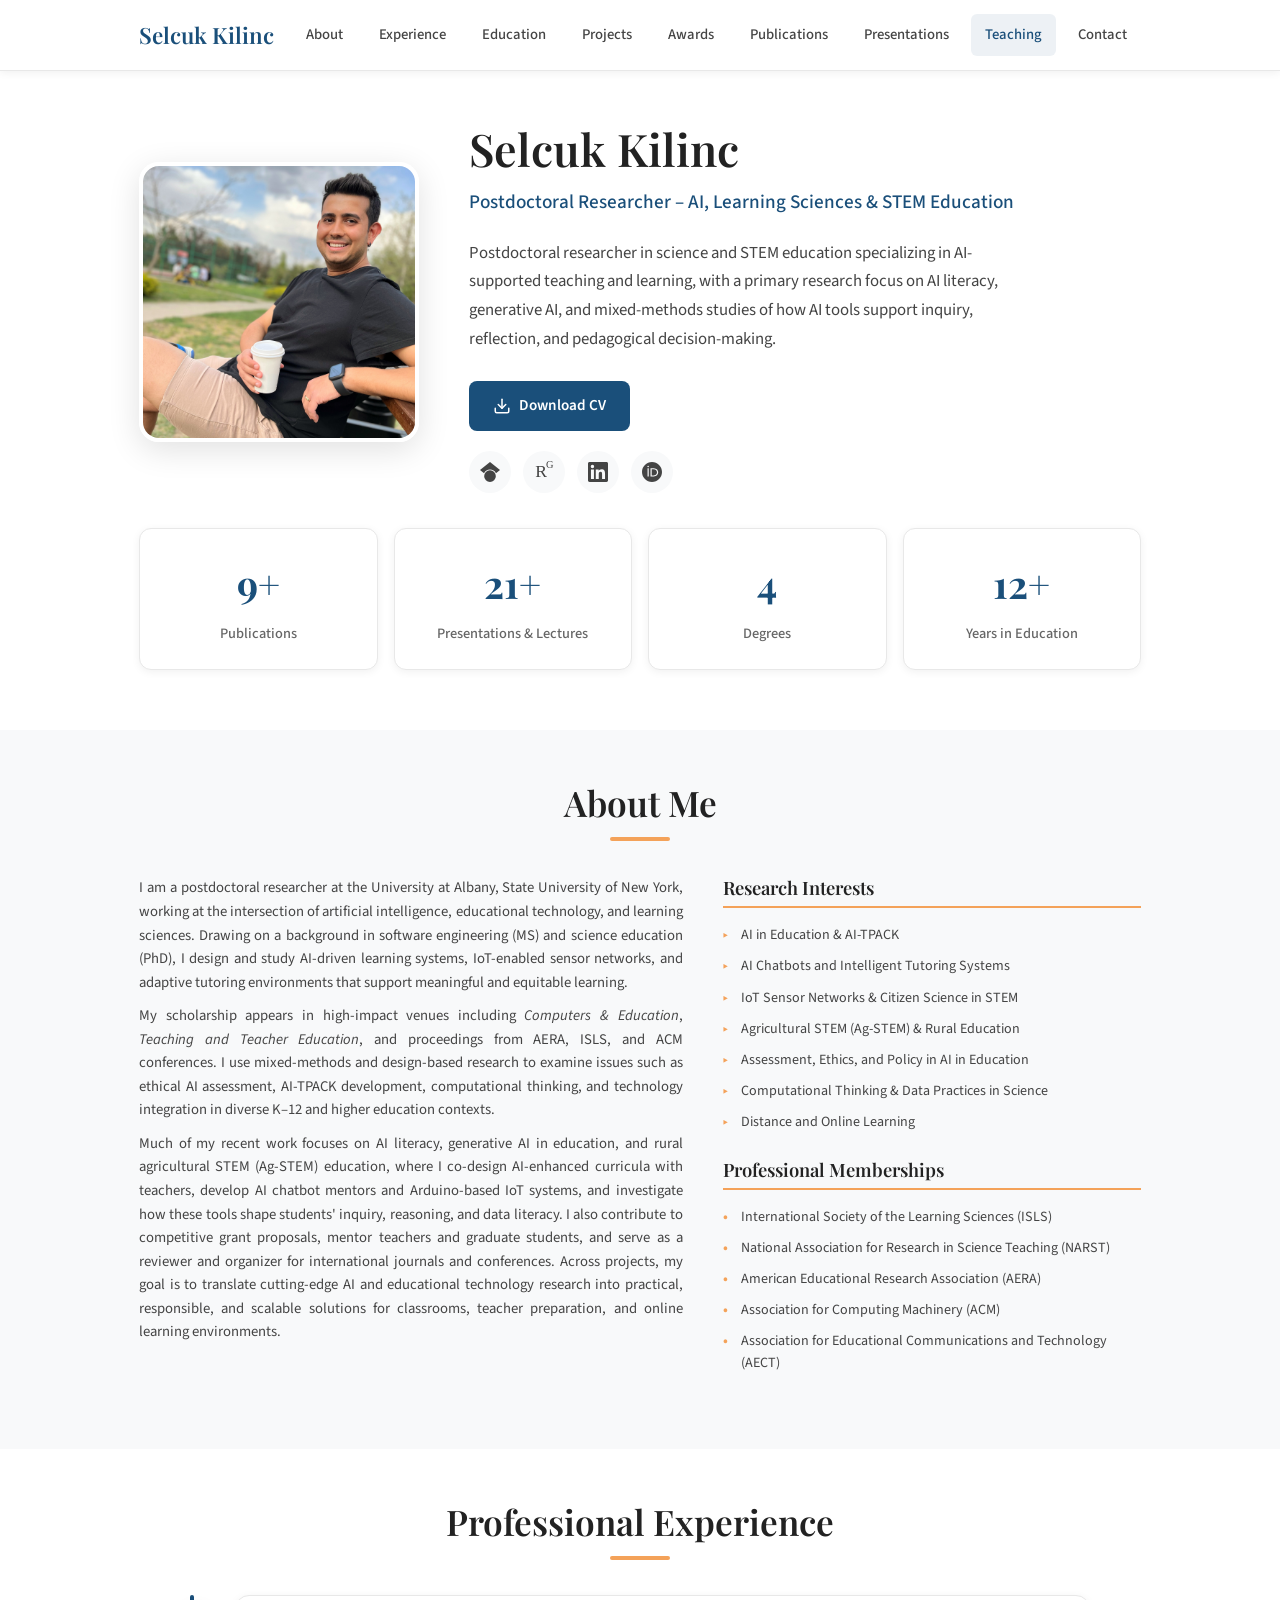
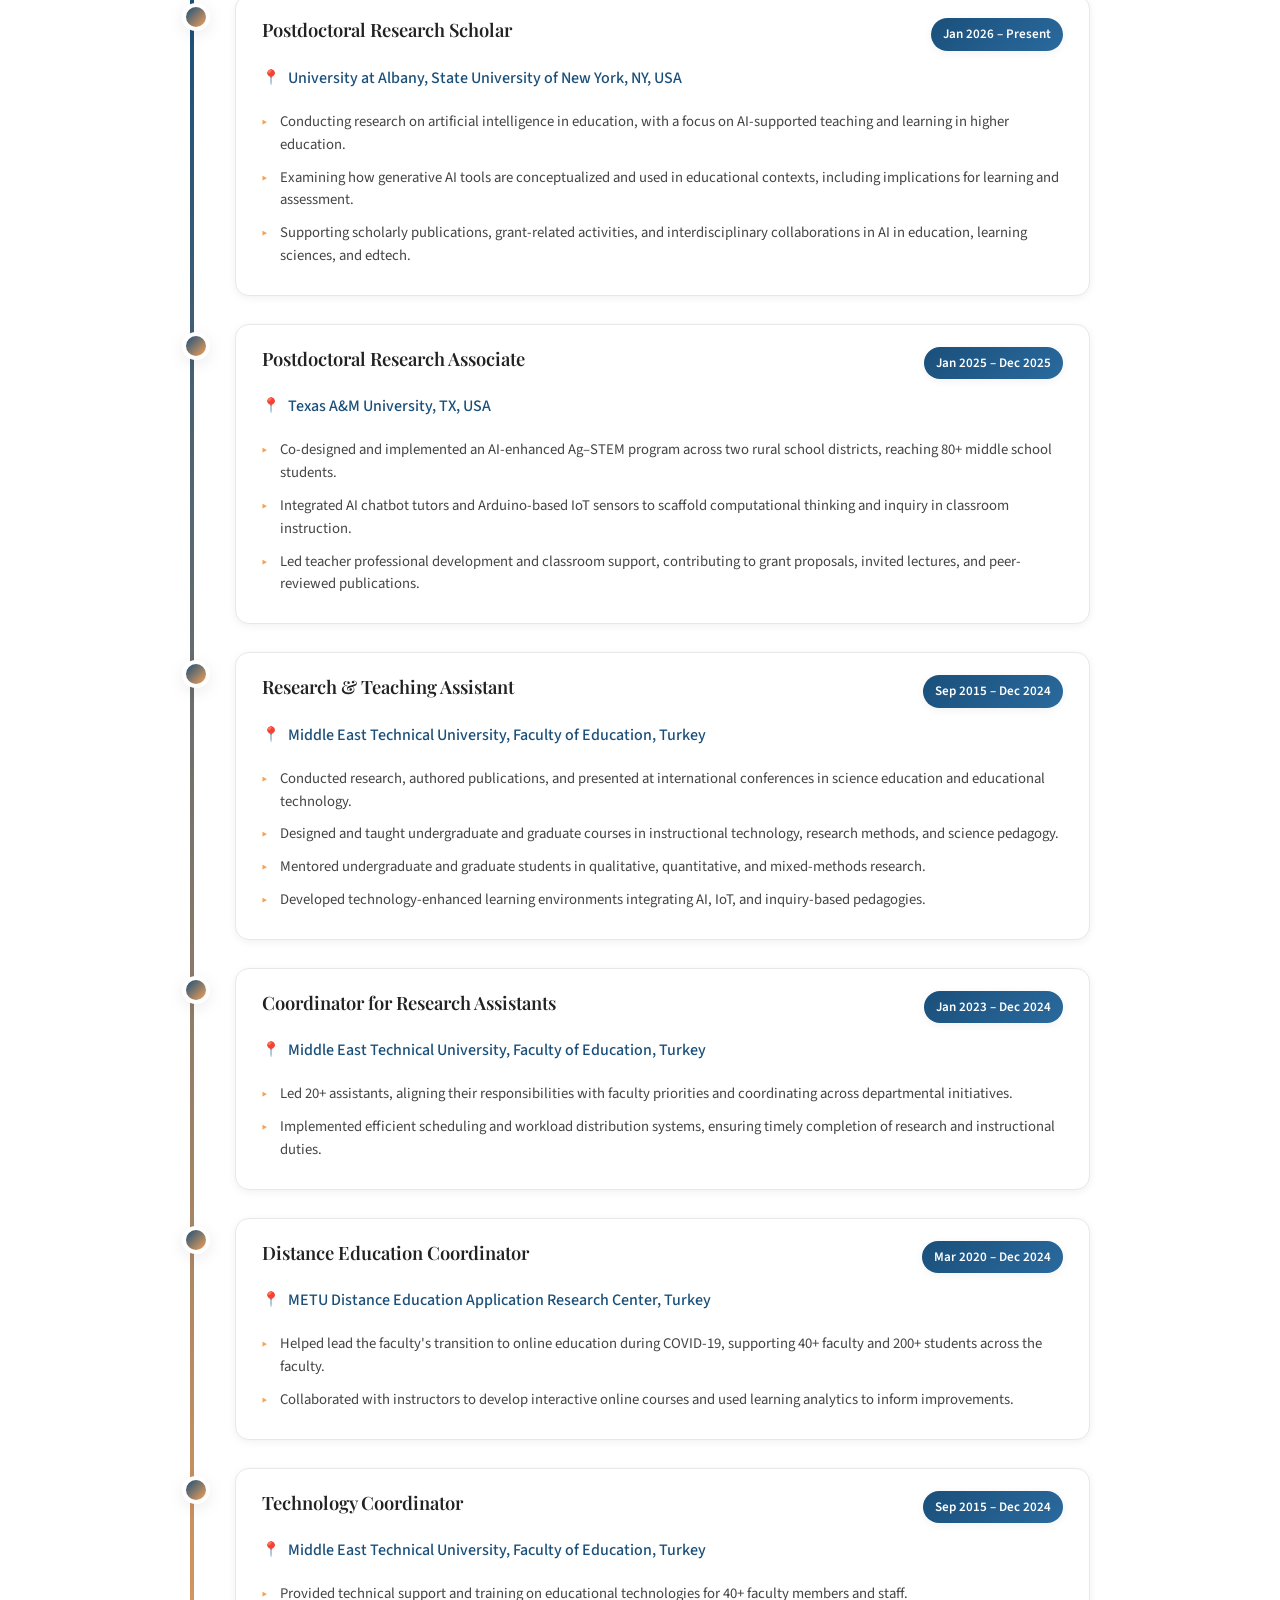
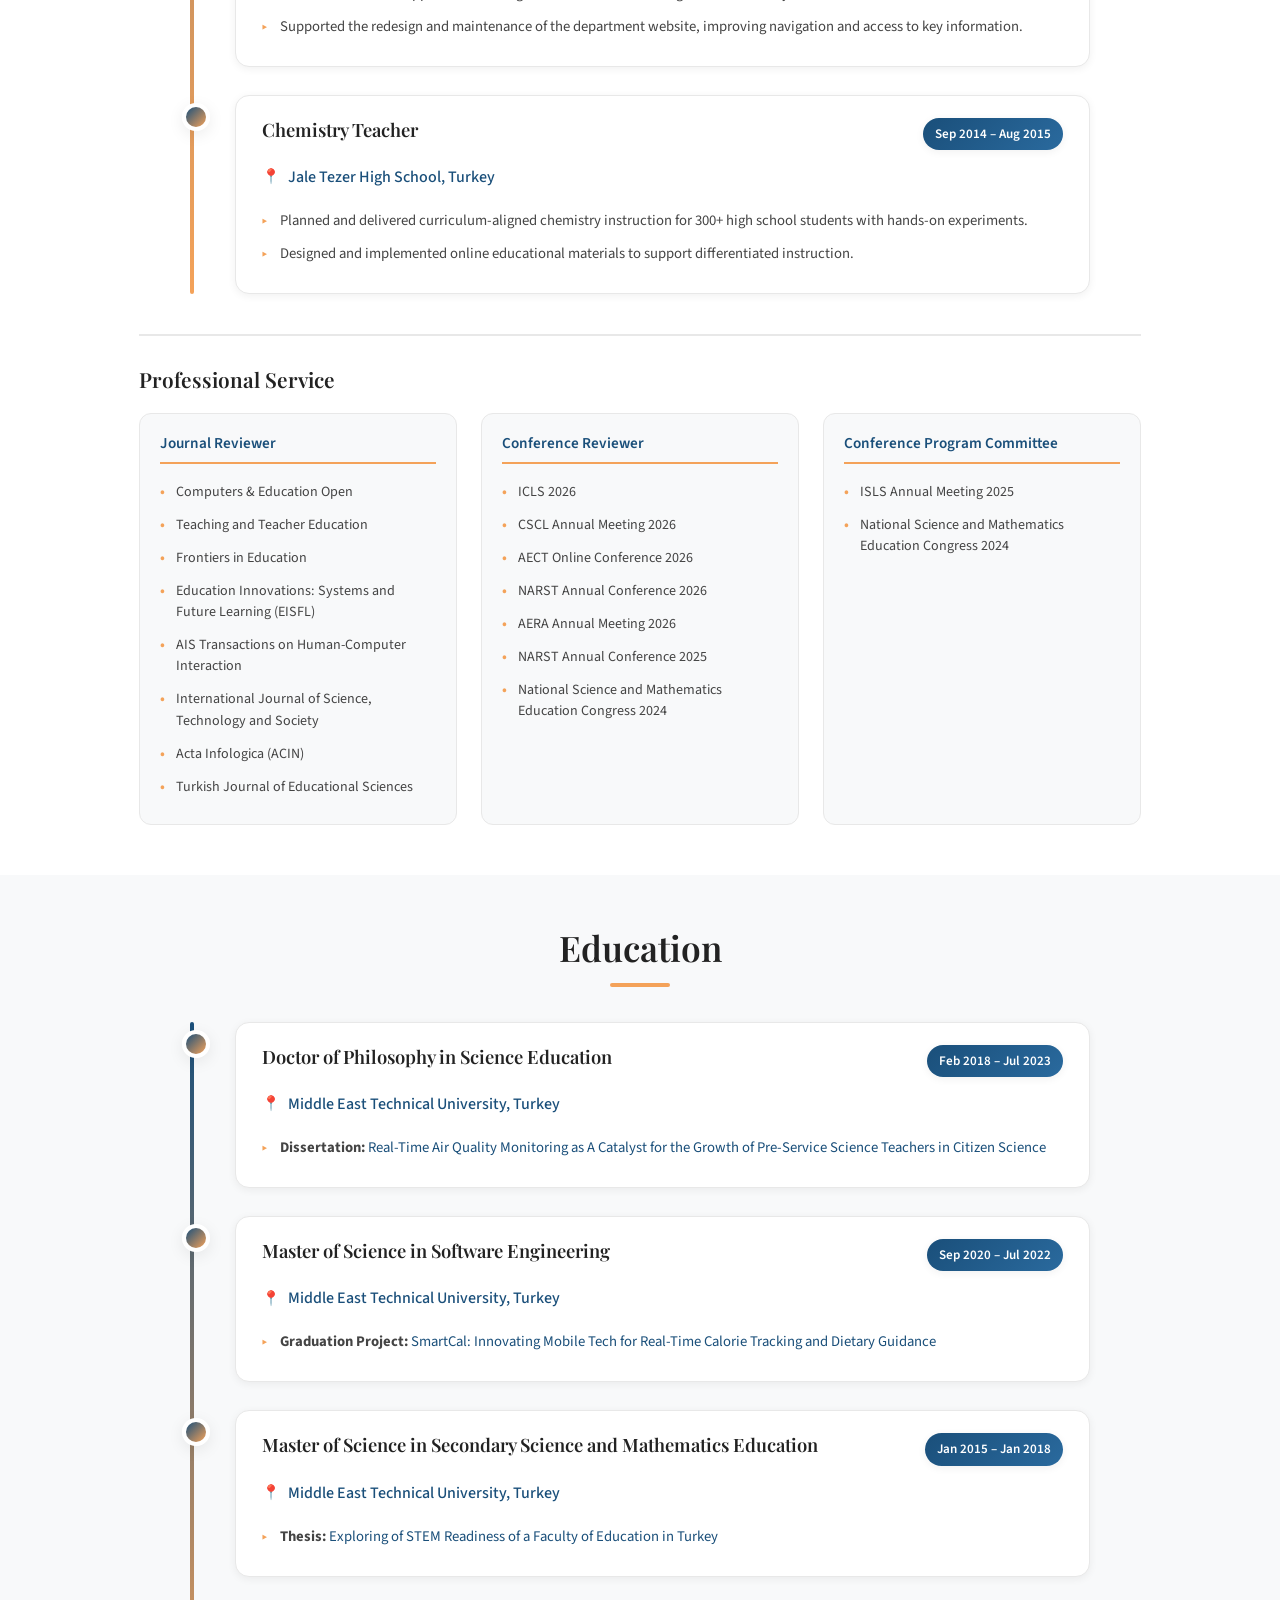
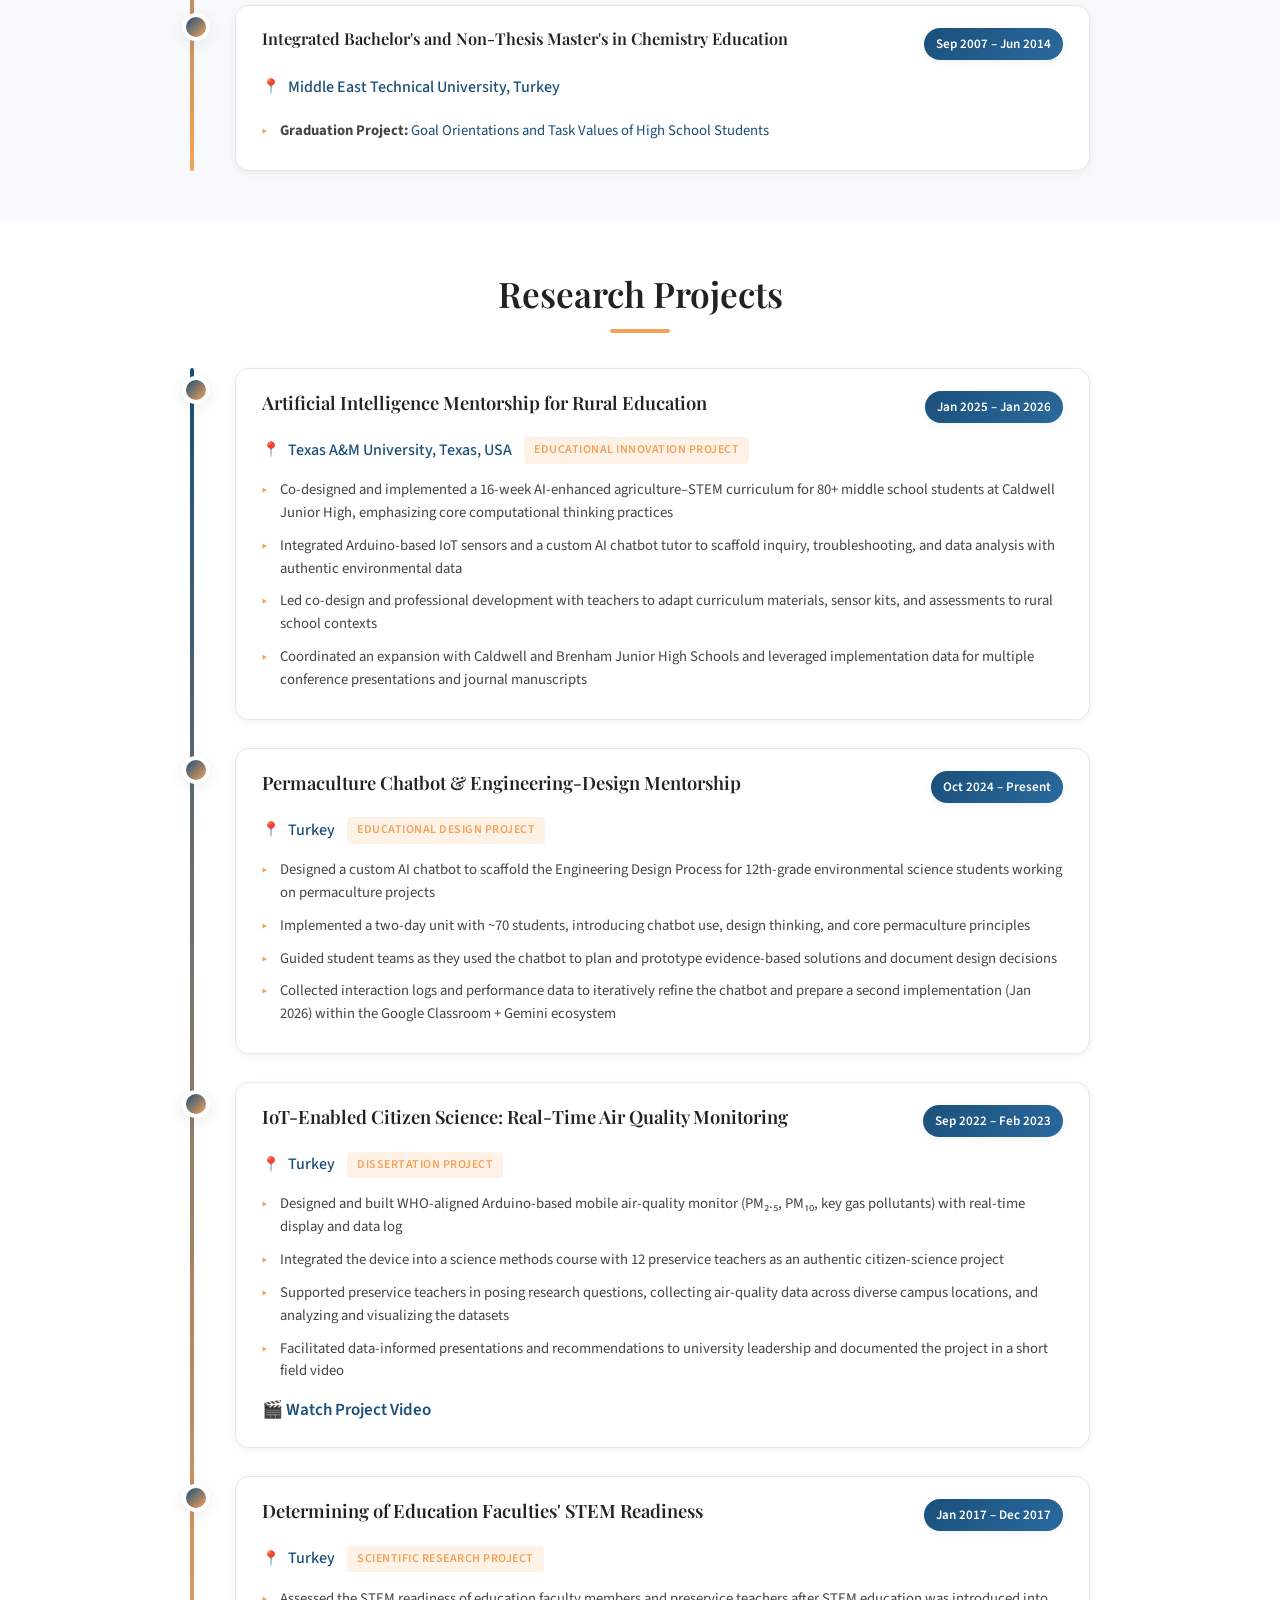
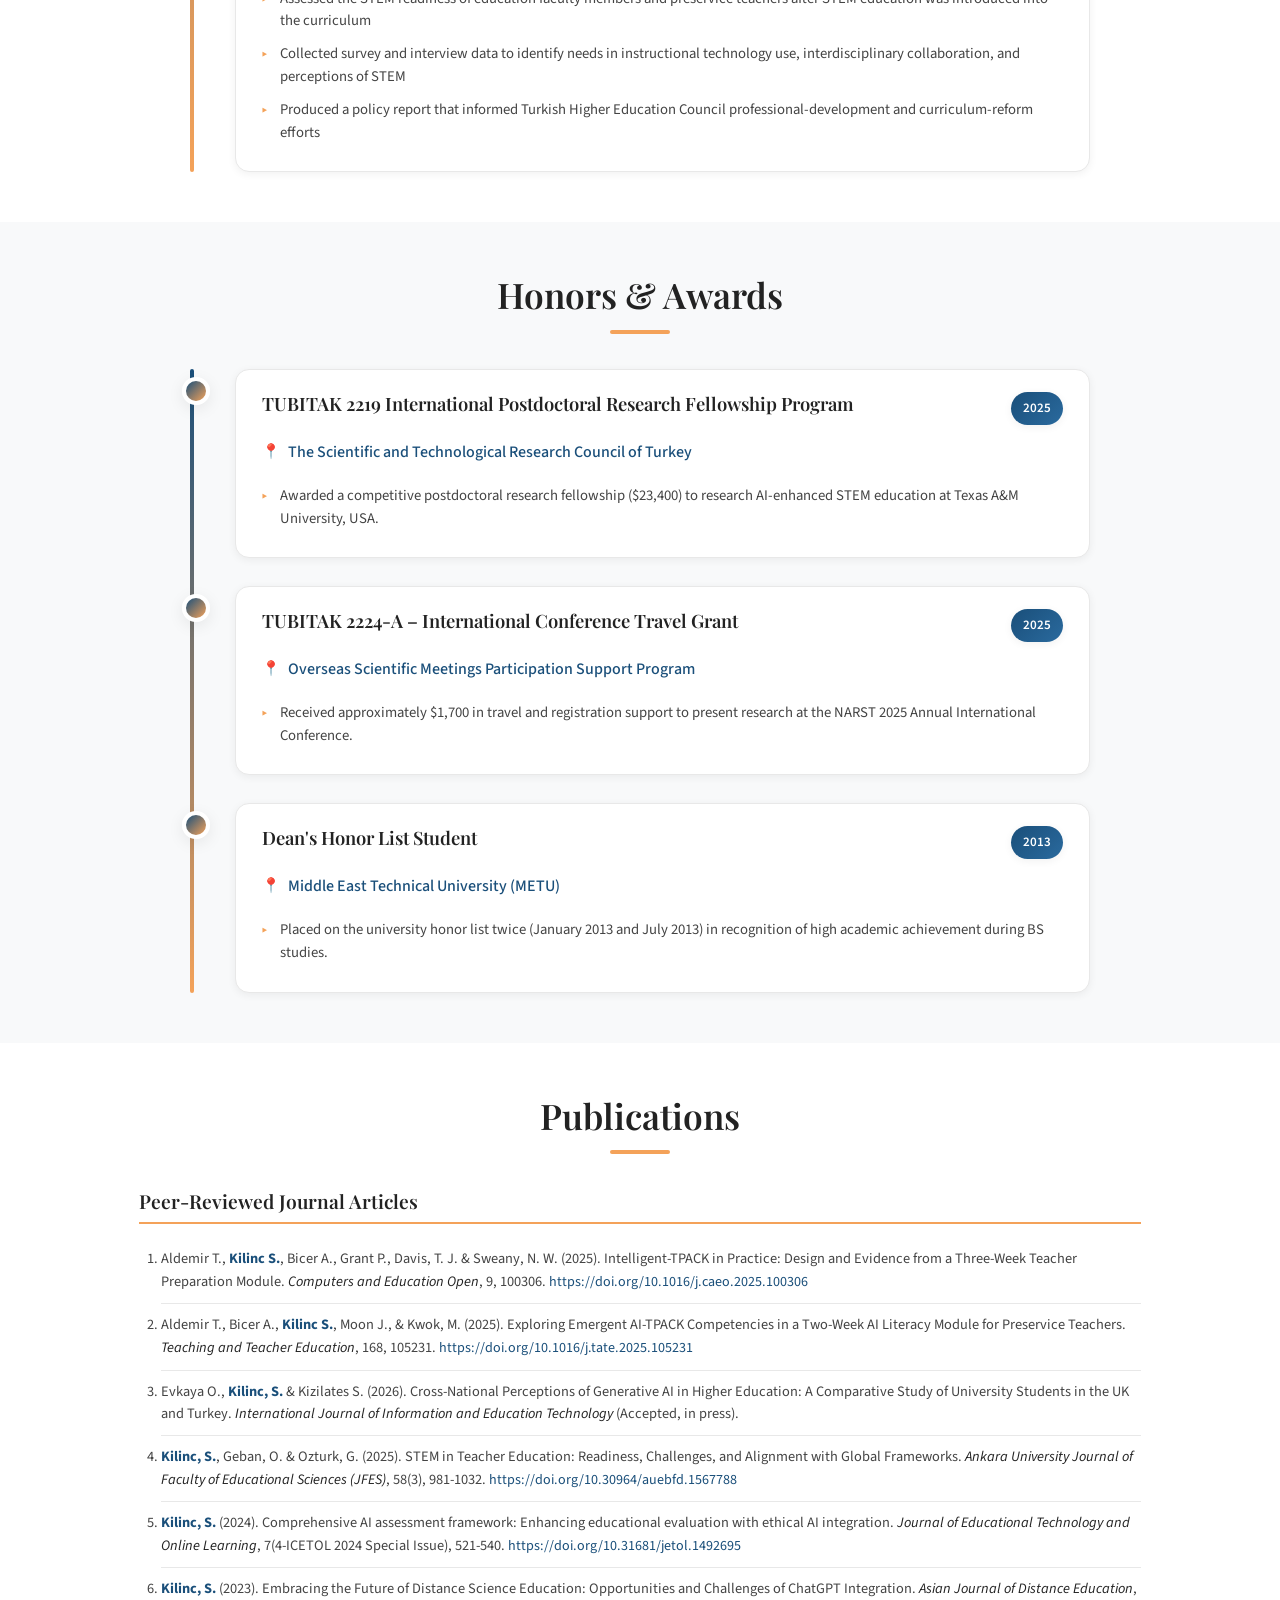
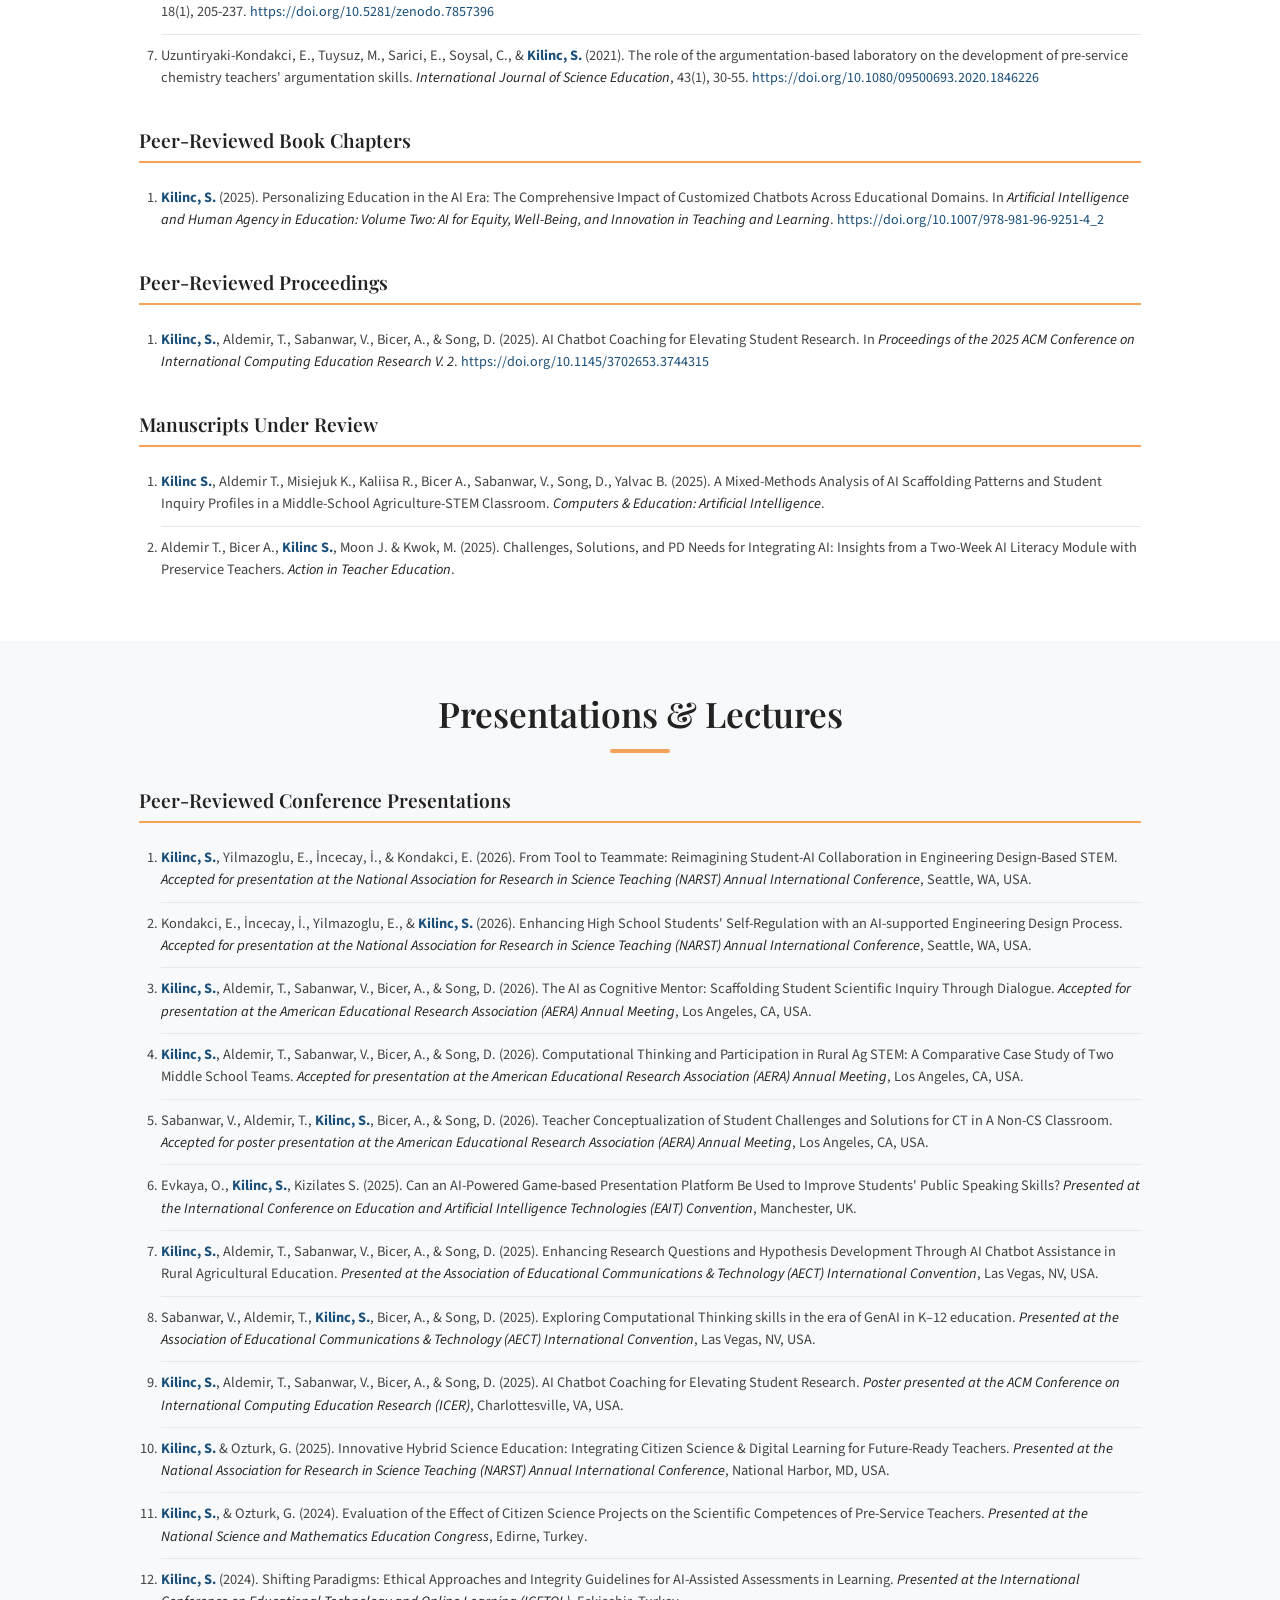
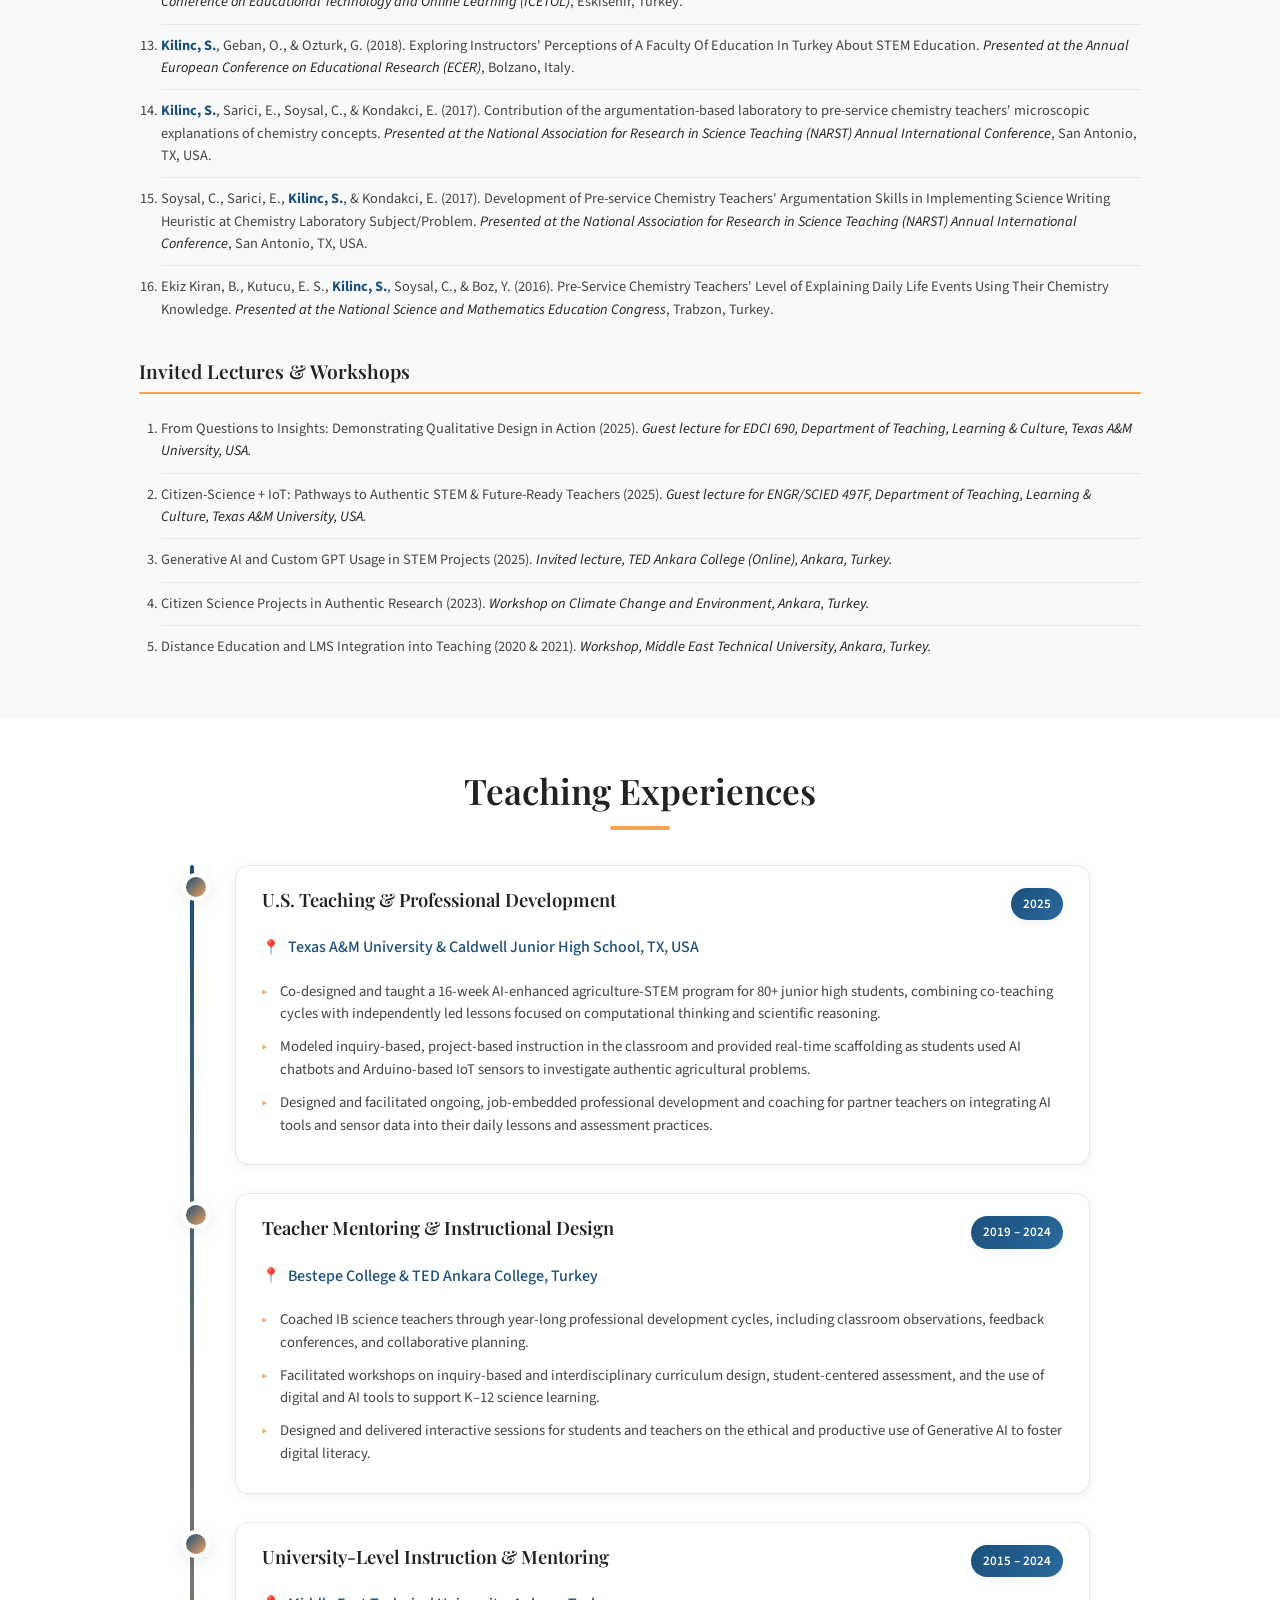
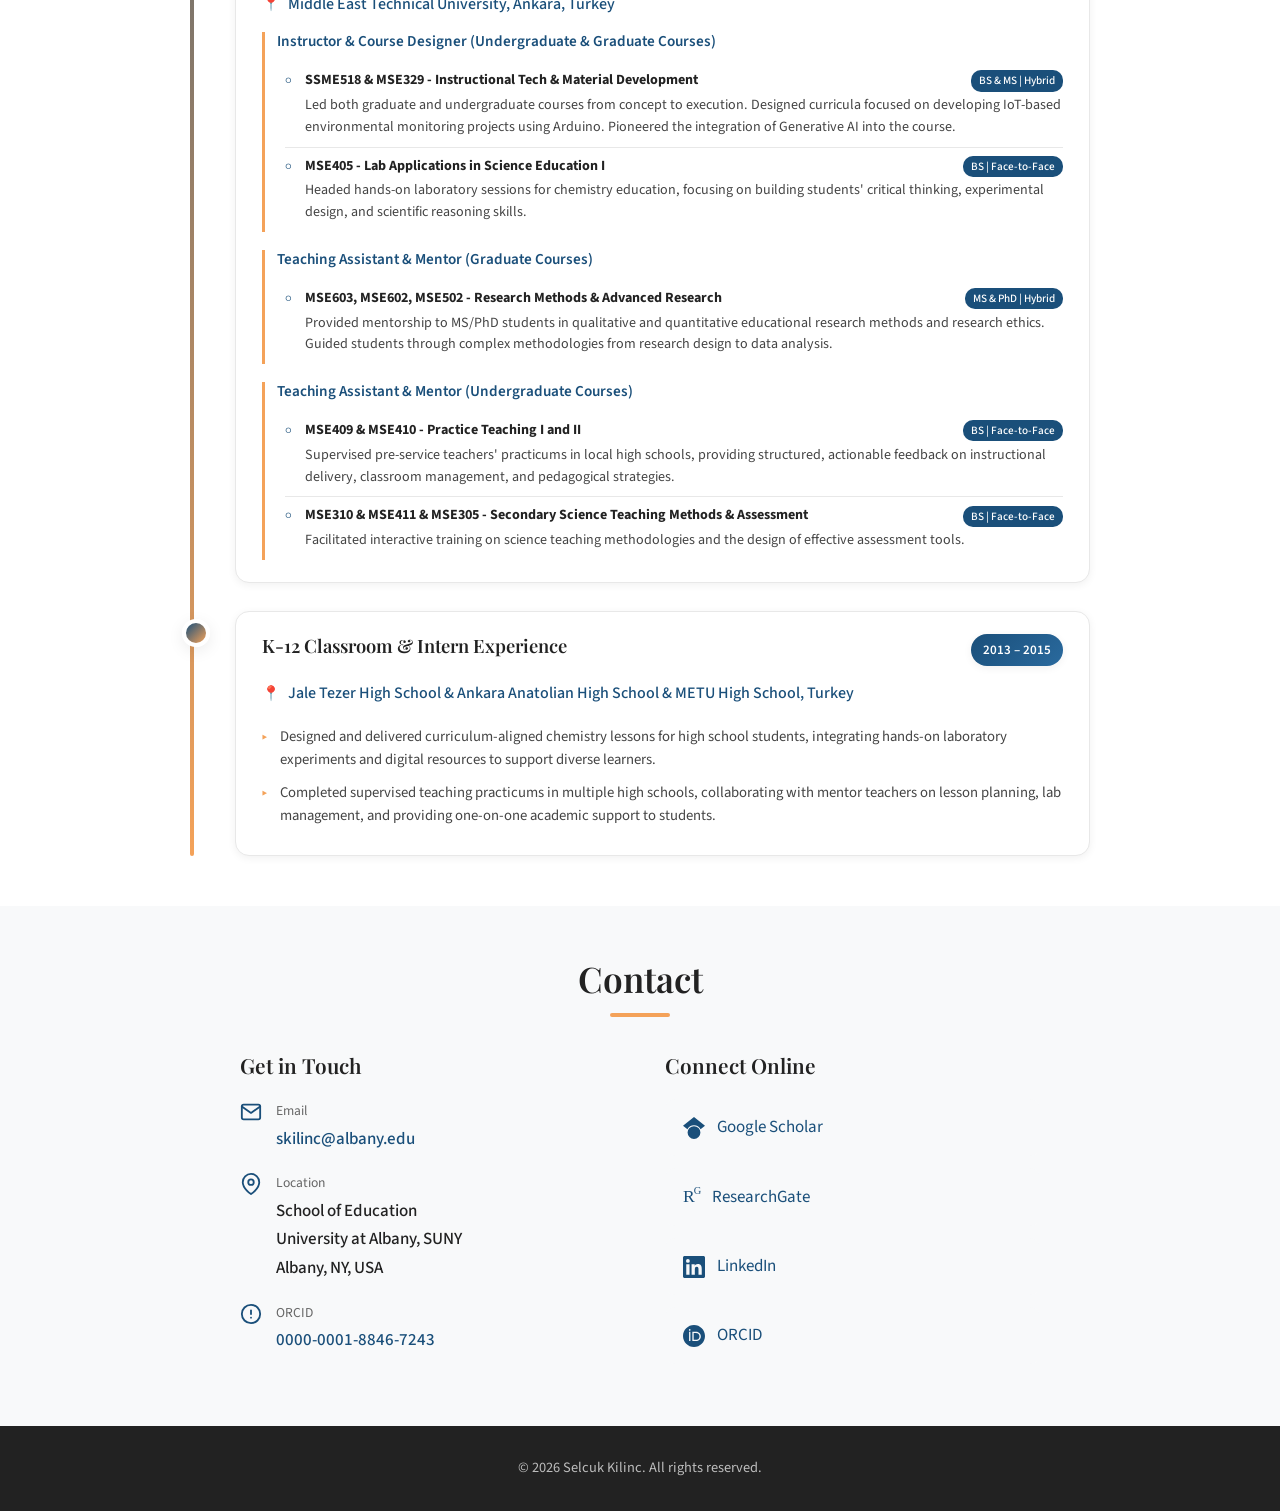
==== index.html @ 9350155d "Add files via upload" ====
<!DOCTYPE html>
<html lang="en">
<head>
    <meta charset="UTF-8">
    <meta name="viewport" content="width=device-width, initial-scale=1.0">
    <title>Selcuk Kilinc | Postdoctoral Researcher</title>
    <link rel="preconnect" href="https://fonts.googleapis.com">
    <link rel="preconnect" href="https://fonts.gstatic.com" crossorigin>
    <link href="https://fonts.googleapis.com/css2?family=Playfair+Display:wght@400;500;600;700&family=Source+Sans+3:wght@300;400;500;600;700&display=swap" rel="stylesheet">
    <style>
        :root {
            --primary: #1A4F7A;
            --primary-dark: #143d5e;
            --primary-light: #2a6a9e;
            --accent: #F4A259;
            --accent-light: #f7bc82;
            --text-dark: #222;
            --text-medium: #444;
            --text-light: #666;
            --bg-white: #ffffff;
            --bg-light: #f8f9fa;
            --bg-card: #ffffff;
            --border-light: #e8e8e8;
            --shadow-sm: 0 2px 8px rgba(0,0,0,0.06);
            --shadow-md: 0 4px 16px rgba(0,0,0,0.08);
            --shadow-lg: 0 8px 32px rgba(0,0,0,0.12);
            --transition: all 0.3s ease;
        }

        * {
            margin: 0;
            padding: 0;
            box-sizing: border-box;
        }

        html {
            scroll-behavior: smooth;
        }

        body {
            font-family: 'Source Sans 3', sans-serif;
            font-size: 17px;
            line-height: 1.7;
            color: var(--text-dark);
            background-color: var(--bg-light);
        }

        h1, h2, h3, h4, h5 {
            font-family: 'Playfair Display', serif;
            font-weight: 600;
            line-height: 1.3;
        }

        a {
            color: var(--primary);
            text-decoration: none;
            transition: var(--transition);
        }

        a:hover {
            color: var(--primary-light);
        }

        .container {
            max-width: 1050px;
            margin: 0 auto;
            padding: 0 24px;
        }

        /* Navbar */
        .navbar {
            position: fixed;
            top: 0;
            left: 0;
            right: 0;
            background: var(--bg-white);
            border-bottom: 1px solid var(--border-light);
            z-index: 1000;
            box-shadow: var(--shadow-sm);
        }

        .navbar .container {
            display: flex;
            justify-content: space-between;
            align-items: center;
            height: 70px;
        }

        .navbar-brand {
            font-family: 'Playfair Display', serif;
            font-size: 1.4rem;
            font-weight: 600;
            color: var(--primary);
        }

        .navbar-menu {
            display: flex;
            list-style: none;
            gap: 8px;
        }

        .navbar-menu a {
            display: block;
            padding: 8px 14px;
            font-size: 0.92rem;
            font-weight: 500;
            color: var(--text-medium);
            border-radius: 6px;
            transition: var(--transition);
        }

        .navbar-menu a:hover,
        .navbar-menu a.active {
            color: var(--primary);
            background: rgba(26, 79, 122, 0.08);
        }

        .menu-toggle {
            display: none;
            flex-direction: column;
            gap: 5px;
            cursor: pointer;
            padding: 8px;
        }

        .menu-toggle span {
            width: 24px;
            height: 2px;
            background: var(--text-dark);
            transition: var(--transition);
        }

        /* Hero Section */
        .hero {
            padding: 120px 0 60px;
            background: linear-gradient(135deg, var(--bg-white) 0%, var(--bg-light) 100%);
        }

        .hero-content {
            display: grid;
            grid-template-columns: 280px 1fr;
            gap: 50px;
            align-items: center;
        }

        .hero-image {
            position: relative;
        }

        .hero-image img {
            width: 100%;
            max-width: 280px;
            aspect-ratio: 1;
            object-fit: cover;
            border-radius: 20px;
            box-shadow: var(--shadow-lg);
            border: 4px solid var(--bg-white);
        }

        .hero-image::after {
            content: '';
            position: absolute;
            top: 15px;
            left: 15px;
            right: -15px;
            bottom: -15px;
            border: 3px solid var(--accent);
            border-radius: 20px;
            z-index: -1;
        }

        .hero-text h1 {
            font-size: 2.8rem;
            color: var(--text-dark);
            margin-bottom: 8px;
        }

        .hero-text .title {
            font-size: 1.2rem;
            color: var(--primary);
            font-weight: 500;
            margin-bottom: 20px;
        }

        .hero-text .summary {
            font-size: 1.05rem;
            color: var(--text-medium);
            margin-bottom: 28px;
            max-width: 560px;
        }

        .hero-buttons {
            display: flex;
            gap: 16px;
            flex-wrap: wrap;
            align-items: center;
            margin-bottom: 20px;
        }

        .btn {
            display: inline-flex;
            align-items: center;
            gap: 8px;
            padding: 12px 24px;
            font-size: 0.95rem;
            font-weight: 600;
            border-radius: 8px;
            cursor: pointer;
            transition: var(--transition);
            border: none;
        }

        .btn-primary {
            background: var(--primary);
            color: white;
        }

        .btn-primary:hover {
            background: var(--primary-dark);
            color: white;
            transform: translateY(-2px);
            box-shadow: var(--shadow-md);
        }

        .social-links {
            display: flex;
            gap: 12px;
        }

        .social-links a {
            display: flex;
            align-items: center;
            justify-content: center;
            width: 42px;
            height: 42px;
            border-radius: 50%;
            background: var(--bg-light);
            color: var(--text-medium);
            transition: var(--transition);
        }

        .social-links a:hover {
            background: var(--primary);
            color: white;
            transform: translateY(-2px);
        }

        .social-links svg {
            width: 20px;
            height: 20px;
        }

        .social-links .rg-btn .rg-icon {
            font-family: 'Times New Roman', serif;
            font-size: 1.1rem;
            font-weight: 400;
            letter-spacing: -1px;
        }

        .social-links .rg-btn .rg-icon sup {
            font-size: 0.65rem;
            position: relative;
            top: -2px;
        }

        /* Milestone Cards */
        .milestones {
            display: grid;
            grid-template-columns: repeat(4, 1fr);
            gap: 16px;
            margin-top: 35px;
        }

        .milestone-card {
            background: var(--bg-white);
            padding: 22px 16px;
            border-radius: 12px;
            text-align: center;
            box-shadow: var(--shadow-sm);
            border: 1px solid var(--border-light);
            transition: var(--transition);
        }

        .milestone-card:hover {
            transform: translateY(-4px);
            box-shadow: var(--shadow-md);
            border-color: var(--accent);
        }

        .milestone-card .number {
            font-family: 'Playfair Display', serif;
            font-size: 2.4rem;
            font-weight: 700;
            color: var(--primary);
            margin-bottom: 6px;
        }

        .milestone-card .label {
            font-size: 0.9rem;
            color: var(--text-light);
            font-weight: 500;
        }

        /* Sections */
        section {
            padding: 50px 0;
        }

        section:nth-child(even) {
            background: var(--bg-white);
        }

        .section-header {
            text-align: center;
            margin-bottom: 35px;
        }

        .section-header h2 {
            font-size: 2.2rem;
            color: var(--text-dark);
            margin-bottom: 12px;
        }

        .section-header .underline {
            width: 60px;
            height: 4px;
            background: var(--accent);
            margin: 0 auto;
            border-radius: 2px;
        }

        /* About Section */
        .about-content {
            display: grid;
            grid-template-columns: 1.3fr 1fr;
            gap: 40px;
            align-items: start;
        }

        .about-text p {
            color: var(--text-medium);
            margin-bottom: 10px;
            font-size: 0.92rem;
            line-height: 1.6;
            text-align: justify;
            hyphens: auto;
        }

        .about-text p:last-child {
            margin-bottom: 0;
        }

        .about-sidebar h3 {
            font-size: 1.15rem;
            color: var(--text-dark);
            margin-bottom: 12px;
            padding-bottom: 6px;
            border-bottom: 2px solid var(--accent);
        }

        .about-sidebar ul {
            list-style: none;
            margin-bottom: 20px;
        }

        .about-sidebar li {
            padding: 5px 0;
            padding-left: 18px;
            position: relative;
            color: var(--text-medium);
            font-size: 0.88rem;
            line-height: 1.5;
        }

        .about-sidebar li::before {
            content: '▸';
            position: absolute;
            left: 0;
            color: var(--accent);
            font-weight: bold;
        }

        .membership-list li::before {
            content: '•';
        }

        /* Experience Timeline */
        .timeline {
            position: relative;
            max-width: 900px;
            margin: 0 auto;
        }

        .timeline::before {
            content: '';
            position: absolute;
            left: 0;
            top: 0;
            bottom: 0;
            width: 4px;
            background: linear-gradient(to bottom, var(--primary), var(--accent));
            border-radius: 4px;
        }

        .timeline-item {
            position: relative;
            padding-left: 45px;
            padding-bottom: 28px;
        }

        .timeline-item:last-child {
            padding-bottom: 0;
        }

        .timeline-item::before {
            content: '';
            position: absolute;
            left: -8px;
            top: 8px;
            width: 20px;
            height: 20px;
            background: linear-gradient(135deg, var(--primary), var(--accent));
            border: 4px solid var(--bg-white);
            border-radius: 50%;
            box-shadow: var(--shadow-md);
        }

        .timeline-content {
            background: var(--bg-white);
            padding: 22px 26px;
            border-radius: 14px;
            box-shadow: var(--shadow-sm);
            border: 1px solid var(--border-light);
            transition: var(--transition);
            position: relative;
        }

        .timeline-content:hover {
            box-shadow: var(--shadow-md);
            transform: translateX(3px);
        }

        .timeline-header {
            display: flex;
            justify-content: space-between;
            align-items: flex-start;
            gap: 12px;
            margin-bottom: 14px;
        }

        .timeline-header h3 {
            font-size: 1.15rem;
            color: var(--text-dark);
            flex: 1;
            min-width: 0;
        }

        .timeline-header h3.long-title {
            font-size: 1.02rem;
        }

        .timeline-date {
            font-size: 0.82rem;
            color: white;
            font-weight: 600;
            background: linear-gradient(135deg, var(--primary), var(--primary-light));
            padding: 5px 12px;
            border-radius: 20px;
            box-shadow: var(--shadow-sm);
            white-space: nowrap;
            flex-shrink: 0;
        }

        .timeline-institution {
            font-size: 1rem;
            color: var(--primary);
            font-weight: 500;
            margin-bottom: 14px;
            display: flex;
            align-items: center;
            gap: 8px;
        }

        .timeline-institution::before {
            content: '📍';
            font-size: 0.9rem;
        }

        .project-type {
            display: inline-block;
            font-size: 0.75rem;
            font-weight: 600;
            color: var(--accent);
            background: rgba(244, 162, 89, 0.15);
            padding: 3px 10px;
            border-radius: 4px;
            text-transform: uppercase;
            letter-spacing: 0.5px;
        }

        .project-meta-row {
            display: flex;
            align-items: center;
            gap: 12px;
            flex-wrap: wrap;
            margin-bottom: 10px;
        }

        .project-meta-row .timeline-institution {
            margin-bottom: 0;
        }

        /* Teaching Roles */
        .teaching-role {
            margin-bottom: 18px;
            padding-left: 12px;
            border-left: 3px solid var(--accent);
        }

        .teaching-role:last-child {
            margin-bottom: 0;
        }

        .role-title {
            font-family: 'Source Sans 3', sans-serif;
            font-size: 0.95rem;
            font-weight: 600;
            color: var(--primary);
            margin-bottom: 10px;
        }

        .course-list {
            list-style: none;
            margin-left: 8px;
        }

        .course-list li {
            padding: 8px 0 8px 20px;
            position: relative;
            color: var(--text-medium);
            font-size: 0.88rem;
            line-height: 1.55;
            border-bottom: 1px solid var(--border-light);
        }

        .course-list li:last-child {
            border-bottom: none;
        }

        .course-list li::before {
            content: '○';
            position: absolute;
            left: 0;
            color: var(--primary);
            font-size: 0.7rem;
            top: 10px;
        }

        .course-title-row {
            display: flex;
            justify-content: space-between;
            align-items: center;
            gap: 10px;
            margin-bottom: 3px;
        }

        .course-title-row strong {
            color: var(--text-dark);
            flex: 1;
        }

        .course-tag {
            display: inline-block;
            font-size: 0.7rem;
            font-weight: 500;
            color: white;
            background: var(--primary);
            padding: 2px 8px;
            border-radius: 10px;
            white-space: nowrap;
            flex-shrink: 0;
        }

        .timeline-content > ul {
            list-style: none;
        }

        .timeline-content > ul > li {
            padding: 5px 0;
            padding-left: 18px;
            position: relative;
            color: var(--text-medium);
            font-size: 0.92rem;
            line-height: 1.55;
        }

        .timeline-content > ul > li::before {
            content: '▸';
            position: absolute;
            left: 0;
            color: var(--accent);
            font-weight: bold;
        }

        /* Education Cards */
        .education-grid {
            display: grid;
            grid-template-columns: repeat(2, 1fr);
            gap: 24px;
        }

        .education-card {
            background: var(--bg-white);
            padding: 28px;
            border-radius: 12px;
            box-shadow: var(--shadow-sm);
            border: 1px solid var(--border-light);
            border-left: 4px solid var(--primary);
            transition: var(--transition);
        }

        .education-card:hover {
            box-shadow: var(--shadow-md);
            transform: translateY(-3px);
        }

        .education-card h3 {
            font-size: 1.15rem;
            color: var(--text-dark);
            margin-bottom: 8px;
        }

        .education-card .institution {
            color: var(--primary);
            font-weight: 500;
            margin-bottom: 4px;
        }

        .education-card .date {
            font-size: 0.9rem;
            color: var(--text-light);
            margin-bottom: 12px;
        }

        .education-card .thesis {
            font-size: 0.92rem;
            color: var(--text-medium);
            font-style: italic;
            padding-top: 12px;
            border-top: 1px solid var(--border-light);
        }

        .education-card .thesis a {
            color: var(--primary);
            font-style: normal;
            transition: var(--transition);
        }

        .education-card .thesis a:hover {
            color: var(--accent);
            text-decoration: underline;
        }

        /* Projects Grid */
        .projects-grid {
            display: grid;
            grid-template-columns: repeat(2, 1fr);
            gap: 24px;
        }

        .project-card {
            background: var(--bg-white);
            padding: 28px;
            border-radius: 12px;
            box-shadow: var(--shadow-sm);
            border: 1px solid var(--border-light);
            transition: var(--transition);
        }

        .project-card:hover {
            box-shadow: var(--shadow-md);
            border-color: var(--accent);
        }

        .project-card .tag {
            display: inline-block;
            font-size: 0.78rem;
            font-weight: 600;
            color: var(--accent);
            background: rgba(244, 162, 89, 0.15);
            padding: 4px 10px;
            border-radius: 4px;
            margin-bottom: 12px;
            text-transform: uppercase;
            letter-spacing: 0.5px;
        }

        .project-card h3 {
            font-size: 1.15rem;
            color: var(--text-dark);
            margin-bottom: 10px;
        }

        .project-card .meta {
            font-size: 0.9rem;
            color: var(--text-light);
            margin-bottom: 14px;
        }

        .project-card ul {
            list-style: none;
        }

        .project-card li {
            padding: 5px 0;
            padding-left: 18px;
            position: relative;
            color: var(--text-medium);
            font-size: 0.92rem;
        }

        .project-card li::before {
            content: '▸';
            position: absolute;
            left: 0;
            color: var(--accent);
        }

        /* Publications */
        .publications-section {
            margin-bottom: 28px;
        }

        .publications-section:last-child {
            margin-bottom: 0;
        }

        .publications-section h3 {
            font-size: 1.2rem;
            color: var(--text-dark);
            margin-bottom: 14px;
            padding-bottom: 8px;
            border-bottom: 2px solid var(--accent);
        }

        .publications-section ol {
            list-style-position: outside;
            padding-left: 22px;
        }

        .publications-section li {
            padding: 10px 0;
            border-bottom: 1px solid var(--border-light);
            color: var(--text-medium);
            font-size: 0.9rem;
            line-height: 1.55;
        }

        .publications-section li:last-child {
            border-bottom: none;
        }

        .author-me {
            font-weight: 700;
            color: var(--primary);
        }

        .publications-section em {
            color: var(--text-dark);
        }

        .publications-section a {
            word-break: break-all;
            font-size: 0.88rem;
        }

        /* Presentations */
        .presentations-grid {
            display: grid;
            gap: 16px;
        }

        .presentation-item {
            background: var(--bg-white);
            padding: 20px 24px;
            border-radius: 10px;
            box-shadow: var(--shadow-sm);
            border: 1px solid var(--border-light);
            transition: var(--transition);
        }

        .presentation-item:hover {
            box-shadow: var(--shadow-md);
        }

        .presentation-item h4 {
            font-size: 1rem;
            font-family: 'Source Sans 3', sans-serif;
            font-weight: 600;
            color: var(--text-dark);
            margin-bottom: 6px;
        }

        .presentation-item .venue {
            font-size: 0.92rem;
            color: var(--primary);
            margin-bottom: 4px;
        }

        .presentation-item .details {
            font-size: 0.88rem;
            color: var(--text-light);
        }

        .presentations-subsection {
            margin-bottom: 36px;
        }

        .presentations-subsection h3 {
            font-size: 1.2rem;
            color: var(--text-dark);
            margin-bottom: 18px;
            padding-left: 14px;
            border-left: 4px solid var(--accent);
        }

        /* Teaching */
        .teaching-grid {
            display: grid;
            gap: 20px;
        }

        .teaching-item {
            background: var(--bg-white);
            padding: 24px;
            border-radius: 12px;
            box-shadow: var(--shadow-sm);
            border: 1px solid var(--border-light);
        }

        .teaching-item h4 {
            font-size: 1.05rem;
            font-family: 'Source Sans 3', sans-serif;
            font-weight: 600;
            color: var(--text-dark);
            margin-bottom: 6px;
        }

        .teaching-item .course-meta {
            font-size: 0.9rem;
            color: var(--primary);
            margin-bottom: 10px;
        }

        .teaching-item p {
            color: var(--text-medium);
            font-size: 0.94rem;
        }

        /* Contact Section */
        .contact-content {
            display: grid;
            grid-template-columns: 1fr 1fr;
            gap: 50px;
            max-width: 800px;
            margin: 0 auto;
        }

        .contact-info h3 {
            font-size: 1.3rem;
            color: var(--text-dark);
            margin-bottom: 20px;
        }

        .contact-item {
            display: flex;
            align-items: flex-start;
            gap: 14px;
            margin-bottom: 18px;
        }

        .contact-item svg {
            width: 22px;
            height: 22px;
            color: var(--primary);
            flex-shrink: 0;
            margin-top: 2px;
        }

        .contact-item .label {
            font-size: 0.85rem;
            color: var(--text-light);
            margin-bottom: 2px;
        }

        .contact-item .value {
            color: var(--text-dark);
            font-weight: 500;
        }

        .contact-links h3 {
            font-size: 1.3rem;
            color: var(--text-dark);
            margin-bottom: 20px;
        }

        .contact-social-link {
            display: flex;
            align-items: center;
            gap: 12px;
            padding: 14px 18px;
            background: var(--bg-light);
            border-radius: 10px;
            margin-bottom: 12px;
            transition: var(--transition);
        }

        .contact-social-link:hover {
            background: var(--primary);
            color: white;
            transform: translateX(5px);
        }

        .contact-social-link svg {
            width: 22px;
            height: 22px;
        }

        .rg-icon-contact {
            font-family: 'Times New Roman', serif;
            font-size: 1.1rem;
            font-weight: 400;
            letter-spacing: -1px;
        }

        .rg-icon-contact sup {
            font-size: 0.65rem;
            position: relative;
            top: -2px;
        }

        /* Footer */
        footer {
            background: var(--text-dark);
            color: rgba(255,255,255,0.7);
            text-align: center;
            padding: 30px;
            font-size: 0.9rem;
        }

        footer a {
            color: var(--accent);
        }

        /* Responsive */
        @media (max-width: 900px) {
            .navbar-menu {
                position: fixed;
                top: 70px;
                left: 0;
                right: 0;
                background: var(--bg-white);
                flex-direction: column;
                padding: 20px;
                gap: 4px;
                box-shadow: var(--shadow-md);
                transform: translateY(-150%);
                opacity: 0;
                transition: var(--transition);
            }

            .navbar-menu.active {
                transform: translateY(0);
                opacity: 1;
            }

            .menu-toggle {
                display: flex;
            }

            .hero-content {
                grid-template-columns: 1fr;
                text-align: center;
            }

            .hero-image {
                margin: 0 auto;
                max-width: 220px;
            }

            .hero-image img {
                max-width: 220px;
            }

            .hero-buttons {
                justify-content: center;
            }

            .social-links {
                justify-content: center;
            }

            .milestones {
                grid-template-columns: repeat(2, 1fr);
            }

            .about-content {
                grid-template-columns: 1fr;
            }

            .education-grid {
                grid-template-columns: 1fr;
            }

            .projects-grid {
                grid-template-columns: 1fr;
            }

            .contact-content {
                grid-template-columns: 1fr;
            }

            .timeline::before {
                left: 6px;
            }

            .timeline-item::before {
                left: 0;
            }
        }

        @media (max-width: 600px) {
            .hero {
                padding: 100px 0 40px;
            }

            .hero-text h1 {
                font-size: 2rem;
            }

            .section-header h2 {
                font-size: 1.8rem;
            }

            .milestones {
                grid-template-columns: 1fr 1fr;
                gap: 12px;
            }

            .milestone-card {
                padding: 20px 14px;
            }

            .milestone-card .number {
                font-size: 2rem;
            }

            section {
                padding: 35px 0;
            }
        }

        /* Service/Editorial Roles */
        .service-section {
            margin-top: 40px;
            padding-top: 30px;
            border-top: 2px solid var(--border-light);
        }

        .service-section > h3 {
            font-size: 1.3rem;
            color: var(--text-dark);
            margin-bottom: 20px;
        }

        .service-grid {
            display: grid;
            grid-template-columns: repeat(3, 1fr);
            gap: 24px;
        }

        .service-column {
            background: var(--bg-light);
            padding: 20px;
            border-radius: 12px;
            border: 1px solid var(--border-light);
        }

        .service-column h4 {
            font-family: 'Source Sans 3', sans-serif;
            font-size: 0.95rem;
            font-weight: 600;
            color: var(--primary);
            margin-bottom: 12px;
            padding-bottom: 8px;
            border-bottom: 2px solid var(--accent);
        }

        .service-column ul {
            list-style: none;
        }

        .service-column li {
            padding: 6px 0;
            padding-left: 16px;
            position: relative;
            color: var(--text-medium);
            font-size: 0.88rem;
            line-height: 1.5;
        }

        .service-column li::before {
            content: '•';
            position: absolute;
            left: 0;
            color: var(--accent);
            font-weight: bold;
        }

        @media (max-width: 900px) {
            .service-grid {
                grid-template-columns: repeat(2, 1fr);
            }
        }

        @media (max-width: 600px) {
            .service-grid {
                grid-template-columns: 1fr;
            }
        }

        .service-subtitle {
            font-family: 'Source Sans 3', sans-serif;
            font-size: 1.05rem;
            font-weight: 600;
            color: var(--primary);
            margin-top: 24px;
            margin-bottom: 12px;
            padding-left: 12px;
            border-left: 3px solid var(--accent);
        }

        .service-subtitle:first-of-type {
            margin-top: 0;
        }
    </style>
</head>
<body>
    <!-- Navbar -->
    <nav class="navbar">
        <div class="container">
            <a href="#" class="navbar-brand">Selcuk Kilinc</a>
            <ul class="navbar-menu" id="navMenu">
                <li><a href="#about">About</a></li>
                <li><a href="#experience">Experience</a></li>
                <li><a href="#education">Education</a></li>
                <li><a href="#projects">Projects</a></li>
                <li><a href="#awards">Awards</a></li>
                <li><a href="#publications">Publications</a></li>
                <li><a href="#presentations">Presentations</a></li>
                <li><a href="#teaching">Teaching</a></li>
                <li><a href="#contact">Contact</a></li>
            </ul>
            <div class="menu-toggle" id="menuToggle">
                <span></span>
                <span></span>
                <span></span>
            </div>
        </div>
    </nav>

    <!-- Hero Section -->
    <section class="hero">
        <div class="container">
            <div class="hero-content">
                <div class="hero-image">
                    <img src="image.jpg" alt="Selcuk Kilinc">
                </div>
                <div class="hero-text">
                    <h1>Selcuk Kilinc</h1>
                    <p class="title">Postdoctoral Researcher – AI, Learning Sciences & STEM Education</p>
                    <p class="summary">
                        Postdoctoral researcher in science and STEM education specializing in AI-supported teaching and learning, with a primary research focus on AI literacy, generative AI, and mixed-methods studies of how AI tools support inquiry, reflection, and pedagogical decision-making.
                    </p>
                    <div class="hero-buttons">
                        <a href="cv.pdf" download class="btn btn-primary">
                            <svg xmlns="http://www.w3.org/2000/svg" width="18" height="18" viewBox="0 0 24 24" fill="none" stroke="currentColor" stroke-width="2" stroke-linecap="round" stroke-linejoin="round"><path d="M21 15v4a2 2 0 0 1-2 2H5a2 2 0 0 1-2-2v-4"/><polyline points="7 10 12 15 17 10"/><line x1="12" y1="15" x2="12" y2="3"/></svg>
                            Download CV
                        </a>
                    </div>
                    <div class="social-links">
                        <a href="https://scholar.google.com/citations?user=YOUR_ID" target="_blank" title="Google Scholar">
                            <svg viewBox="0 0 24 24" fill="currentColor"><path d="M12 24a7 7 0 110-14 7 7 0 010 14zm0-24L0 9.5l4.838 3.94A8 8 0 0112 9a8 8 0 017.162 4.44L24 9.5z"/></svg>
                        </a>
                        <a href="https://www.researchgate.net/profile/Selcuk-Kilinc-4?ev=hdr_xprf" target="_blank" title="ResearchGate" class="rg-btn">
                            <span class="rg-icon">R<sup>G</sup></span>
                        </a>
                        <a href="https://www.linkedin.com/in/selcukilinc/" target="_blank" title="LinkedIn">
                            <svg viewBox="0 0 24 24" fill="currentColor"><path d="M20.447 20.452h-3.554v-5.569c0-1.328-.027-3.037-1.852-3.037-1.853 0-2.136 1.445-2.136 2.939v5.667H9.351V9h3.414v1.561h.046c.477-.9 1.637-1.85 3.37-1.85 3.601 0 4.267 2.37 4.267 5.455v6.286zM5.337 7.433a2.062 2.062 0 01-2.063-2.065 2.064 2.064 0 112.063 2.065zm1.782 13.019H3.555V9h3.564v11.452zM22.225 0H1.771C.792 0 0 .774 0 1.729v20.542C0 23.227.792 24 1.771 24h20.451C23.2 24 24 23.227 24 22.271V1.729C24 .774 23.2 0 22.222 0h.003z"/></svg>
                        </a>
                        <a href="https://orcid.org/0000-0001-8846-7243" target="_blank" title="ORCID">
                            <svg viewBox="0 0 24 24" fill="currentColor"><path d="M12 0C5.372 0 0 5.372 0 12s5.372 12 12 12 12-5.372 12-12S18.628 0 12 0zM7.369 4.378c.525 0 .947.431.947.947s-.422.947-.947.947a.95.95 0 01-.947-.947c0-.525.422-.947.947-.947zm-.722 3.038h1.444v10.041H6.647V7.416zm3.562 0h3.9c3.712 0 5.344 2.653 5.344 5.025 0 2.578-2.016 5.025-5.325 5.025h-3.919V7.416zm1.444 1.303v7.444h2.297c3.272 0 4.022-2.484 4.022-3.722 0-2.016-1.284-3.722-4.097-3.722h-2.222z"/></svg>
                        </a>
                    </div>
                </div>
            </div>

            <!-- Milestone Cards -->
            <div class="milestones">
                <div class="milestone-card">
                    <div class="number">9+</div>
                    <div class="label">Publications</div>
                </div>
                <div class="milestone-card">
                    <div class="number">21+</div>
                    <div class="label">Presentations & Lectures</div>
                </div>
                <div class="milestone-card">
                    <div class="number">4</div>
                    <div class="label">Degrees</div>
                </div>
                <div class="milestone-card">
                    <div class="number">12+</div>
                    <div class="label">Years in Education</div>
                </div>
            </div>
        </div>
    </section>

    <!-- About Section -->
    <section id="about">
        <div class="container">
            <div class="section-header">
                <h2>About Me</h2>
                <div class="underline"></div>
            </div>
            <div class="about-content">
                <div class="about-text">
                    <p>
                        I am a postdoctoral researcher at the University at Albany, State University of New York, working at the intersection of artificial intelligence, educational technology, and learning sciences. Drawing on a background in software engineering (MS) and science education (PhD), I design and study AI-driven learning systems, IoT-enabled sensor networks, and adaptive tutoring environments that support meaningful and equitable learning.
                    </p>
                    <p>
                        My scholarship appears in high-impact venues including <em>Computers & Education</em>, <em>Teaching and Teacher Education</em>, and proceedings from AERA, ISLS, and ACM conferences. I use mixed-methods and design-based research to examine issues such as ethical AI assessment, AI-TPACK development, computational thinking, and technology integration in diverse K–12 and higher education contexts.
                    </p>
                    <p>
                        Much of my recent work focuses on AI literacy, generative AI in education, and rural agricultural STEM (Ag-STEM) education, where I co-design AI-enhanced curricula with teachers, develop AI chatbot mentors and Arduino-based IoT systems, and investigate how these tools shape students' inquiry, reasoning, and data literacy. I also contribute to competitive grant proposals, mentor teachers and graduate students, and serve as a reviewer and organizer for international journals and conferences. Across projects, my goal is to translate cutting-edge AI and educational technology research into practical, responsible, and scalable solutions for classrooms, teacher preparation, and online learning environments.
                    </p>
                </div>
                <div class="about-sidebar">
                    <h3>Research Interests</h3>
                    <ul>
                        <li>AI in Education & AI-TPACK</li>
                        <li>AI Chatbots and Intelligent Tutoring Systems</li>
                        <li>IoT Sensor Networks & Citizen Science in STEM</li>
                        <li>Agricultural STEM (Ag-STEM) & Rural Education</li>
                        <li>Assessment, Ethics, and Policy in AI in Education</li>
                        <li>Computational Thinking & Data Practices in Science</li>
                        <li>Distance and Online Learning</li>
                    </ul>

                    <h3>Professional Memberships</h3>
                    <ul class="membership-list">
                        <li>International Society of the Learning Sciences (ISLS)</li>
                        <li>National Association for Research in Science Teaching (NARST)</li>
                        <li>American Educational Research Association (AERA)</li>
                        <li>Association for Computing Machinery (ACM)</li>
                        <li>Association for Educational Communications and Technology (AECT)</li>
                    </ul>
                </div>
            </div>
        </div>
    </section>

    <!-- Experience Section -->
    <section id="experience">
        <div class="container">
            <div class="section-header">
                <h2>Professional Experience</h2>
                <div class="underline"></div>
            </div>
            <div class="timeline">
                <div class="timeline-item">
                    <div class="timeline-content">
                        <div class="timeline-header">
                            <h3>Postdoctoral Research Scholar</h3>
                            <span class="timeline-date">Jan 2026 – Present</span>
                        </div>
                        <p class="timeline-institution">University at Albany, State University of New York, NY, USA</p>
                        <ul>
                            <li>Conducting research on artificial intelligence in education, with a focus on AI-supported teaching and learning in higher education.</li>
                            <li>Examining how generative AI tools are conceptualized and used in educational contexts, including implications for learning and assessment.</li>
                            <li>Supporting scholarly publications, grant-related activities, and interdisciplinary collaborations in AI in education, learning sciences, and edtech.</li>
                        </ul>
                    </div>
                </div>

                <div class="timeline-item">
                    <div class="timeline-content">
                        <div class="timeline-header">
                            <h3>Postdoctoral Research Associate</h3>
                            <span class="timeline-date">Jan 2025 – Dec 2025</span>
                        </div>
                        <p class="timeline-institution">Texas A&M University, TX, USA</p>
                        <ul>
                            <li>Co-designed and implemented an AI-enhanced Ag–STEM program across two rural school districts, reaching 80+ middle school students.</li>
                            <li>Integrated AI chatbot tutors and Arduino-based IoT sensors to scaffold computational thinking and inquiry in classroom instruction.</li>
                            <li>Led teacher professional development and classroom support, contributing to grant proposals, invited lectures, and peer-reviewed publications.</li>
                        </ul>
                    </div>
                </div>

                <div class="timeline-item">
                    <div class="timeline-content">
                        <div class="timeline-header">
                            <h3>Research & Teaching Assistant</h3>
                            <span class="timeline-date">Sep 2015 – Dec 2024</span>
                        </div>
                        <p class="timeline-institution">Middle East Technical University, Faculty of Education, Turkey</p>
                        <ul>
                            <li>Conducted research, authored publications, and presented at international conferences in science education and educational technology.</li>
                            <li>Designed and taught undergraduate and graduate courses in instructional technology, research methods, and science pedagogy.</li>
                            <li>Mentored undergraduate and graduate students in qualitative, quantitative, and mixed-methods research.</li>
                            <li>Developed technology-enhanced learning environments integrating AI, IoT, and inquiry-based pedagogies.</li>
                        </ul>
                    </div>
                </div>

                <div class="timeline-item">
                    <div class="timeline-content">
                        <div class="timeline-header">
                            <h3>Coordinator for Research Assistants</h3>
                            <span class="timeline-date">Jan 2023 – Dec 2024</span>
                        </div>
                        <p class="timeline-institution">Middle East Technical University, Faculty of Education, Turkey</p>
                        <ul>
                            <li>Led 20+ assistants, aligning their responsibilities with faculty priorities and coordinating across departmental initiatives.</li>
                            <li>Implemented efficient scheduling and workload distribution systems, ensuring timely completion of research and instructional duties.</li>
                        </ul>
                    </div>
                </div>

                <div class="timeline-item">
                    <div class="timeline-content">
                        <div class="timeline-header">
                            <h3>Distance Education Coordinator</h3>
                            <span class="timeline-date">Mar 2020 – Dec 2024</span>
                        </div>
                        <p class="timeline-institution">METU Distance Education Application Research Center, Turkey</p>
                        <ul>
                            <li>Helped lead the faculty's transition to online education during COVID-19, supporting 40+ faculty and 200+ students across the faculty.</li>
                            <li>Collaborated with instructors to develop interactive online courses and used learning analytics to inform improvements.</li>
                        </ul>
                    </div>
                </div>

                <div class="timeline-item">
                    <div class="timeline-content">
                        <div class="timeline-header">
                            <h3>Technology Coordinator</h3>
                            <span class="timeline-date">Sep 2015 – Dec 2024</span>
                        </div>
                        <p class="timeline-institution">Middle East Technical University, Faculty of Education, Turkey</p>
                        <ul>
                            <li>Provided technical support and training on educational technologies for 40+ faculty members and staff.</li>
                            <li>Supported the redesign and maintenance of the department website, improving navigation and access to key information.</li>
                        </ul>
                    </div>
                </div>

                <div class="timeline-item">
                    <div class="timeline-content">
                        <div class="timeline-header">
                            <h3>Chemistry Teacher</h3>
                            <span class="timeline-date">Sep 2014 – Aug 2015</span>
                        </div>
                        <p class="timeline-institution">Jale Tezer High School, Turkey</p>
                        <ul>
                            <li>Planned and delivered curriculum-aligned chemistry instruction for 300+ high school students with hands-on experiments.</li>
                            <li>Designed and implemented online educational materials to support differentiated instruction.</li>
                        </ul>
                    </div>
                </div>
            </div>

            <!-- Professional Service -->
            <div class="service-section">
                <h3>Professional Service</h3>
                
                <div class="service-grid">
                    <div class="service-column">
                        <h4>Journal Reviewer</h4>
                        <ul>
                            <li>Computers & Education Open</li>
                            <li>Teaching and Teacher Education</li>
                            <li>Frontiers in Education</li>
                            <li>Education Innovations: Systems and Future Learning (EISFL)</li>
                            <li>AIS Transactions on Human-Computer Interaction</li>
                            <li>International Journal of Science, Technology and Society</li>
                            <li>Acta Infologica (ACIN)</li>
                            <li>Turkish Journal of Educational Sciences</li>
                        </ul>
                    </div>

                    <div class="service-column">
                        <h4>Conference Reviewer</h4>
                        <ul>
                            <li>ICLS 2026</li>
                            <li>CSCL Annual Meeting 2026</li>
                            <li>AECT Online Conference 2026</li>
                            <li>NARST Annual Conference 2026</li>
                            <li>AERA Annual Meeting 2026</li>
                            <li>NARST Annual Conference 2025</li>
                            <li>National Science and Mathematics Education Congress 2024</li>
                        </ul>
                    </div>

                    <div class="service-column">
                        <h4>Conference Program Committee</h4>
                        <ul>
                            <li>ISLS Annual Meeting 2025</li>
                            <li>National Science and Mathematics Education Congress 2024</li>
                        </ul>
                    </div>
                </div>
            </div>
        </div>
    </section>

    <!-- Education Section -->
    <section id="education">
        <div class="container">
            <div class="section-header">
                <h2>Education</h2>
                <div class="underline"></div>
            </div>
            <div class="timeline">
                <div class="timeline-item">
                    <div class="timeline-content">
                        <div class="timeline-header">
                            <h3>Doctor of Philosophy in Science Education</h3>
                            <span class="timeline-date">Feb 2018 – Jul 2023</span>
                        </div>
                        <p class="timeline-institution">Middle East Technical University, Turkey</p>
                        <ul>
                            <li><strong>Dissertation:</strong> <a href="https://open.metu.edu.tr/handle/11511/104524" target="_blank">Real-Time Air Quality Monitoring as A Catalyst for the Growth of Pre-Service Science Teachers in Citizen Science</a></li>
                        </ul>
                    </div>
                </div>

                <div class="timeline-item">
                    <div class="timeline-content">
                        <div class="timeline-header">
                            <h3>Master of Science in Software Engineering</h3>
                            <span class="timeline-date">Sep 2020 – Jul 2022</span>
                        </div>
                        <p class="timeline-institution">Middle East Technical University, Turkey</p>
                        <ul>
                            <li><strong>Graduation Project:</strong> <a href="https://drive.google.com/file/d/1PQixnSdD_KE5L4O2vGMyDXaNqpjxrIEE/view?usp=sharing" target="_blank">SmartCal: Innovating Mobile Tech for Real-Time Calorie Tracking and Dietary Guidance</a></li>
                        </ul>
                    </div>
                </div>

                <div class="timeline-item">
                    <div class="timeline-content">
                        <div class="timeline-header">
                            <h3>Master of Science in Secondary Science and Mathematics Education</h3>
                            <span class="timeline-date">Jan 2015 – Jan 2018</span>
                        </div>
                        <p class="timeline-institution">Middle East Technical University, Turkey</p>
                        <ul>
                            <li><strong>Thesis:</strong> <a href="https://open.metu.edu.tr/handle/11511/27051" target="_blank">Exploring of STEM Readiness of a Faculty of Education in Turkey</a></li>
                        </ul>
                    </div>
                </div>

                <div class="timeline-item">
                    <div class="timeline-content">
                        <div class="timeline-header">
                            <h3 class="long-title">Integrated Bachelor's and Non-Thesis Master's in Chemistry Education</h3>
                            <span class="timeline-date">Sep 2007 – Jun 2014</span>
                        </div>
                        <p class="timeline-institution">Middle East Technical University, Turkey</p>
                        <ul>
                            <li><strong>Graduation Project:</strong> <a href="https://drive.google.com/file/d/1VXlFxCDAcPip1WF_mRp4aXbacQI2zuyP/view?usp=sharing" target="_blank">Goal Orientations and Task Values of High School Students</a></li>
                        </ul>
                    </div>
                </div>
            </div>
        </div>
    </section>

    <!-- Projects Section -->
    <section id="projects">
        <div class="container">
            <div class="section-header">
                <h2>Research Projects</h2>
                <div class="underline"></div>
            </div>
            <div class="timeline">
                <div class="timeline-item">
                    <div class="timeline-content">
                        <div class="timeline-header">
                            <h3>Artificial Intelligence Mentorship for Rural Education</h3>
                            <span class="timeline-date">Jan 2025 – Jan 2026</span>
                        </div>
                        <div class="project-meta-row">
                            <p class="timeline-institution">Texas A&M University, Texas, USA</p>
                            <span class="project-type">Educational Innovation Project</span>
                        </div>
                        <ul>
                            <li>Co-designed and implemented a 16-week AI-enhanced agriculture–STEM curriculum for 80+ middle school students at Caldwell Junior High, emphasizing core computational thinking practices</li>
                            <li>Integrated Arduino-based IoT sensors and a custom AI chatbot tutor to scaffold inquiry, troubleshooting, and data analysis with authentic environmental data</li>
                            <li>Led co-design and professional development with teachers to adapt curriculum materials, sensor kits, and assessments to rural school contexts</li>
                            <li>Coordinated an expansion with Caldwell and Brenham Junior High Schools and leveraged implementation data for multiple conference presentations and journal manuscripts</li>
                        </ul>
                    </div>
                </div>

                <div class="timeline-item">
                    <div class="timeline-content">
                        <div class="timeline-header">
                            <h3>Permaculture Chatbot & Engineering-Design Mentorship</h3>
                            <span class="timeline-date">Oct 2024 – Present</span>
                        </div>
                        <div class="project-meta-row">
                            <p class="timeline-institution">Turkey</p>
                            <span class="project-type">Educational Design Project</span>
                        </div>
                        <ul>
                            <li>Designed a custom AI chatbot to scaffold the Engineering Design Process for 12th-grade environmental science students working on permaculture projects</li>
                            <li>Implemented a two-day unit with ~70 students, introducing chatbot use, design thinking, and core permaculture principles</li>
                            <li>Guided student teams as they used the chatbot to plan and prototype evidence-based solutions and document design decisions</li>
                            <li>Collected interaction logs and performance data to iteratively refine the chatbot and prepare a second implementation (Jan 2026) within the Google Classroom + Gemini ecosystem</li>
                        </ul>
                    </div>
                </div>

                <div class="timeline-item">
                    <div class="timeline-content">
                        <div class="timeline-header">
                            <h3>IoT-Enabled Citizen Science: Real-Time Air Quality Monitoring</h3>
                            <span class="timeline-date">Sep 2022 – Feb 2023</span>
                        </div>
                        <div class="project-meta-row">
                            <p class="timeline-institution">Turkey</p>
                            <span class="project-type">Dissertation Project</span>
                        </div>
                        <ul>
                            <li>Designed and built WHO-aligned Arduino-based mobile air-quality monitor (PM₂.₅, PM₁₀, key gas pollutants) with real-time display and data log</li>
                            <li>Integrated the device into a science methods course with 12 preservice teachers as an authentic citizen-science project</li>
                            <li>Supported preservice teachers in posing research questions, collecting air-quality data across diverse campus locations, and analyzing and visualizing the datasets</li>
                            <li>Facilitated data-informed presentations and recommendations to university leadership and documented the project in a short field video</li>
                        </ul>
                        <p style="margin-top: 8px;"><a href="https://drive.google.com/file/d/1QClVdRxt5e4orU2PHNDOCiXGhPUEPBk3/view?usp=sharing" target="_blank" style="display: inline-flex; align-items: center; gap: 6px; color: var(--primary); font-weight: 600;">🎬 Watch Project Video</a></p>
                    </div>
                </div>

                <div class="timeline-item">
                    <div class="timeline-content">
                        <div class="timeline-header">
                            <h3>Determining of Education Faculties' STEM Readiness</h3>
                            <span class="timeline-date">Jan 2017 – Dec 2017</span>
                        </div>
                        <div class="project-meta-row">
                            <p class="timeline-institution">Turkey</p>
                            <span class="project-type">Scientific Research Project</span>
                        </div>
                        <ul>
                            <li>Assessed the STEM readiness of education faculty members and preservice teachers after STEM education was introduced into the curriculum</li>
                            <li>Collected survey and interview data to identify needs in instructional technology use, interdisciplinary collaboration, and perceptions of STEM</li>
                            <li>Produced a policy report that informed Turkish Higher Education Council professional-development and curriculum-reform efforts</li>
                        </ul>
                    </div>
                </div>
            </div>
        </div>
    </section>

    <!-- Honors & Awards Section -->
    <section id="awards">
        <div class="container">
            <div class="section-header">
                <h2>Honors & Awards</h2>
                <div class="underline"></div>
            </div>
            <div class="timeline">
                <div class="timeline-item">
                    <div class="timeline-content">
                        <div class="timeline-header">
                            <h3>TUBITAK 2219 International Postdoctoral Research Fellowship Program</h3>
                            <span class="timeline-date">2025</span>
                        </div>
                        <p class="timeline-institution">The Scientific and Technological Research Council of Turkey</p>
                        <ul>
                            <li>Awarded a competitive postdoctoral research fellowship ($23,400) to research AI-enhanced STEM education at Texas A&M University, USA.</li>
                        </ul>
                    </div>
                </div>

                <div class="timeline-item">
                    <div class="timeline-content">
                        <div class="timeline-header">
                            <h3>TUBITAK 2224-A – International Conference Travel Grant</h3>
                            <span class="timeline-date">2025</span>
                        </div>
                        <p class="timeline-institution">Overseas Scientific Meetings Participation Support Program</p>
                        <ul>
                            <li>Received approximately $1,700 in travel and registration support to present research at the NARST 2025 Annual International Conference.</li>
                        </ul>
                    </div>
                </div>

                <div class="timeline-item">
                    <div class="timeline-content">
                        <div class="timeline-header">
                            <h3>Dean's Honor List Student</h3>
                            <span class="timeline-date">2013</span>
                        </div>
                        <p class="timeline-institution">Middle East Technical University (METU)</p>
                        <ul>
                            <li>Placed on the university honor list twice (January 2013 and July 2013) in recognition of high academic achievement during BS studies.</li>
                        </ul>
                    </div>
                </div>
            </div>
        </div>
    </section>

    <!-- Publications Section -->
    <section id="publications">
        <div class="container">
            <div class="section-header">
                <h2>Publications</h2>
                <div class="underline"></div>
            </div>

            <div class="publications-section">
                <h3>Peer-Reviewed Journal Articles</h3>
                <ol>
                    <li>
                        Aldemir T., <span class="author-me">Kilinc S.</span>, Bicer A., Grant P., Davis, T. J. & Sweany, N. W. (2025). Intelligent-TPACK in Practice: Design and Evidence from a Three-Week Teacher Preparation Module. <em>Computers and Education Open</em>, 9, 100306. <a href="https://doi.org/10.1016/j.caeo.2025.100306" target="_blank">https://doi.org/10.1016/j.caeo.2025.100306</a>
                    </li>
                    <li>
                        Aldemir T., Bicer A., <span class="author-me">Kilinc S.</span>, Moon J., & Kwok, M. (2025). Exploring Emergent AI-TPACK Competencies in a Two-Week AI Literacy Module for Preservice Teachers. <em>Teaching and Teacher Education</em>, 168, 105231. <a href="https://doi.org/10.1016/j.tate.2025.105231" target="_blank">https://doi.org/10.1016/j.tate.2025.105231</a>
                    </li>
                    <li>
                        Evkaya O., <span class="author-me">Kilinc, S.</span> & Kizilates S. (2026). Cross-National Perceptions of Generative AI in Higher Education: A Comparative Study of University Students in the UK and Turkey. <em>International Journal of Information and Education Technology</em> (Accepted, in press).
                    </li>
                    <li>
                        <span class="author-me">Kilinc, S.</span>, Geban, O. & Ozturk, G. (2025). STEM in Teacher Education: Readiness, Challenges, and Alignment with Global Frameworks. <em>Ankara University Journal of Faculty of Educational Sciences (JFES)</em>, 58(3), 981-1032. <a href="https://doi.org/10.30964/auebfd.1567788" target="_blank">https://doi.org/10.30964/auebfd.1567788</a>
                    </li>
                    <li>
                        <span class="author-me">Kilinc, S.</span> (2024). Comprehensive AI assessment framework: Enhancing educational evaluation with ethical AI integration. <em>Journal of Educational Technology and Online Learning</em>, 7(4-ICETOL 2024 Special Issue), 521-540. <a href="https://doi.org/10.31681/jetol.1492695" target="_blank">https://doi.org/10.31681/jetol.1492695</a>
                    </li>
                    <li>
                        <span class="author-me">Kilinc, S.</span> (2023). Embracing the Future of Distance Science Education: Opportunities and Challenges of ChatGPT Integration. <em>Asian Journal of Distance Education</em>, 18(1), 205-237. <a href="https://doi.org/10.5281/zenodo.7857396" target="_blank">https://doi.org/10.5281/zenodo.7857396</a>
                    </li>
                    <li>
                        Uzuntiryaki-Kondakci, E., Tuysuz, M., Sarici, E., Soysal, C., & <span class="author-me">Kilinc, S.</span> (2021). The role of the argumentation-based laboratory on the development of pre-service chemistry teachers' argumentation skills. <em>International Journal of Science Education</em>, 43(1), 30-55. <a href="https://doi.org/10.1080/09500693.2020.1846226" target="_blank">https://doi.org/10.1080/09500693.2020.1846226</a>
                    </li>
                </ol>
            </div>

            <div class="publications-section">
                <h3>Peer-Reviewed Book Chapters</h3>
                <ol>
                    <li>
                        <span class="author-me">Kilinc, S.</span> (2025). Personalizing Education in the AI Era: The Comprehensive Impact of Customized Chatbots Across Educational Domains. In <em>Artificial Intelligence and Human Agency in Education: Volume Two: AI for Equity, Well-Being, and Innovation in Teaching and Learning</em>. <a href="https://doi.org/10.1007/978-981-96-9251-4_2" target="_blank">https://doi.org/10.1007/978-981-96-9251-4_2</a>
                    </li>
                </ol>
            </div>

            <div class="publications-section">
                <h3>Peer-Reviewed Proceedings</h3>
                <ol>
                    <li>
                        <span class="author-me">Kilinc, S.</span>, Aldemir, T., Sabanwar, V., Bicer, A., & Song, D. (2025). AI Chatbot Coaching for Elevating Student Research. In <em>Proceedings of the 2025 ACM Conference on International Computing Education Research V. 2</em>. <a href="https://doi.org/10.1145/3702653.3744315" target="_blank">https://doi.org/10.1145/3702653.3744315</a>
                    </li>
                </ol>
            </div>

            <div class="publications-section">
                <h3>Manuscripts Under Review</h3>
                <ol>
                    <li>
                        <span class="author-me">Kilinc S.</span>, Aldemir T., Misiejuk K., Kaliisa R., Bicer A., Sabanwar, V., Song, D., Yalvac B. (2025). A Mixed-Methods Analysis of AI Scaffolding Patterns and Student Inquiry Profiles in a Middle-School Agriculture-STEM Classroom. <em>Computers & Education: Artificial Intelligence</em>.
                    </li>
                    <li>
                        Aldemir T., Bicer A., <span class="author-me">Kilinc S.</span>, Moon J. & Kwok, M. (2025). Challenges, Solutions, and PD Needs for Integrating AI: Insights from a Two-Week AI Literacy Module with Preservice Teachers. <em>Action in Teacher Education</em>.
                    </li>
                </ol>
            </div>
        </div>
    </section>

    <!-- Presentations Section -->
    <section id="presentations">
        <div class="container">
            <div class="section-header">
                <h2>Presentations & Lectures</h2>
                <div class="underline"></div>
            </div>

            <div class="publications-section">
                <h3>Peer-Reviewed Conference Presentations</h3>
                <ol>
                    <li>
                        <span class="author-me">Kilinc, S.</span>, Yilmazoglu, E., İncecay, İ., & Kondakci, E. (2026). From Tool to Teammate: Reimagining Student-AI Collaboration in Engineering Design-Based STEM. <em>Accepted for presentation at the National Association for Research in Science Teaching (NARST) Annual International Conference</em>, Seattle, WA, USA.
                    </li>
                    <li>
                        Kondakci, E., İncecay, İ., Yilmazoglu, E., & <span class="author-me">Kilinc, S.</span> (2026). Enhancing High School Students' Self-Regulation with an AI-supported Engineering Design Process. <em>Accepted for presentation at the National Association for Research in Science Teaching (NARST) Annual International Conference</em>, Seattle, WA, USA.
                    </li>
                    <li>
                        <span class="author-me">Kilinc, S.</span>, Aldemir, T., Sabanwar, V., Bicer, A., & Song, D. (2026). The AI as Cognitive Mentor: Scaffolding Student Scientific Inquiry Through Dialogue. <em>Accepted for presentation at the American Educational Research Association (AERA) Annual Meeting</em>, Los Angeles, CA, USA.
                    </li>
                    <li>
                        <span class="author-me">Kilinc, S.</span>, Aldemir, T., Sabanwar, V., Bicer, A., & Song, D. (2026). Computational Thinking and Participation in Rural Ag STEM: A Comparative Case Study of Two Middle School Teams. <em>Accepted for presentation at the American Educational Research Association (AERA) Annual Meeting</em>, Los Angeles, CA, USA.
                    </li>
                    <li>
                        Sabanwar, V., Aldemir, T., <span class="author-me">Kilinc, S.</span>, Bicer, A., & Song, D. (2026). Teacher Conceptualization of Student Challenges and Solutions for CT in A Non-CS Classroom. <em>Accepted for poster presentation at the American Educational Research Association (AERA) Annual Meeting</em>, Los Angeles, CA, USA.
                    </li>
                    <li>
                        Evkaya, O., <span class="author-me">Kilinc, S.</span>, Kizilates S. (2025). Can an AI-Powered Game-based Presentation Platform Be Used to Improve Students' Public Speaking Skills? <em>Presented at the International Conference on Education and Artificial Intelligence Technologies (EAIT) Convention</em>, Manchester, UK.
                    </li>
                    <li>
                        <span class="author-me">Kilinc, S.</span>, Aldemir, T., Sabanwar, V., Bicer, A., & Song, D. (2025). Enhancing Research Questions and Hypothesis Development Through AI Chatbot Assistance in Rural Agricultural Education. <em>Presented at the Association of Educational Communications & Technology (AECT) International Convention</em>, Las Vegas, NV, USA.
                    </li>
                    <li>
                        Sabanwar, V., Aldemir, T., <span class="author-me">Kilinc, S.</span>, Bicer, A., & Song, D. (2025). Exploring Computational Thinking skills in the era of GenAI in K–12 education. <em>Presented at the Association of Educational Communications & Technology (AECT) International Convention</em>, Las Vegas, NV, USA.
                    </li>
                    <li>
                        <span class="author-me">Kilinc, S.</span>, Aldemir, T., Sabanwar, V., Bicer, A., & Song, D. (2025). AI Chatbot Coaching for Elevating Student Research. <em>Poster presented at the ACM Conference on International Computing Education Research (ICER)</em>, Charlottesville, VA, USA.
                    </li>
                    <li>
                        <span class="author-me">Kilinc, S.</span> & Ozturk, G. (2025). Innovative Hybrid Science Education: Integrating Citizen Science & Digital Learning for Future-Ready Teachers. <em>Presented at the National Association for Research in Science Teaching (NARST) Annual International Conference</em>, National Harbor, MD, USA.
                    </li>
                    <li>
                        <span class="author-me">Kilinc, S.</span>, & Ozturk, G. (2024). Evaluation of the Effect of Citizen Science Projects on the Scientific Competences of Pre-Service Teachers. <em>Presented at the National Science and Mathematics Education Congress</em>, Edirne, Turkey.
                    </li>
                    <li>
                        <span class="author-me">Kilinc, S.</span> (2024). Shifting Paradigms: Ethical Approaches and Integrity Guidelines for AI-Assisted Assessments in Learning. <em>Presented at the International Conference on Educational Technology and Online Learning (ICETOL)</em>, Eskisehir, Turkey.
                    </li>
                    <li>
                        <span class="author-me">Kilinc, S.</span>, Geban, O., & Ozturk, G. (2018). Exploring Instructors' Perceptions of A Faculty Of Education In Turkey About STEM Education. <em>Presented at the Annual European Conference on Educational Research (ECER)</em>, Bolzano, Italy.
                    </li>
                    <li>
                        <span class="author-me">Kilinc, S.</span>, Sarici, E., Soysal, C., & Kondakci, E. (2017). Contribution of the argumentation-based laboratory to pre-service chemistry teachers' microscopic explanations of chemistry concepts. <em>Presented at the National Association for Research in Science Teaching (NARST) Annual International Conference</em>, San Antonio, TX, USA.
                    </li>
                    <li>
                        Soysal, C., Sarici, E., <span class="author-me">Kilinc, S.</span>, & Kondakci, E. (2017). Development of Pre-service Chemistry Teachers' Argumentation Skills in Implementing Science Writing Heuristic at Chemistry Laboratory Subject/Problem. <em>Presented at the National Association for Research in Science Teaching (NARST) Annual International Conference</em>, San Antonio, TX, USA.
                    </li>
                    <li>
                        Ekiz Kiran, B., Kutucu, E. S., <span class="author-me">Kilinc, S.</span>, Soysal, C., & Boz, Y. (2016). Pre-Service Chemistry Teachers' Level of Explaining Daily Life Events Using Their Chemistry Knowledge. <em>Presented at the National Science and Mathematics Education Congress</em>, Trabzon, Turkey.
                    </li>
                </ol>
            </div>

            <div class="publications-section">
                <h3>Invited Lectures & Workshops</h3>
                <ol>
                    <li>
                        From Questions to Insights: Demonstrating Qualitative Design in Action (2025). <em>Guest lecture for EDCI 690, Department of Teaching, Learning & Culture, Texas A&M University, USA.</em>
                    </li>
                    <li>
                        Citizen-Science + IoT: Pathways to Authentic STEM & Future-Ready Teachers (2025). <em>Guest lecture for ENGR/SCIED 497F, Department of Teaching, Learning & Culture, Texas A&M University, USA.</em>
                    </li>
                    <li>
                        Generative AI and Custom GPT Usage in STEM Projects (2025). <em>Invited lecture, TED Ankara College (Online), Ankara, Turkey.</em>
                    </li>
                    <li>
                        Citizen Science Projects in Authentic Research (2023). <em>Workshop on Climate Change and Environment, Ankara, Turkey.</em>
                    </li>
                    <li>
                        Distance Education and LMS Integration into Teaching (2020 & 2021). <em>Workshop, Middle East Technical University, Ankara, Turkey.</em>
                    </li>
                </ol>
            </div>
        </div>
    </section>

    <!-- Teaching Section -->
    <section id="teaching">
        <div class="container">
            <div class="section-header">
                <h2>Teaching Experiences</h2>
                <div class="underline"></div>
            </div>
            <div class="timeline">
                <!-- U.S. Teaching & Professional Development -->
                <div class="timeline-item">
                    <div class="timeline-content">
                        <div class="timeline-header">
                            <h3>U.S. Teaching & Professional Development</h3>
                            <span class="timeline-date">2025</span>
                        </div>
                        <p class="timeline-institution">Texas A&M University & Caldwell Junior High School, TX, USA</p>
                        <ul>
                            <li>Co-designed and taught a 16-week AI-enhanced agriculture-STEM program for 80+ junior high students, combining co-teaching cycles with independently led lessons focused on computational thinking and scientific reasoning.</li>
                            <li>Modeled inquiry-based, project-based instruction in the classroom and provided real-time scaffolding as students used AI chatbots and Arduino-based IoT sensors to investigate authentic agricultural problems.</li>
                            <li>Designed and facilitated ongoing, job-embedded professional development and coaching for partner teachers on integrating AI tools and sensor data into their daily lessons and assessment practices.</li>
                        </ul>
                    </div>
                </div>

                <!-- Teacher Mentoring & Instructional Design -->
                <div class="timeline-item">
                    <div class="timeline-content">
                        <div class="timeline-header">
                            <h3>Teacher Mentoring & Instructional Design</h3>
                            <span class="timeline-date">2019 – 2024</span>
                        </div>
                        <p class="timeline-institution">Bestepe College & TED Ankara College, Turkey</p>
                        <ul>
                            <li>Coached IB science teachers through year-long professional development cycles, including classroom observations, feedback conferences, and collaborative planning.</li>
                            <li>Facilitated workshops on inquiry-based and interdisciplinary curriculum design, student-centered assessment, and the use of digital and AI tools to support K–12 science learning.</li>
                            <li>Designed and delivered interactive sessions for students and teachers on the ethical and productive use of Generative AI to foster digital literacy.</li>
                        </ul>
                    </div>
                </div>

                <!-- University-Level Instruction & Mentoring -->
                <div class="timeline-item">
                    <div class="timeline-content">
                        <div class="timeline-header">
                            <h3>University-Level Instruction & Mentoring</h3>
                            <span class="timeline-date">2015 – 2024</span>
                        </div>
                        <p class="timeline-institution">Middle East Technical University, Ankara, Turkey</p>
                        
                        <div class="teaching-role">
                            <h4 class="role-title">Instructor & Course Designer (Undergraduate & Graduate Courses)</h4>
                            <ul class="course-list">
                                <li>
                                    <div class="course-title-row"><strong>SSME518 & MSE329 - Instructional Tech & Material Development</strong> <span class="course-tag">BS & MS | Hybrid</span></div>
                                    Led both graduate and undergraduate courses from concept to execution. Designed curricula focused on developing IoT-based environmental monitoring projects using Arduino. Pioneered the integration of Generative AI into the course.
                                </li>
                                <li>
                                    <div class="course-title-row"><strong>MSE405 - Lab Applications in Science Education I</strong> <span class="course-tag">BS | Face-to-Face</span></div>
                                    Headed hands-on laboratory sessions for chemistry education, focusing on building students' critical thinking, experimental design, and scientific reasoning skills.
                                </li>
                            </ul>
                        </div>

                        <div class="teaching-role">
                            <h4 class="role-title">Teaching Assistant & Mentor (Graduate Courses)</h4>
                            <ul class="course-list">
                                <li>
                                    <div class="course-title-row"><strong>MSE603, MSE602, MSE502 - Research Methods & Advanced Research</strong> <span class="course-tag">MS & PhD | Hybrid</span></div>
                                    Provided mentorship to MS/PhD students in qualitative and quantitative educational research methods and research ethics. Guided students through complex methodologies from research design to data analysis.
                                </li>
                            </ul>
                        </div>

                        <div class="teaching-role">
                            <h4 class="role-title">Teaching Assistant & Mentor (Undergraduate Courses)</h4>
                            <ul class="course-list">
                                <li>
                                    <div class="course-title-row"><strong>MSE409 & MSE410 - Practice Teaching I and II</strong> <span class="course-tag">BS | Face-to-Face</span></div>
                                    Supervised pre-service teachers' practicums in local high schools, providing structured, actionable feedback on instructional delivery, classroom management, and pedagogical strategies.
                                </li>
                                <li>
                                    <div class="course-title-row"><strong>MSE310 & MSE411 & MSE305 - Secondary Science Teaching Methods & Assessment</strong> <span class="course-tag">BS | Face-to-Face</span></div>
                                    Facilitated interactive training on science teaching methodologies and the design of effective assessment tools.
                                </li>
                            </ul>
                        </div>
                    </div>
                </div>

                <!-- K-12 Classroom & Intern Experience -->
                <div class="timeline-item">
                    <div class="timeline-content">
                        <div class="timeline-header">
                            <h3>K-12 Classroom & Intern Experience</h3>
                            <span class="timeline-date">2013 – 2015</span>
                        </div>
                        <p class="timeline-institution">Jale Tezer High School & Ankara Anatolian High School & METU High School, Turkey</p>
                        <ul>
                            <li>Designed and delivered curriculum-aligned chemistry lessons for high school students, integrating hands-on laboratory experiments and digital resources to support diverse learners.</li>
                            <li>Completed supervised teaching practicums in multiple high schools, collaborating with mentor teachers on lesson planning, lab management, and providing one-on-one academic support to students.</li>
                        </ul>
                    </div>
                </div>
            </div>
        </div>
    </section>

    <!-- Contact Section -->
    <section id="contact">
        <div class="container">
            <div class="section-header">
                <h2>Contact</h2>
                <div class="underline"></div>
            </div>

            <div class="contact-content">
                <div class="contact-info">
                    <h3>Get in Touch</h3>
                    <div class="contact-item">
                        <svg xmlns="http://www.w3.org/2000/svg" viewBox="0 0 24 24" fill="none" stroke="currentColor" stroke-width="2" stroke-linecap="round" stroke-linejoin="round"><path d="M4 4h16c1.1 0 2 .9 2 2v12c0 1.1-.9 2-2 2H4c-1.1 0-2-.9-2-2V6c0-1.1.9-2 2-2z"/><polyline points="22,6 12,13 2,6"/></svg>
                        <div>
                            <p class="label">Email</p>
                            <p class="value"><a href="mailto:skilinc@albany.edu">skilinc@albany.edu</a></p>
                        </div>
                    </div>
                    <div class="contact-item">
                        <svg xmlns="http://www.w3.org/2000/svg" viewBox="0 0 24 24" fill="none" stroke="currentColor" stroke-width="2" stroke-linecap="round" stroke-linejoin="round"><path d="M21 10c0 7-9 13-9 13s-9-6-9-13a9 9 0 0 1 18 0z"/><circle cx="12" cy="10" r="3"/></svg>
                        <div>
                            <p class="label">Location</p>
                            <p class="value">School of Education<br>University at Albany, SUNY<br>Albany, NY, USA</p>
                        </div>
                    </div>
                    <div class="contact-item">
                        <svg xmlns="http://www.w3.org/2000/svg" viewBox="0 0 24 24" fill="none" stroke="currentColor" stroke-width="2" stroke-linecap="round" stroke-linejoin="round"><circle cx="12" cy="12" r="10"/><line x1="12" y1="8" x2="12" y2="12"/><line x1="12" y1="16" x2="12.01" y2="16"/></svg>
                        <div>
                            <p class="label">ORCID</p>
                            <p class="value"><a href="https://orcid.org/0000-0001-8846-7243" target="_blank">0000-0001-8846-7243</a></p>
                        </div>
                    </div>
                </div>

                <div class="contact-links">
                    <h3>Connect Online</h3>
                    <a href="https://scholar.google.com/citations?user=YOUR_ID" target="_blank" class="contact-social-link">
                        <svg viewBox="0 0 24 24" fill="currentColor"><path d="M12 24a7 7 0 110-14 7 7 0 010 14zm0-24L0 9.5l4.838 3.94A8 8 0 0112 9a8 8 0 017.162 4.44L24 9.5z"/></svg>
                        Google Scholar
                    </a>
                    <a href="https://www.researchgate.net/profile/Selcuk-Kilinc-4?ev=hdr_xprf" target="_blank" class="contact-social-link">
                        <span class="rg-icon-contact">R<sup>G</sup></span>
                        ResearchGate
                    </a>
                    <a href="https://www.linkedin.com/in/selcukilinc/" target="_blank" class="contact-social-link">
                        <svg viewBox="0 0 24 24" fill="currentColor"><path d="M20.447 20.452h-3.554v-5.569c0-1.328-.027-3.037-1.852-3.037-1.853 0-2.136 1.445-2.136 2.939v5.667H9.351V9h3.414v1.561h.046c.477-.9 1.637-1.85 3.37-1.85 3.601 0 4.267 2.37 4.267 5.455v6.286zM5.337 7.433a2.062 2.062 0 01-2.063-2.065 2.064 2.064 0 112.063 2.065zm1.782 13.019H3.555V9h3.564v11.452zM22.225 0H1.771C.792 0 0 .774 0 1.729v20.542C0 23.227.792 24 1.771 24h20.451C23.2 24 24 23.227 24 22.271V1.729C24 .774 23.2 0 22.222 0h.003z"/></svg>
                        LinkedIn
                    </a>
                    <a href="https://orcid.org/0000-0001-8846-7243" target="_blank" class="contact-social-link">
                        <svg viewBox="0 0 24 24" fill="currentColor"><path d="M12 0C5.372 0 0 5.372 0 12s5.372 12 12 12 12-5.372 12-12S18.628 0 12 0zM7.369 4.378c.525 0 .947.431.947.947s-.422.947-.947.947a.95.95 0 01-.947-.947c0-.525.422-.947.947-.947zm-.722 3.038h1.444v10.041H6.647V7.416zm3.562 0h3.9c3.712 0 5.344 2.653 5.344 5.025 0 2.578-2.016 5.025-5.325 5.025h-3.919V7.416zm1.444 1.303v7.444h2.297c3.272 0 4.022-2.484 4.022-3.722 0-2.016-1.284-3.722-4.097-3.722h-2.222z"/></svg>
                        ORCID
                    </a>
                </div>
            </div>
        </div>
    </section>

    <!-- Footer -->
    <footer>
        <p>&copy; 2026 Selcuk Kilinc. All rights reserved.</p>
    </footer>

    <script>
        // Mobile menu toggle
        const menuToggle = document.getElementById('menuToggle');
        const navMenu = document.getElementById('navMenu');

        menuToggle.addEventListener('click', () => {
            navMenu.classList.toggle('active');
        });

        // Close menu when clicking a link
        navMenu.querySelectorAll('a').forEach(link => {
            link.addEventListener('click', () => {
                navMenu.classList.remove('active');
            });
        });

        // Active section highlighting
        const sections = document.querySelectorAll('section[id]');
        const navLinks = document.querySelectorAll('.navbar-menu a');

        function highlightNavOnScroll() {
            const scrollPos = window.scrollY + 100;

            sections.forEach(section => {
                const sectionTop = section.offsetTop;
                const sectionHeight = section.offsetHeight;
                const sectionId = section.getAttribute('id');

                if (scrollPos >= sectionTop && scrollPos < sectionTop + sectionHeight) {
                    navLinks.forEach(link => {
                        link.classList.remove('active');
                        if (link.getAttribute('href') === `#${sectionId}`) {
                            link.classList.add('active');
                        }
                    });
                }
            });
        }

        window.addEventListener('scroll', highlightNavOnScroll);
        highlightNavOnScroll();

        // Smooth reveal on scroll (subtle)
        const observerOptions = {
            threshold: 0.1,
            rootMargin: '0px 0px -50px 0px'
        };

        const observer = new IntersectionObserver((entries) => {
            entries.forEach(entry => {
                if (entry.isIntersecting) {
                    entry.target.style.opacity = '1';
                    entry.target.style.transform = 'translateY(0)';
                }
            });
        }, observerOptions);

        document.querySelectorAll('.timeline-item, .presentation-item').forEach(el => {
            el.style.opacity = '0';
            el.style.transform = 'translateY(20px)';
            el.style.transition = 'opacity 0.5s ease, transform 0.5s ease';
            observer.observe(el);
        });
    </script>
</body>
</html>
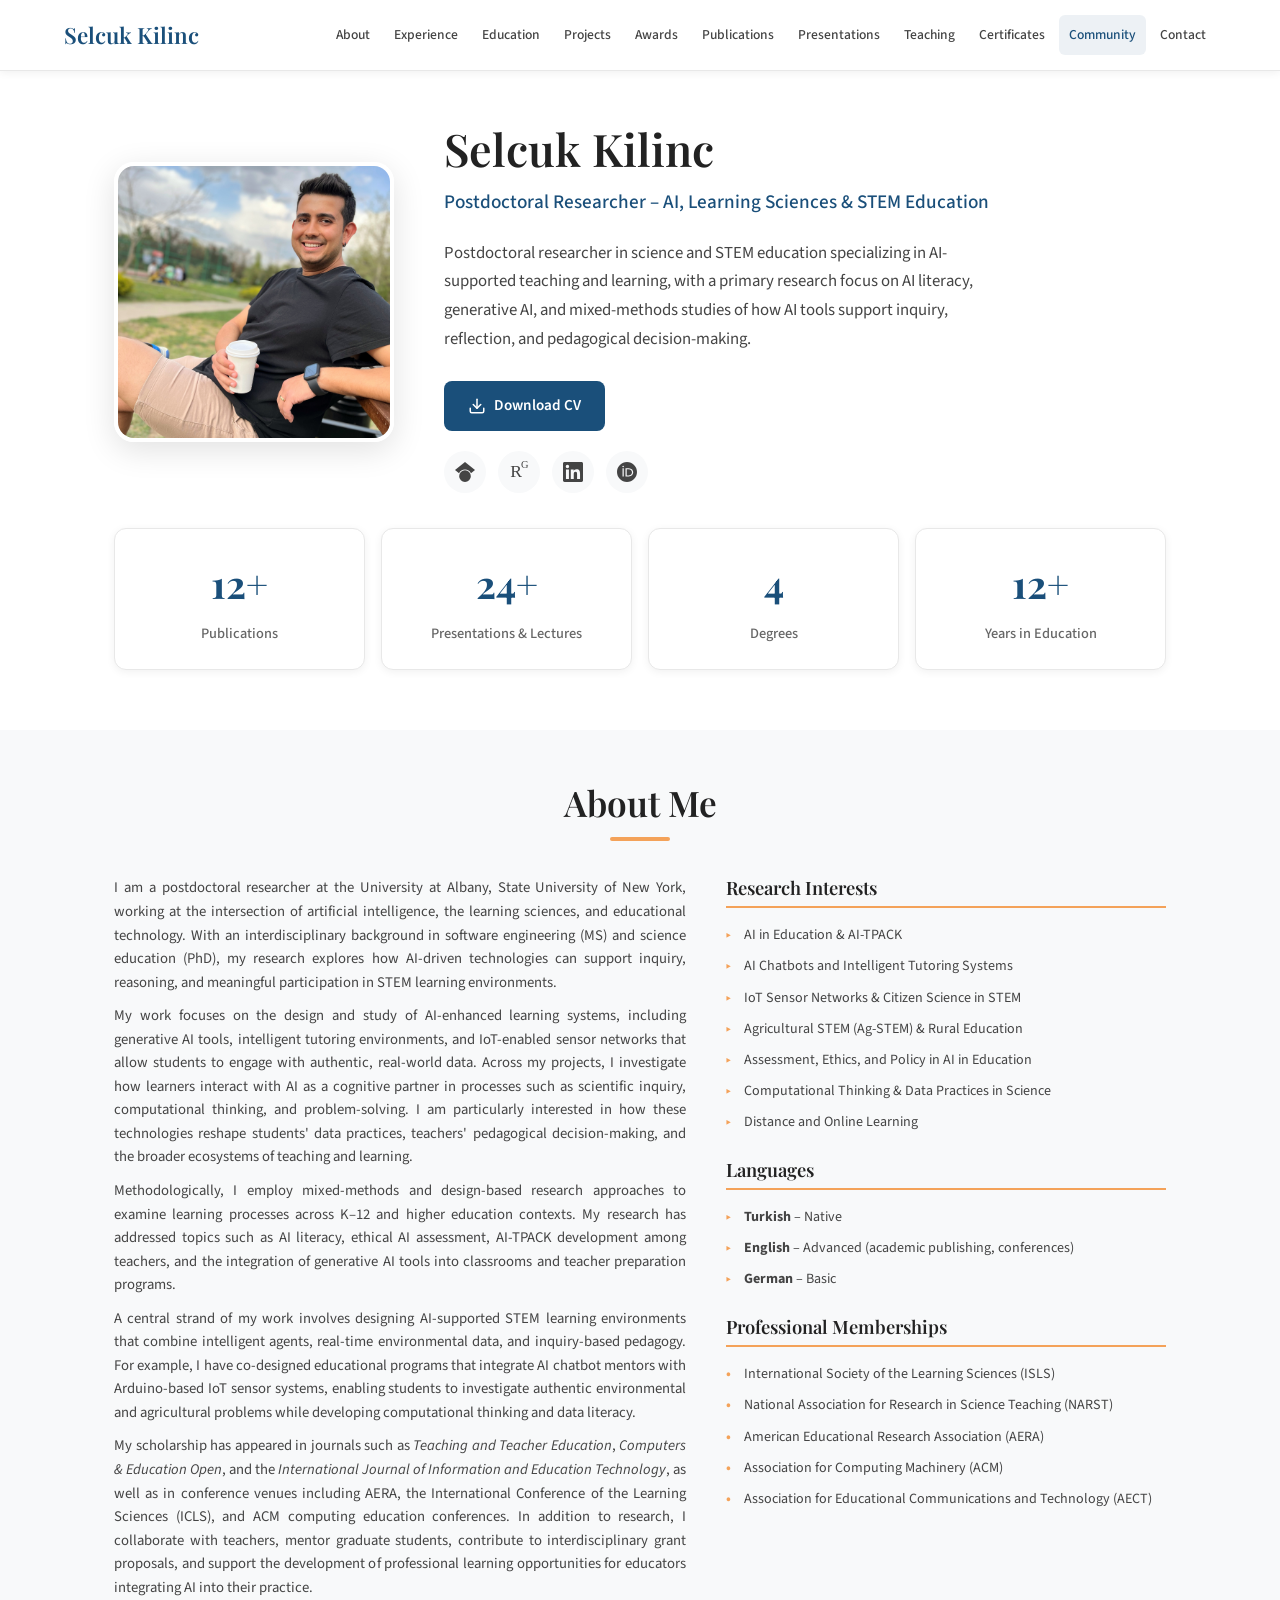
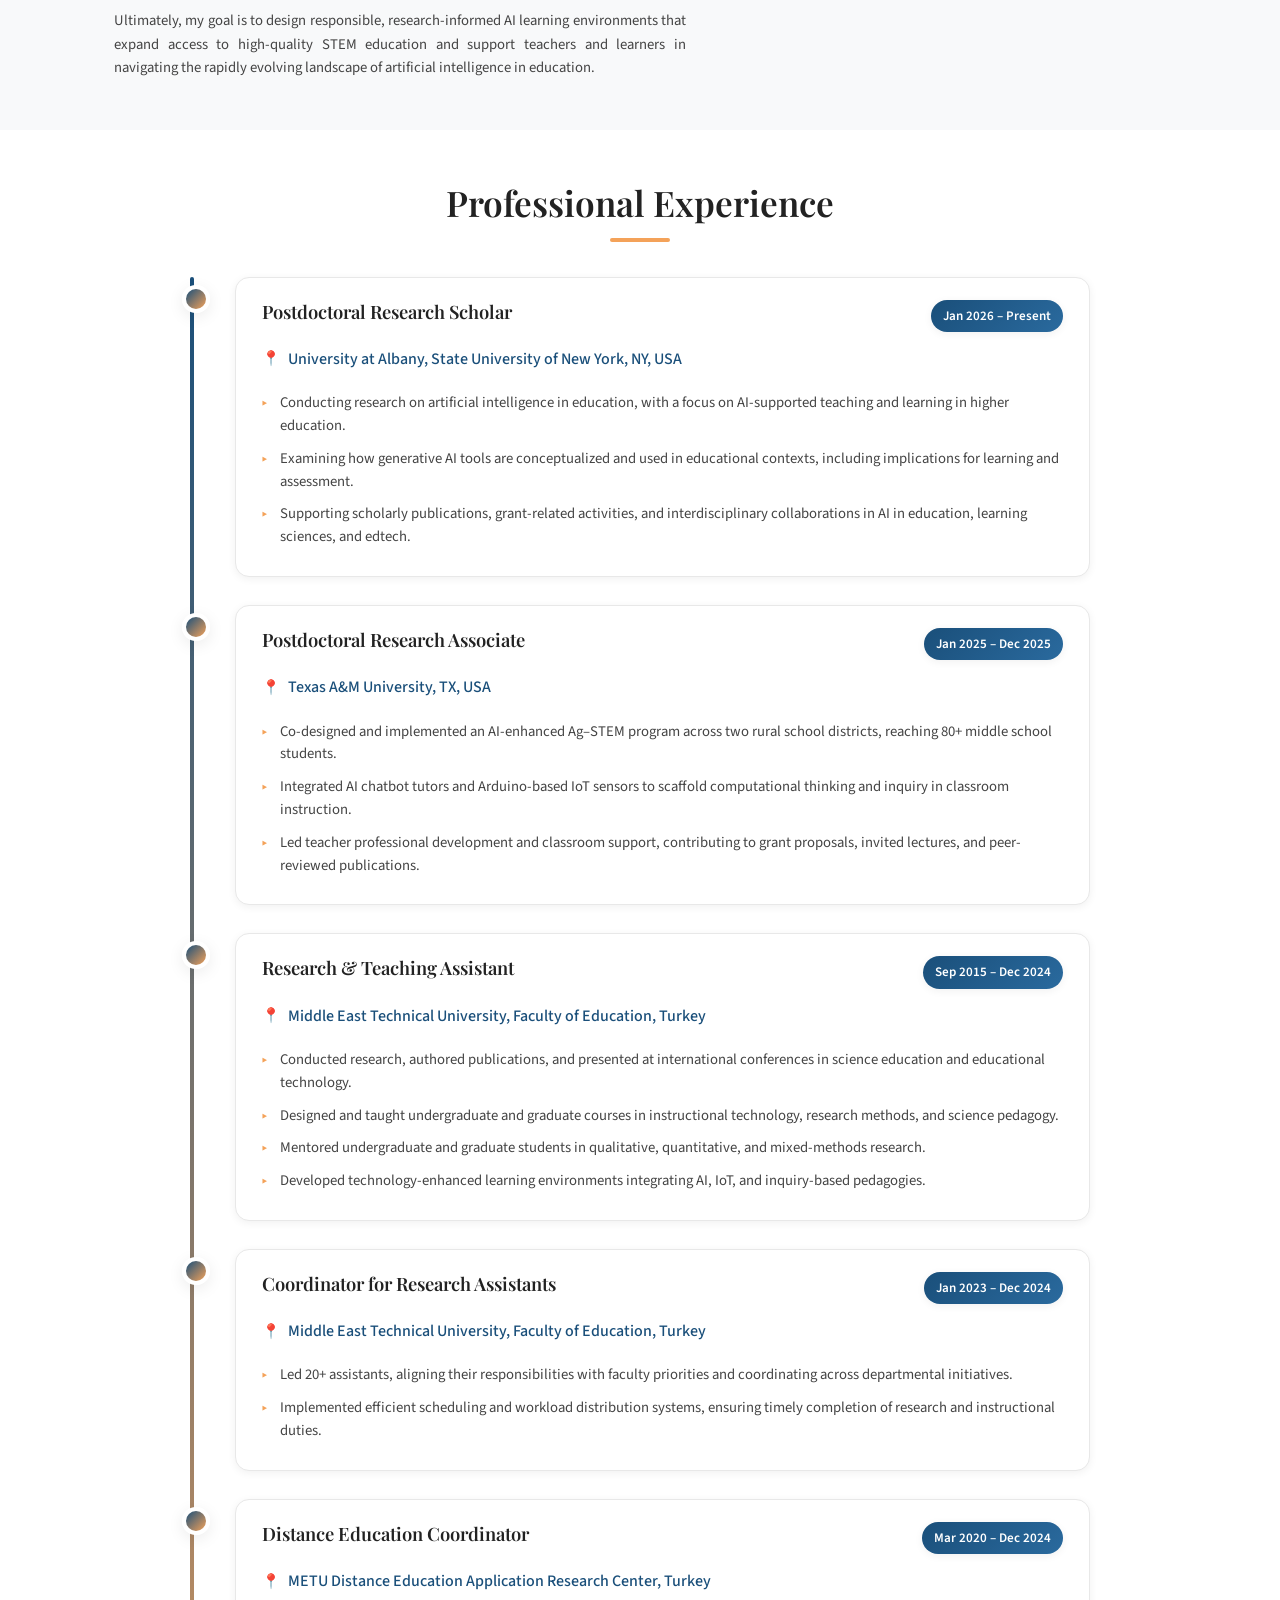
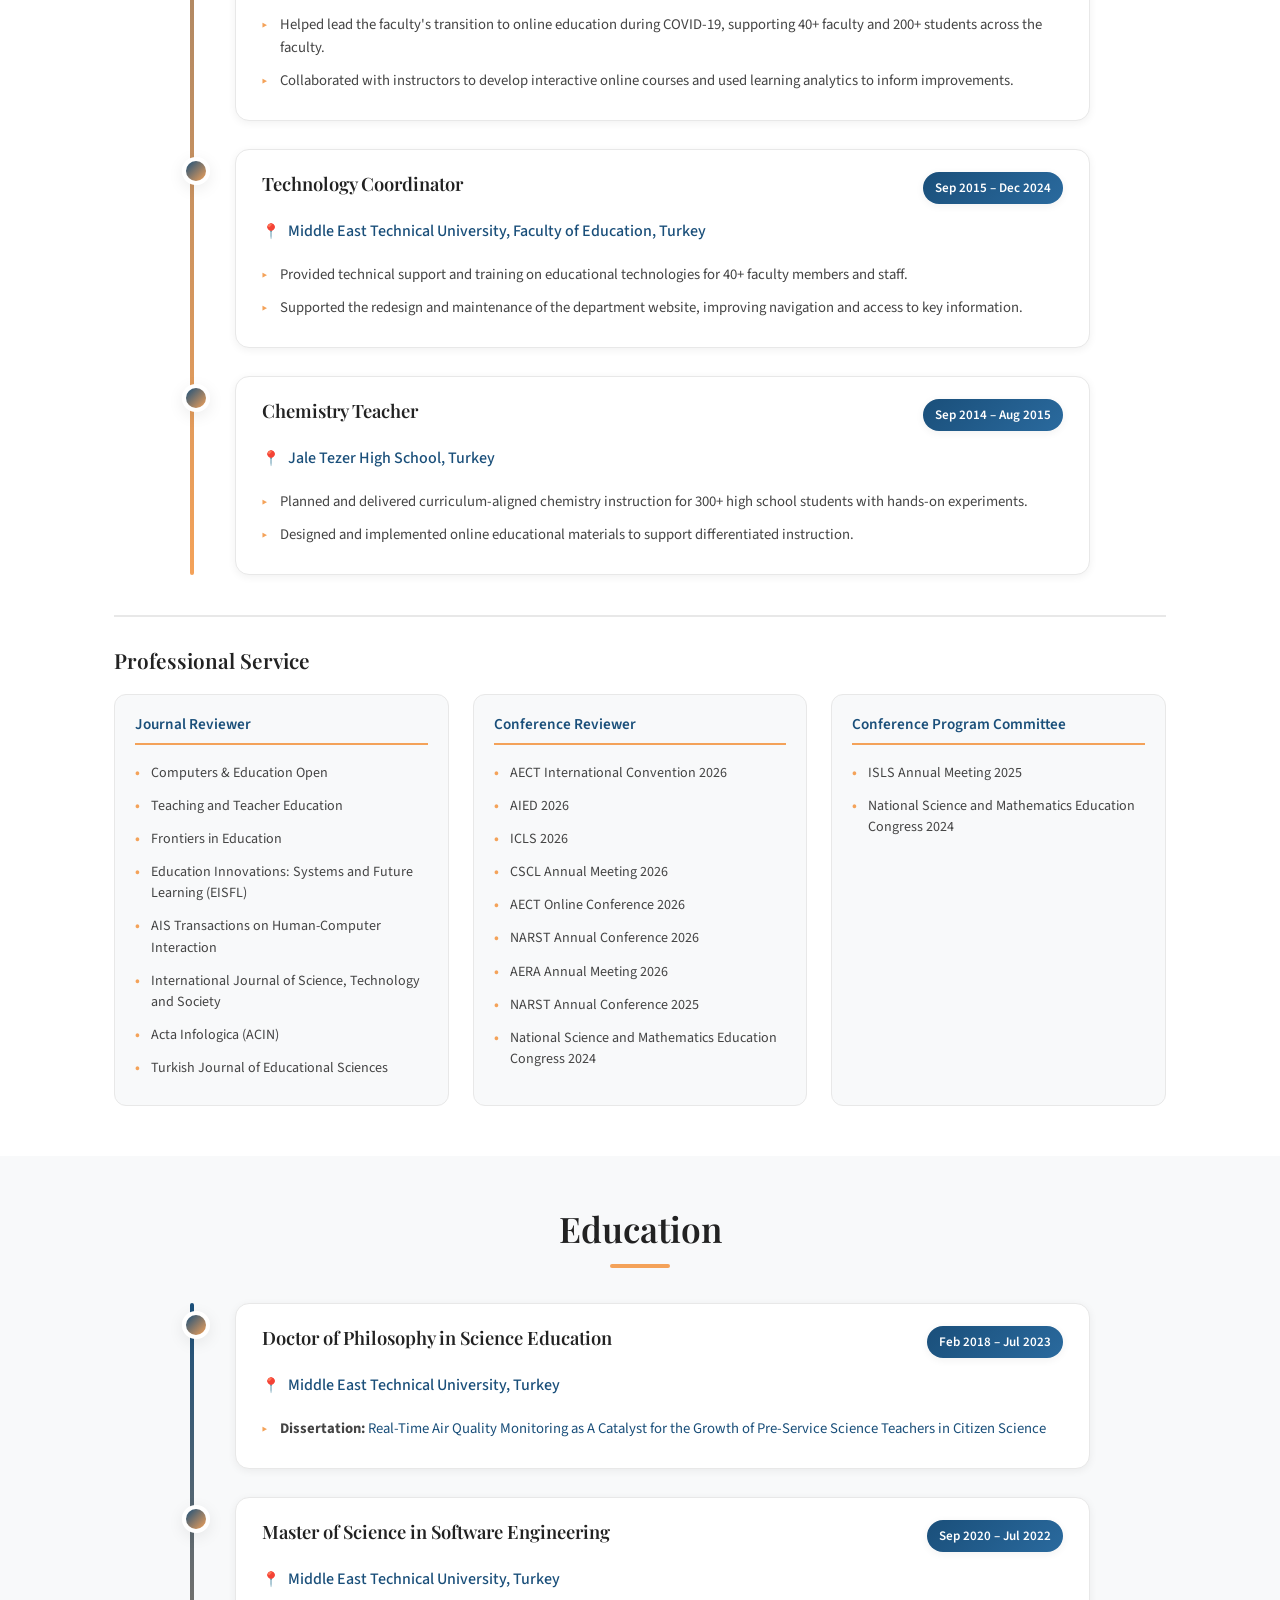
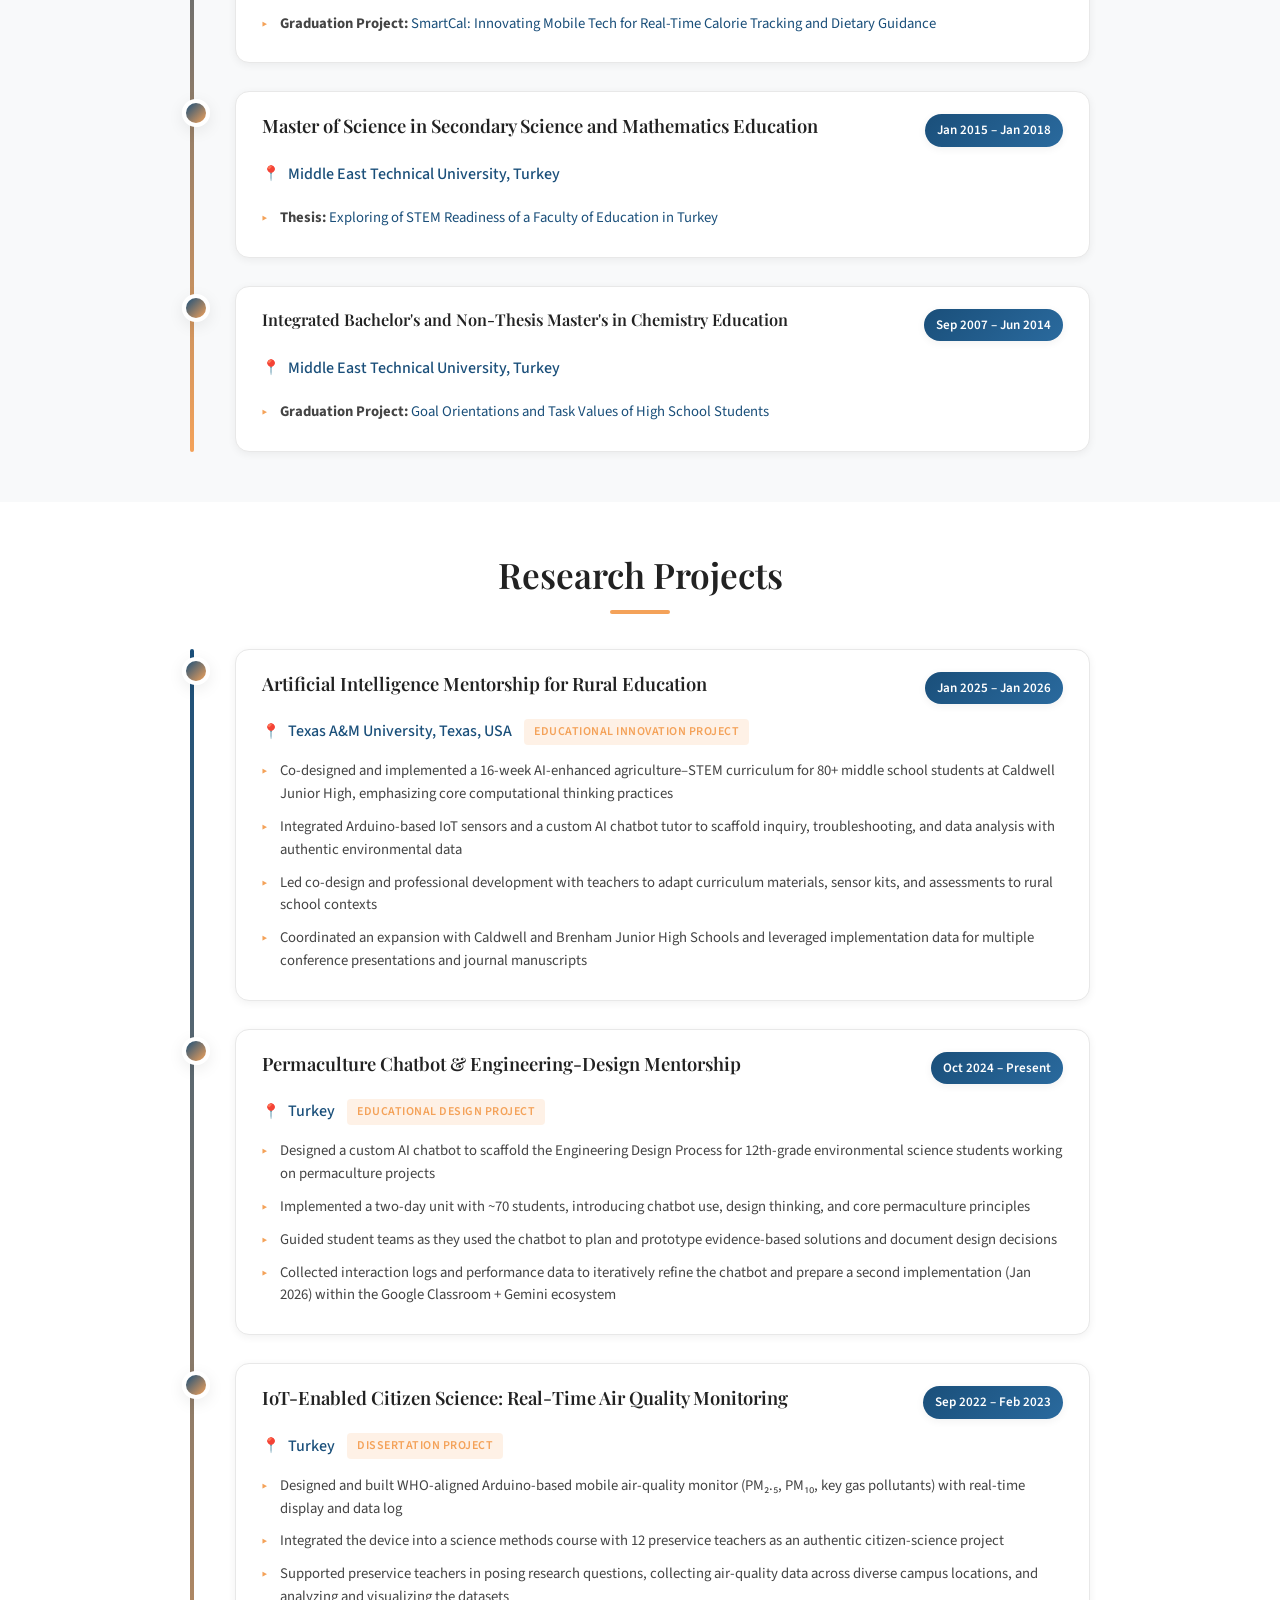
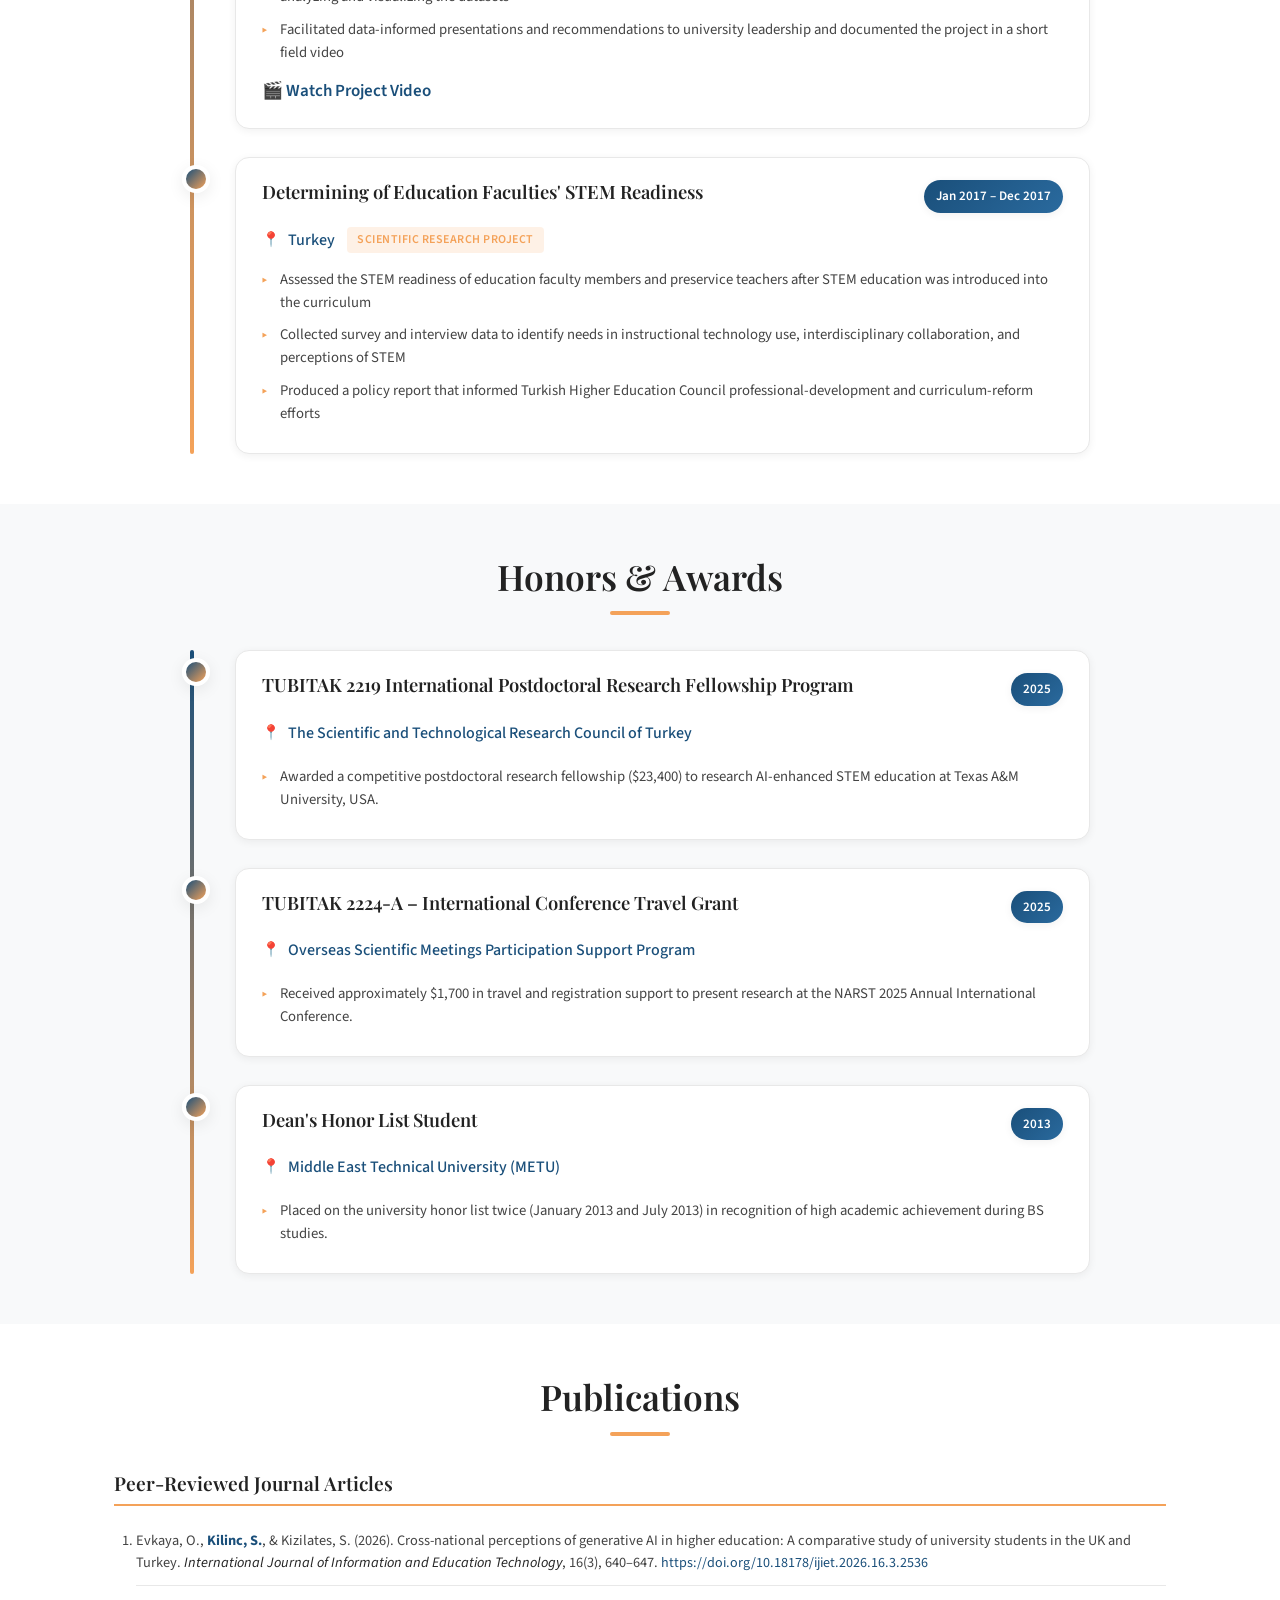
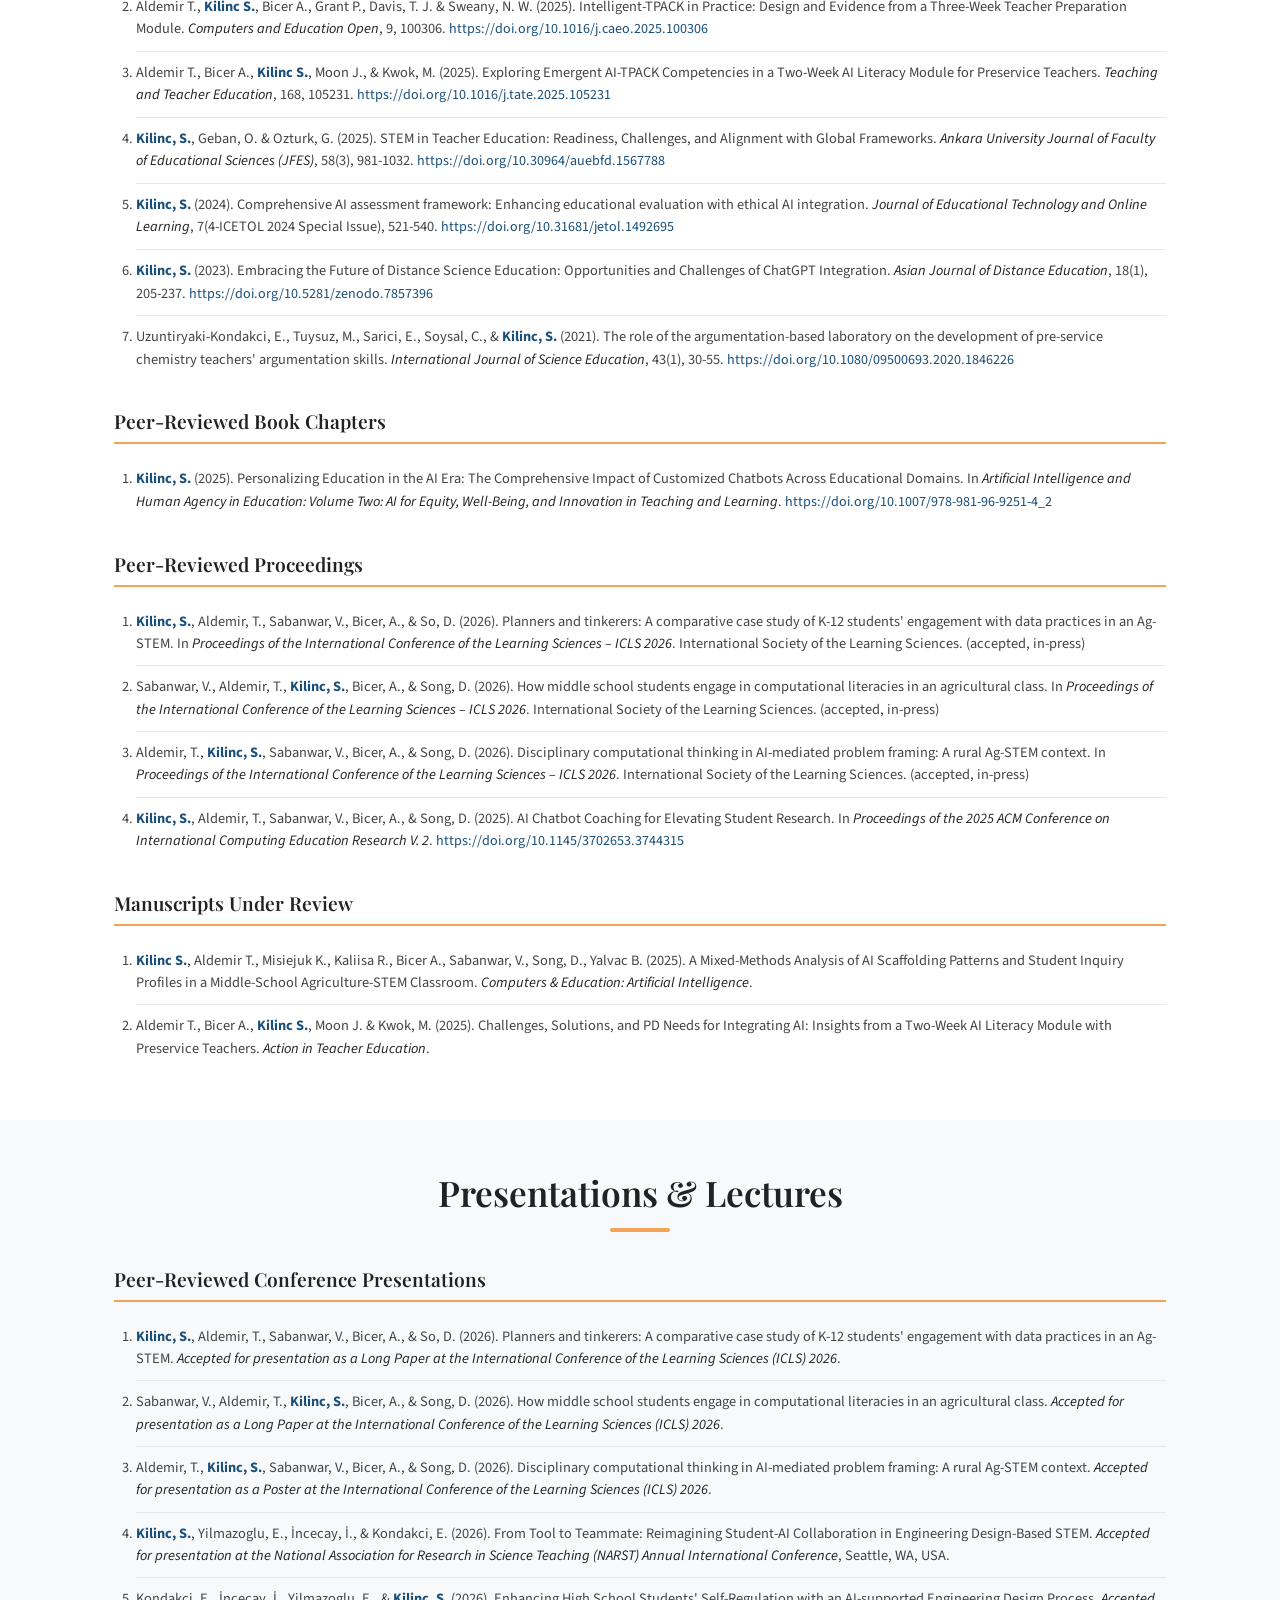
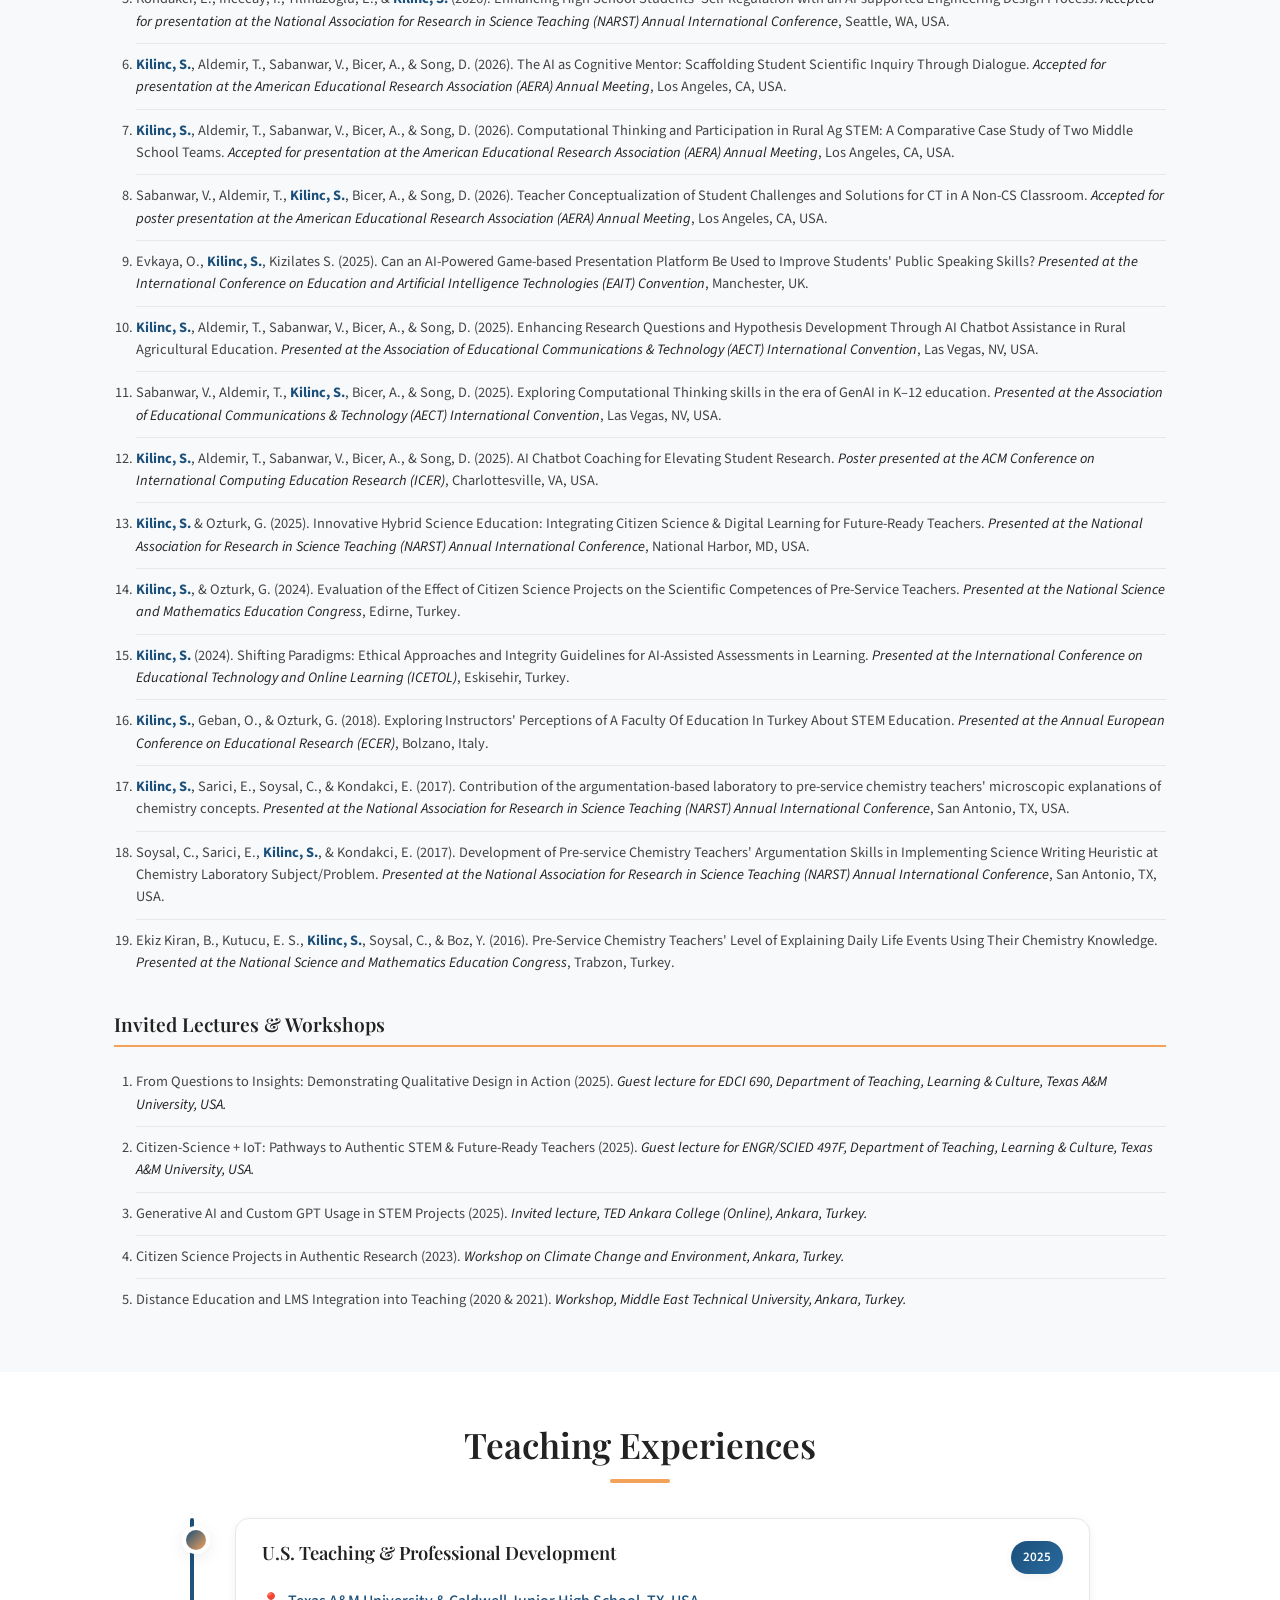
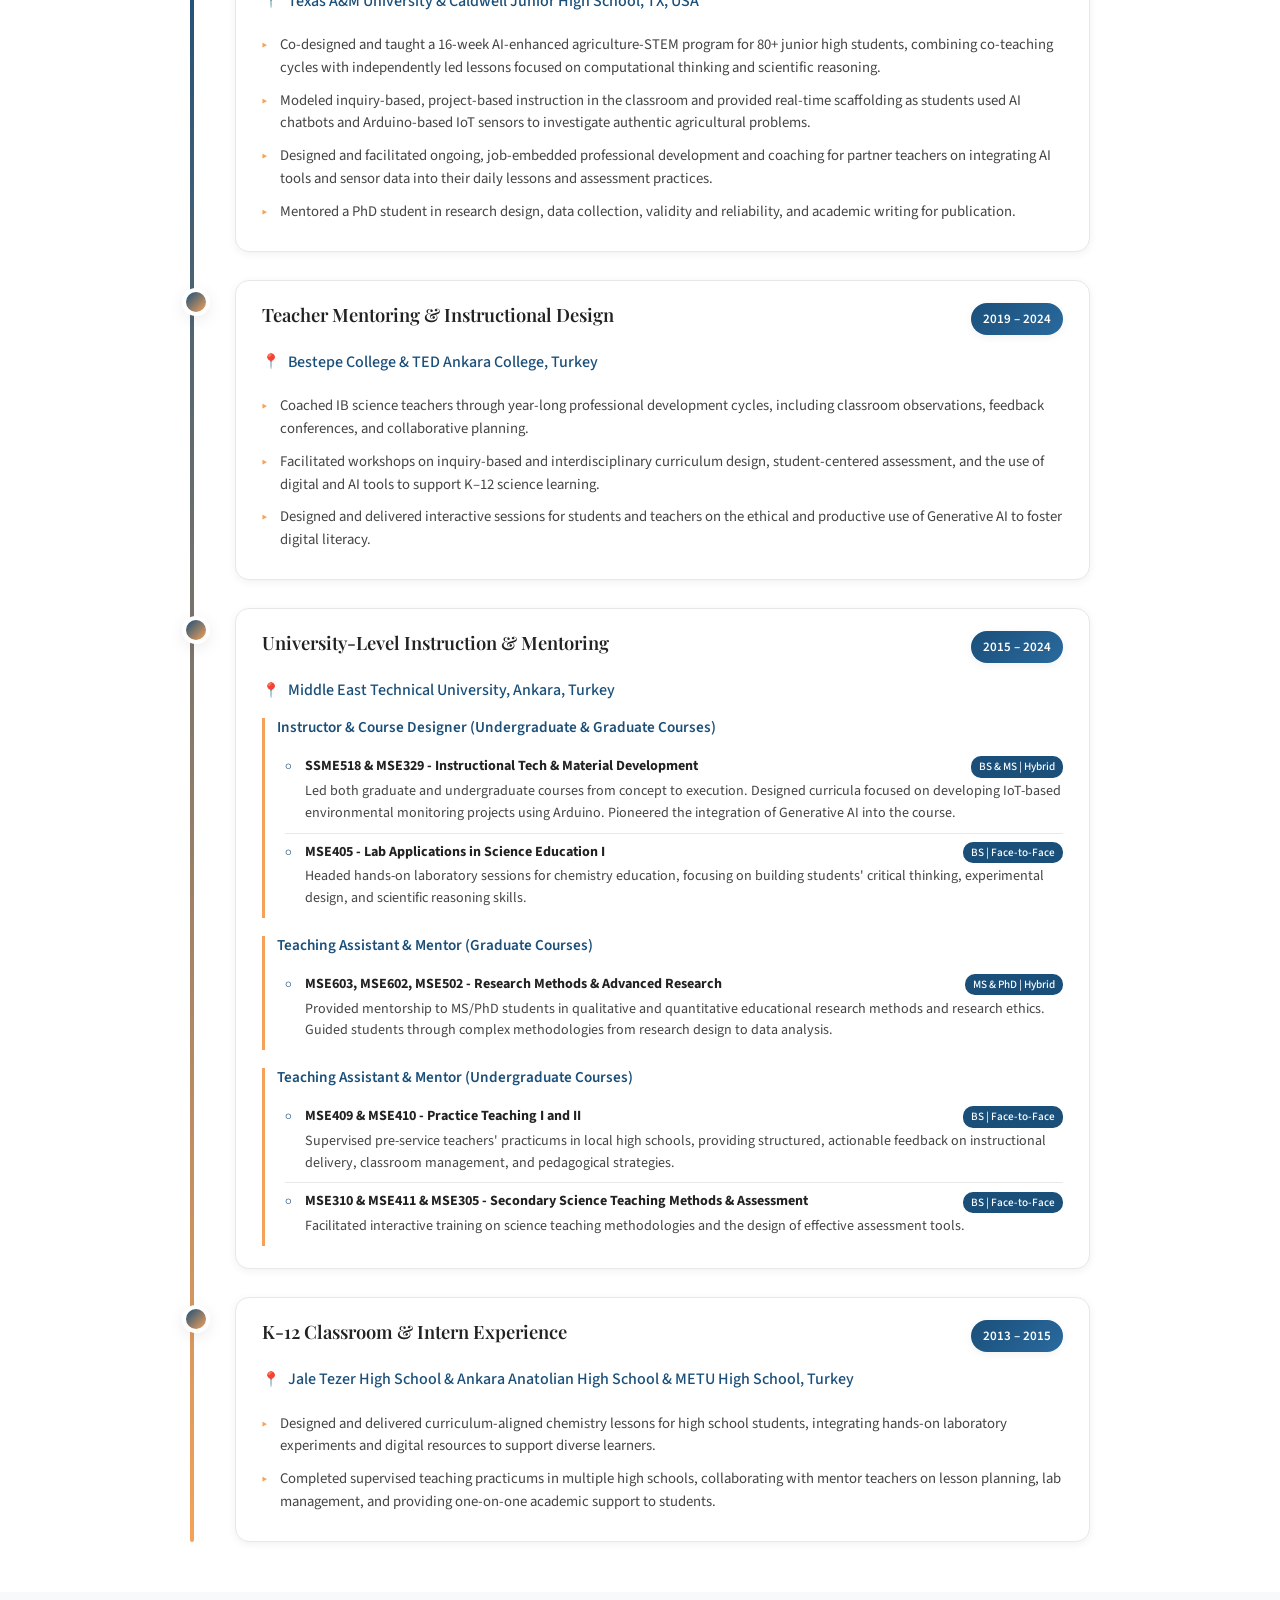
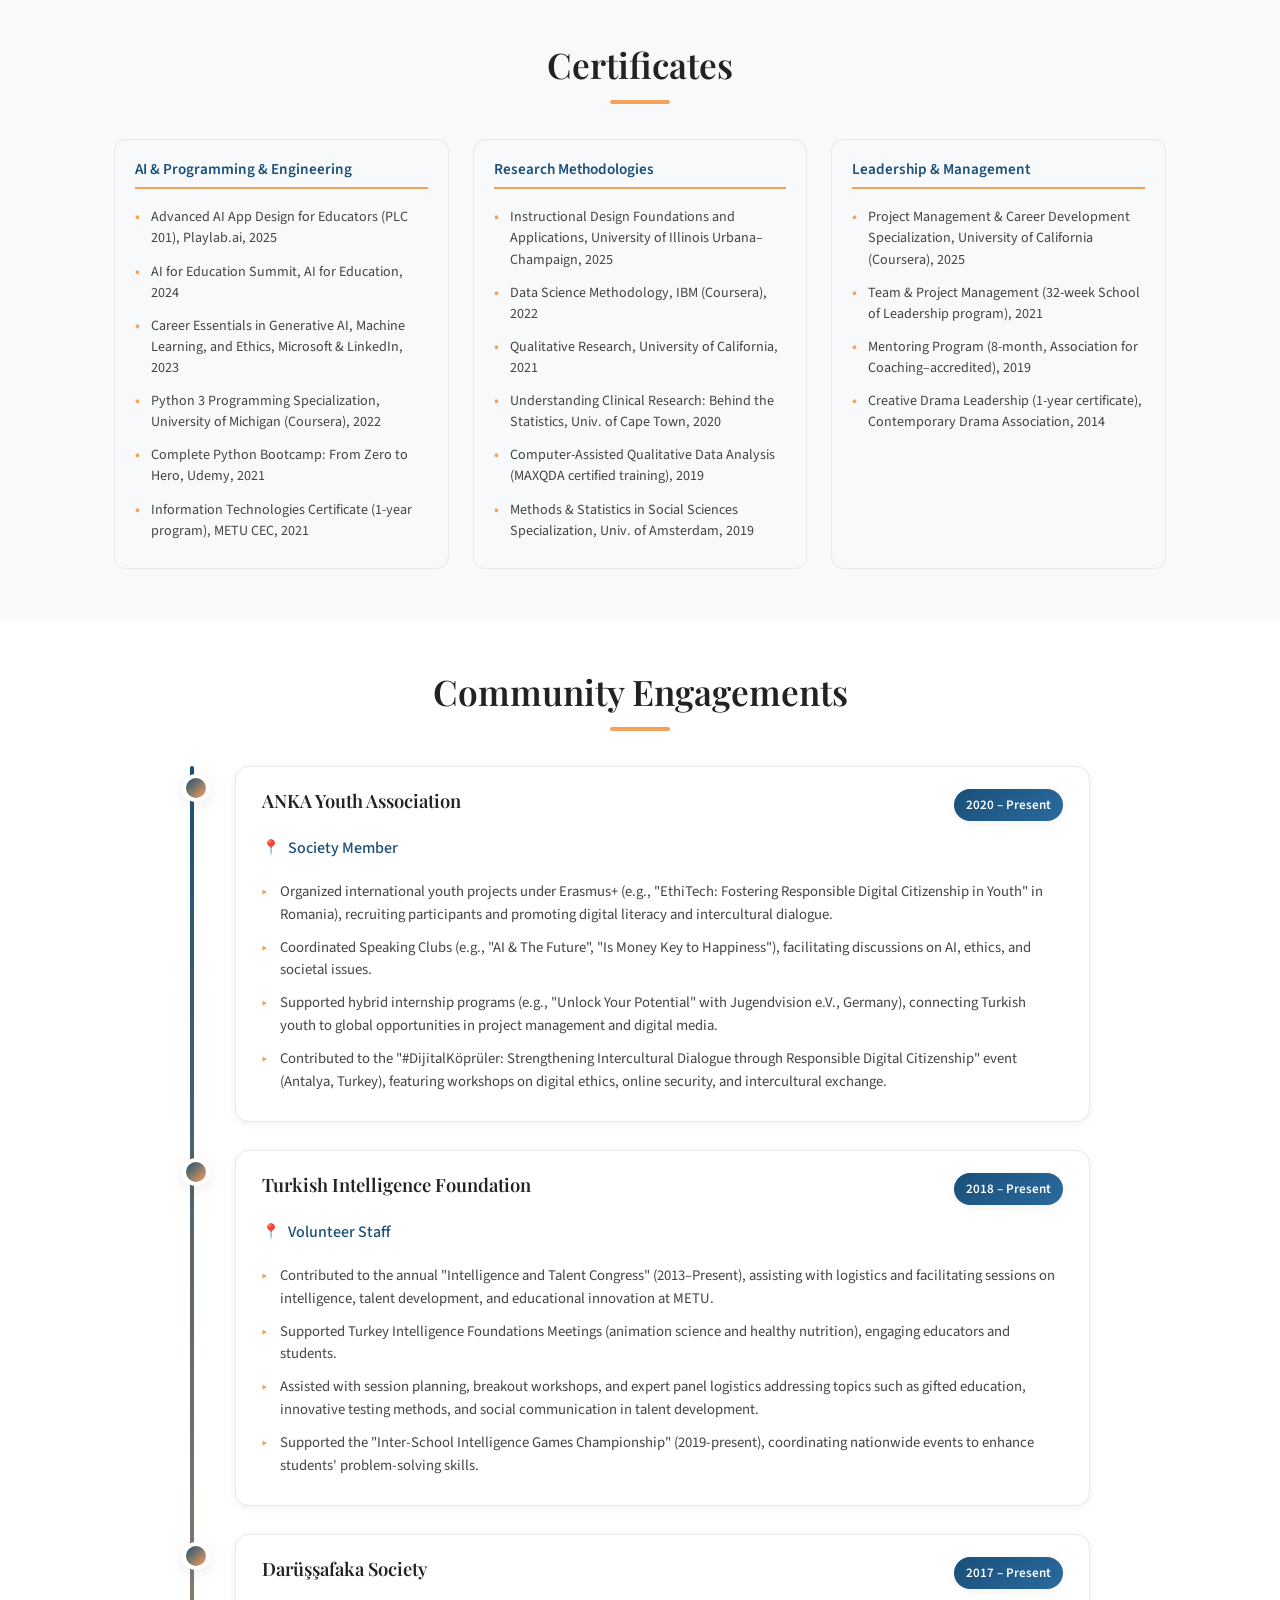
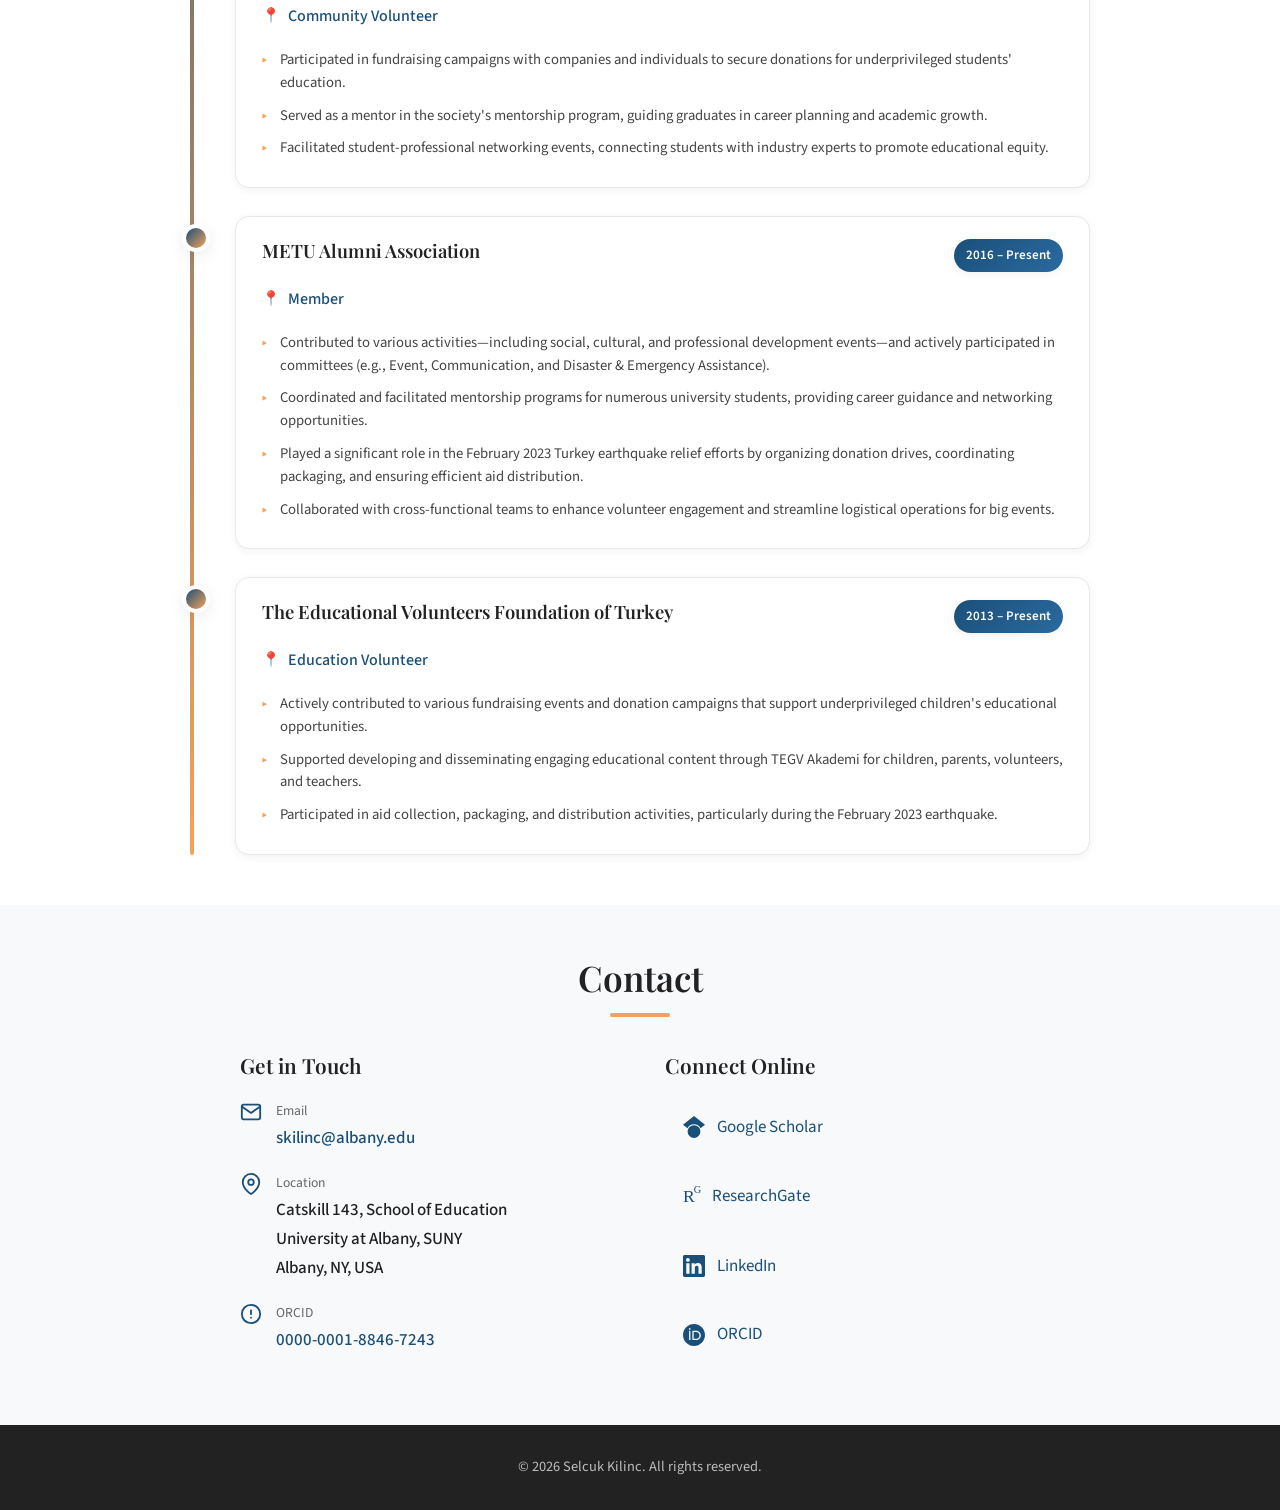
==== commit 7dd72025: "Update index.html" ====
--- a/index.html
+++ b/index.html
@@ -62,7 +62,7 @@
         }
 
         .container {
-            max-width: 1050px;
+            max-width: 1100px;
             margin: 0 auto;
             padding: 0 24px;
         }
@@ -80,6 +80,7 @@
         }
 
         .navbar .container {
+            max-width: 1200px;
             display: flex;
             justify-content: space-between;
             align-items: center;
@@ -91,18 +92,20 @@
             font-size: 1.4rem;
             font-weight: 600;
             color: var(--primary);
+            white-space: nowrap;
+            margin-right: 24px;
         }
 
         .navbar-menu {
             display: flex;
             list-style: none;
-            gap: 8px;
+            gap: 4px;
         }
 
         .navbar-menu a {
             display: block;
-            padding: 8px 14px;
-            font-size: 0.92rem;
+            padding: 8px 10px;
+            font-size: 0.85rem;
             font-weight: 500;
             color: var(--text-medium);
             border-radius: 6px;
@@ -1159,6 +1162,8 @@
                 <li><a href="#publications">Publications</a></li>
                 <li><a href="#presentations">Presentations</a></li>
                 <li><a href="#teaching">Teaching</a></li>
+                <li><a href="#certificates">Certificates</a></li>
+                <li><a href="#community">Community</a></li>
                 <li><a href="#contact">Contact</a></li>
             </ul>
             <div class="menu-toggle" id="menuToggle">
@@ -1208,11 +1213,11 @@
             <!-- Milestone Cards -->
             <div class="milestones">
                 <div class="milestone-card">
-                    <div class="number">9+</div>
+                    <div class="number">12+</div>
                     <div class="label">Publications</div>
                 </div>
                 <div class="milestone-card">
-                    <div class="number">21+</div>
+                    <div class="number">24+</div>
                     <div class="label">Presentations & Lectures</div>
                 </div>
                 <div class="milestone-card">
@@ -1237,13 +1242,22 @@
             <div class="about-content">
                 <div class="about-text">
                     <p>
-                        I am a postdoctoral researcher at the University at Albany, State University of New York, working at the intersection of artificial intelligence, educational technology, and learning sciences. Drawing on a background in software engineering (MS) and science education (PhD), I design and study AI-driven learning systems, IoT-enabled sensor networks, and adaptive tutoring environments that support meaningful and equitable learning.
+                        I am a postdoctoral researcher at the University at Albany, State University of New York, working at the intersection of artificial intelligence, the learning sciences, and educational technology. With an interdisciplinary background in software engineering (MS) and science education (PhD), my research explores how AI-driven technologies can support inquiry, reasoning, and meaningful participation in STEM learning environments.
                     </p>
                     <p>
-                        My scholarship appears in high-impact venues including <em>Computers & Education</em>, <em>Teaching and Teacher Education</em>, and proceedings from AERA, ISLS, and ACM conferences. I use mixed-methods and design-based research to examine issues such as ethical AI assessment, AI-TPACK development, computational thinking, and technology integration in diverse K–12 and higher education contexts.
+                        My work focuses on the design and study of AI-enhanced learning systems, including generative AI tools, intelligent tutoring environments, and IoT-enabled sensor networks that allow students to engage with authentic, real-world data. Across my projects, I investigate how learners interact with AI as a cognitive partner in processes such as scientific inquiry, computational thinking, and problem-solving. I am particularly interested in how these technologies reshape students' data practices, teachers' pedagogical decision-making, and the broader ecosystems of teaching and learning.
                     </p>
                     <p>
-                        Much of my recent work focuses on AI literacy, generative AI in education, and rural agricultural STEM (Ag-STEM) education, where I co-design AI-enhanced curricula with teachers, develop AI chatbot mentors and Arduino-based IoT systems, and investigate how these tools shape students' inquiry, reasoning, and data literacy. I also contribute to competitive grant proposals, mentor teachers and graduate students, and serve as a reviewer and organizer for international journals and conferences. Across projects, my goal is to translate cutting-edge AI and educational technology research into practical, responsible, and scalable solutions for classrooms, teacher preparation, and online learning environments.
+                        Methodologically, I employ mixed-methods and design-based research approaches to examine learning processes across K–12 and higher education contexts. My research has addressed topics such as AI literacy, ethical AI assessment, AI-TPACK development among teachers, and the integration of generative AI tools into classrooms and teacher preparation programs.
+                    </p>
+                    <p>
+                        A central strand of my work involves designing AI-supported STEM learning environments that combine intelligent agents, real-time environmental data, and inquiry-based pedagogy. For example, I have co-designed educational programs that integrate AI chatbot mentors with Arduino-based IoT sensor systems, enabling students to investigate authentic environmental and agricultural problems while developing computational thinking and data literacy.
+                    </p>
+                    <p>
+                        My scholarship has appeared in journals such as <em>Teaching and Teacher Education</em>, <em>Computers & Education Open</em>, and the <em>International Journal of Information and Education Technology</em>, as well as in conference venues including AERA, the International Conference of the Learning Sciences (ICLS), and ACM computing education conferences. In addition to research, I collaborate with teachers, mentor graduate students, contribute to interdisciplinary grant proposals, and support the development of professional learning opportunities for educators integrating AI into their practice.
+                    </p>
+                    <p>
+                        Ultimately, my goal is to design responsible, research-informed AI learning environments that expand access to high-quality STEM education and support teachers and learners in navigating the rapidly evolving landscape of artificial intelligence in education.
                     </p>
                 </div>
                 <div class="about-sidebar">
@@ -1258,6 +1272,13 @@
                         <li>Distance and Online Learning</li>
                     </ul>
 
+                    <h3>Languages</h3>
+                    <ul>
+                        <li><strong>Turkish</strong> – Native</li>
+                        <li><strong>English</strong> – Advanced (academic publishing, conferences)</li>
+                        <li><strong>German</strong> – Basic</li>
+                    </ul>
+
                     <h3>Professional Memberships</h3>
                     <ul class="membership-list">
                         <li>International Society of the Learning Sciences (ISLS)</li>
@@ -1404,6 +1425,8 @@
                     <div class="service-column">
                         <h4>Conference Reviewer</h4>
                         <ul>
+                            <li>AECT International Convention 2026</li>
+                            <li>AIED 2026</li>
                             <li>ICLS 2026</li>
                             <li>CSCL Annual Meeting 2026</li>
                             <li>AECT Online Conference 2026</li>
@@ -1638,13 +1661,13 @@
                 <h3>Peer-Reviewed Journal Articles</h3>
                 <ol>
                     <li>
+                        Evkaya, O., <span class="author-me">Kilinc, S.</span>, & Kizilates, S. (2026). Cross-national perceptions of generative AI in higher education: A comparative study of university students in the UK and Turkey. <em>International Journal of Information and Education Technology</em>, 16(3), 640–647. <a href="https://doi.org/10.18178/ijiet.2026.16.3.2536" target="_blank">https://doi.org/10.18178/ijiet.2026.16.3.2536</a>
+                    </li>
+                    <li>
                         Aldemir T., <span class="author-me">Kilinc S.</span>, Bicer A., Grant P., Davis, T. J. & Sweany, N. W. (2025). Intelligent-TPACK in Practice: Design and Evidence from a Three-Week Teacher Preparation Module. <em>Computers and Education Open</em>, 9, 100306. <a href="https://doi.org/10.1016/j.caeo.2025.100306" target="_blank">https://doi.org/10.1016/j.caeo.2025.100306</a>
                     </li>
                     <li>
                         Aldemir T., Bicer A., <span class="author-me">Kilinc S.</span>, Moon J., & Kwok, M. (2025). Exploring Emergent AI-TPACK Competencies in a Two-Week AI Literacy Module for Preservice Teachers. <em>Teaching and Teacher Education</em>, 168, 105231. <a href="https://doi.org/10.1016/j.tate.2025.105231" target="_blank">https://doi.org/10.1016/j.tate.2025.105231</a>
-                    </li>
-                    <li>
-                        Evkaya O., <span class="author-me">Kilinc, S.</span> & Kizilates S. (2026). Cross-National Perceptions of Generative AI in Higher Education: A Comparative Study of University Students in the UK and Turkey. <em>International Journal of Information and Education Technology</em> (Accepted, in press).
                     </li>
                     <li>
                         <span class="author-me">Kilinc, S.</span>, Geban, O. & Ozturk, G. (2025). STEM in Teacher Education: Readiness, Challenges, and Alignment with Global Frameworks. <em>Ankara University Journal of Faculty of Educational Sciences (JFES)</em>, 58(3), 981-1032. <a href="https://doi.org/10.30964/auebfd.1567788" target="_blank">https://doi.org/10.30964/auebfd.1567788</a>
@@ -1673,6 +1696,15 @@
             <div class="publications-section">
                 <h3>Peer-Reviewed Proceedings</h3>
                 <ol>
+                    <li>
+                        <span class="author-me">Kilinc, S.</span>, Aldemir, T., Sabanwar, V., Bicer, A., & So, D. (2026). Planners and tinkerers: A comparative case study of K-12 students' engagement with data practices in an Ag-STEM. In <em>Proceedings of the International Conference of the Learning Sciences – ICLS 2026</em>. International Society of the Learning Sciences. (accepted, in-press)
+                    </li>
+                    <li>
+                        Sabanwar, V., Aldemir, T., <span class="author-me">Kilinc, S.</span>, Bicer, A., & Song, D. (2026). How middle school students engage in computational literacies in an agricultural class. In <em>Proceedings of the International Conference of the Learning Sciences – ICLS 2026</em>. International Society of the Learning Sciences. (accepted, in-press)
+                    </li>
+                    <li>
+                        Aldemir, T., <span class="author-me">Kilinc, S.</span>, Sabanwar, V., Bicer, A., & Song, D. (2026). Disciplinary computational thinking in AI-mediated problem framing: A rural Ag-STEM context. In <em>Proceedings of the International Conference of the Learning Sciences – ICLS 2026</em>. International Society of the Learning Sciences. (accepted, in-press)
+                    </li>
                     <li>
                         <span class="author-me">Kilinc, S.</span>, Aldemir, T., Sabanwar, V., Bicer, A., & Song, D. (2025). AI Chatbot Coaching for Elevating Student Research. In <em>Proceedings of the 2025 ACM Conference on International Computing Education Research V. 2</em>. <a href="https://doi.org/10.1145/3702653.3744315" target="_blank">https://doi.org/10.1145/3702653.3744315</a>
                     </li>
@@ -1705,6 +1737,15 @@
                 <h3>Peer-Reviewed Conference Presentations</h3>
                 <ol>
                     <li>
+                        <span class="author-me">Kilinc, S.</span>, Aldemir, T., Sabanwar, V., Bicer, A., & So, D. (2026). Planners and tinkerers: A comparative case study of K-12 students' engagement with data practices in an Ag-STEM. <em>Accepted for presentation as a Long Paper at the International Conference of the Learning Sciences (ICLS) 2026</em>.
+                    </li>
+                    <li>
+                        Sabanwar, V., Aldemir, T., <span class="author-me">Kilinc, S.</span>, Bicer, A., & Song, D. (2026). How middle school students engage in computational literacies in an agricultural class. <em>Accepted for presentation as a Long Paper at the International Conference of the Learning Sciences (ICLS) 2026</em>.
+                    </li>
+                    <li>
+                        Aldemir, T., <span class="author-me">Kilinc, S.</span>, Sabanwar, V., Bicer, A., & Song, D. (2026). Disciplinary computational thinking in AI-mediated problem framing: A rural Ag-STEM context. <em>Accepted for presentation as a Poster at the International Conference of the Learning Sciences (ICLS) 2026</em>.
+                    </li>
+                    <li>
                         <span class="author-me">Kilinc, S.</span>, Yilmazoglu, E., İncecay, İ., & Kondakci, E. (2026). From Tool to Teammate: Reimagining Student-AI Collaboration in Engineering Design-Based STEM. <em>Accepted for presentation at the National Association for Research in Science Teaching (NARST) Annual International Conference</em>, Seattle, WA, USA.
                     </li>
                     <li>
@@ -1798,6 +1839,7 @@
                             <li>Co-designed and taught a 16-week AI-enhanced agriculture-STEM program for 80+ junior high students, combining co-teaching cycles with independently led lessons focused on computational thinking and scientific reasoning.</li>
                             <li>Modeled inquiry-based, project-based instruction in the classroom and provided real-time scaffolding as students used AI chatbots and Arduino-based IoT sensors to investigate authentic agricultural problems.</li>
                             <li>Designed and facilitated ongoing, job-embedded professional development and coaching for partner teachers on integrating AI tools and sensor data into their daily lessons and assessment practices.</li>
+                            <li>Mentored a PhD student in research design, data collection, validity and reliability, and academic writing for publication.</li>
                         </ul>
                     </div>
                 </div>
@@ -1885,6 +1927,138 @@
         </div>
     </section>
 
+    <!-- Certificates Section -->
+    <section id="certificates">
+        <div class="container">
+            <div class="section-header">
+                <h2>Certificates</h2>
+                <div class="underline"></div>
+            </div>
+            <div class="service-grid">
+                <div class="service-column">
+                    <h4>AI & Programming & Engineering</h4>
+                    <ul>
+                        <li>Advanced AI App Design for Educators (PLC 201), Playlab.ai, 2025</li>
+                        <li>AI for Education Summit, AI for Education, 2024</li>
+                        <li>Career Essentials in Generative AI, Machine Learning, and Ethics, Microsoft & LinkedIn, 2023</li>
+                        <li>Python 3 Programming Specialization, University of Michigan (Coursera), 2022</li>
+                        <li>Complete Python Bootcamp: From Zero to Hero, Udemy, 2021</li>
+                        <li>Information Technologies Certificate (1-year program), METU CEC, 2021</li>
+                    </ul>
+                </div>
+                <div class="service-column">
+                    <h4>Research Methodologies</h4>
+                    <ul>
+                        <li>Instructional Design Foundations and Applications, University of Illinois Urbana–Champaign, 2025</li>
+                        <li>Data Science Methodology, IBM (Coursera), 2022</li>
+                        <li>Qualitative Research, University of California, 2021</li>
+                        <li>Understanding Clinical Research: Behind the Statistics, Univ. of Cape Town, 2020</li>
+                        <li>Computer-Assisted Qualitative Data Analysis (MAXQDA certified training), 2019</li>
+                        <li>Methods & Statistics in Social Sciences Specialization, Univ. of Amsterdam, 2019</li>
+                    </ul>
+                </div>
+                <div class="service-column">
+                    <h4>Leadership & Management</h4>
+                    <ul>
+                        <li>Project Management & Career Development Specialization, University of California (Coursera), 2025</li>
+                        <li>Team & Project Management (32-week School of Leadership program), 2021</li>
+                        <li>Mentoring Program (8-month, Association for Coaching–accredited), 2019</li>
+                        <li>Creative Drama Leadership (1-year certificate), Contemporary Drama Association, 2014</li>
+                    </ul>
+                </div>
+            </div>
+        </div>
+    </section>
+
+    <!-- Community Engagements Section -->
+    <section id="community">
+        <div class="container">
+            <div class="section-header">
+                <h2>Community Engagements</h2>
+                <div class="underline"></div>
+            </div>
+            <div class="timeline">
+                <div class="timeline-item">
+                    <div class="timeline-content">
+                        <div class="timeline-header">
+                            <h3>ANKA Youth Association</h3>
+                            <span class="timeline-date">2020 – Present</span>
+                        </div>
+                        <p class="timeline-institution">Society Member</p>
+                        <ul>
+                            <li>Organized international youth projects under Erasmus+ (e.g., "EthiTech: Fostering Responsible Digital Citizenship in Youth" in Romania), recruiting participants and promoting digital literacy and intercultural dialogue.</li>
+                            <li>Coordinated Speaking Clubs (e.g., "AI & The Future", "Is Money Key to Happiness"), facilitating discussions on AI, ethics, and societal issues.</li>
+                            <li>Supported hybrid internship programs (e.g., "Unlock Your Potential" with Jugendvision e.V., Germany), connecting Turkish youth to global opportunities in project management and digital media.</li>
+                            <li>Contributed to the "#DijitalKöprüler: Strengthening Intercultural Dialogue through Responsible Digital Citizenship" event (Antalya, Turkey), featuring workshops on digital ethics, online security, and intercultural exchange.</li>
+                        </ul>
+                    </div>
+                </div>
+
+                <div class="timeline-item">
+                    <div class="timeline-content">
+                        <div class="timeline-header">
+                            <h3>Turkish Intelligence Foundation</h3>
+                            <span class="timeline-date">2018 – Present</span>
+                        </div>
+                        <p class="timeline-institution">Volunteer Staff</p>
+                        <ul>
+                            <li>Contributed to the annual "Intelligence and Talent Congress" (2013–Present), assisting with logistics and facilitating sessions on intelligence, talent development, and educational innovation at METU.</li>
+                            <li>Supported Turkey Intelligence Foundations Meetings (animation science and healthy nutrition), engaging educators and students.</li>
+                            <li>Assisted with session planning, breakout workshops, and expert panel logistics addressing topics such as gifted education, innovative testing methods, and social communication in talent development.</li>
+                            <li>Supported the "Inter-School Intelligence Games Championship" (2019-present), coordinating nationwide events to enhance students' problem-solving skills.</li>
+                        </ul>
+                    </div>
+                </div>
+
+                <div class="timeline-item">
+                    <div class="timeline-content">
+                        <div class="timeline-header">
+                            <h3>Darüşşafaka Society</h3>
+                            <span class="timeline-date">2017 – Present</span>
+                        </div>
+                        <p class="timeline-institution">Community Volunteer</p>
+                        <ul>
+                            <li>Participated in fundraising campaigns with companies and individuals to secure donations for underprivileged students' education.</li>
+                            <li>Served as a mentor in the society's mentorship program, guiding graduates in career planning and academic growth.</li>
+                            <li>Facilitated student-professional networking events, connecting students with industry experts to promote educational equity.</li>
+                        </ul>
+                    </div>
+                </div>
+
+                <div class="timeline-item">
+                    <div class="timeline-content">
+                        <div class="timeline-header">
+                            <h3>METU Alumni Association</h3>
+                            <span class="timeline-date">2016 – Present</span>
+                        </div>
+                        <p class="timeline-institution">Member</p>
+                        <ul>
+                            <li>Contributed to various activities—including social, cultural, and professional development events—and actively participated in committees (e.g., Event, Communication, and Disaster & Emergency Assistance).</li>
+                            <li>Coordinated and facilitated mentorship programs for numerous university students, providing career guidance and networking opportunities.</li>
+                            <li>Played a significant role in the February 2023 Turkey earthquake relief efforts by organizing donation drives, coordinating packaging, and ensuring efficient aid distribution.</li>
+                            <li>Collaborated with cross-functional teams to enhance volunteer engagement and streamline logistical operations for big events.</li>
+                        </ul>
+                    </div>
+                </div>
+
+                <div class="timeline-item">
+                    <div class="timeline-content">
+                        <div class="timeline-header">
+                            <h3>The Educational Volunteers Foundation of Turkey</h3>
+                            <span class="timeline-date">2013 – Present</span>
+                        </div>
+                        <p class="timeline-institution">Education Volunteer</p>
+                        <ul>
+                            <li>Actively contributed to various fundraising events and donation campaigns that support underprivileged children's educational opportunities.</li>
+                            <li>Supported developing and disseminating engaging educational content through TEGV Akademi for children, parents, volunteers, and teachers.</li>
+                            <li>Participated in aid collection, packaging, and distribution activities, particularly during the February 2023 earthquake.</li>
+                        </ul>
+                    </div>
+                </div>
+            </div>
+        </div>
+    </section>
+
     <!-- Contact Section -->
     <section id="contact">
         <div class="container">
@@ -1907,7 +2081,7 @@
                         <svg xmlns="http://www.w3.org/2000/svg" viewBox="0 0 24 24" fill="none" stroke="currentColor" stroke-width="2" stroke-linecap="round" stroke-linejoin="round"><path d="M21 10c0 7-9 13-9 13s-9-6-9-13a9 9 0 0 1 18 0z"/><circle cx="12" cy="10" r="3"/></svg>
                         <div>
                             <p class="label">Location</p>
-                            <p class="value">School of Education<br>University at Albany, SUNY<br>Albany, NY, USA</p>
+                            <p class="value">Catskill 143, School of Education<br>University at Albany, SUNY<br>Albany, NY, USA</p>
                         </div>
                     </div>
                     <div class="contact-item">
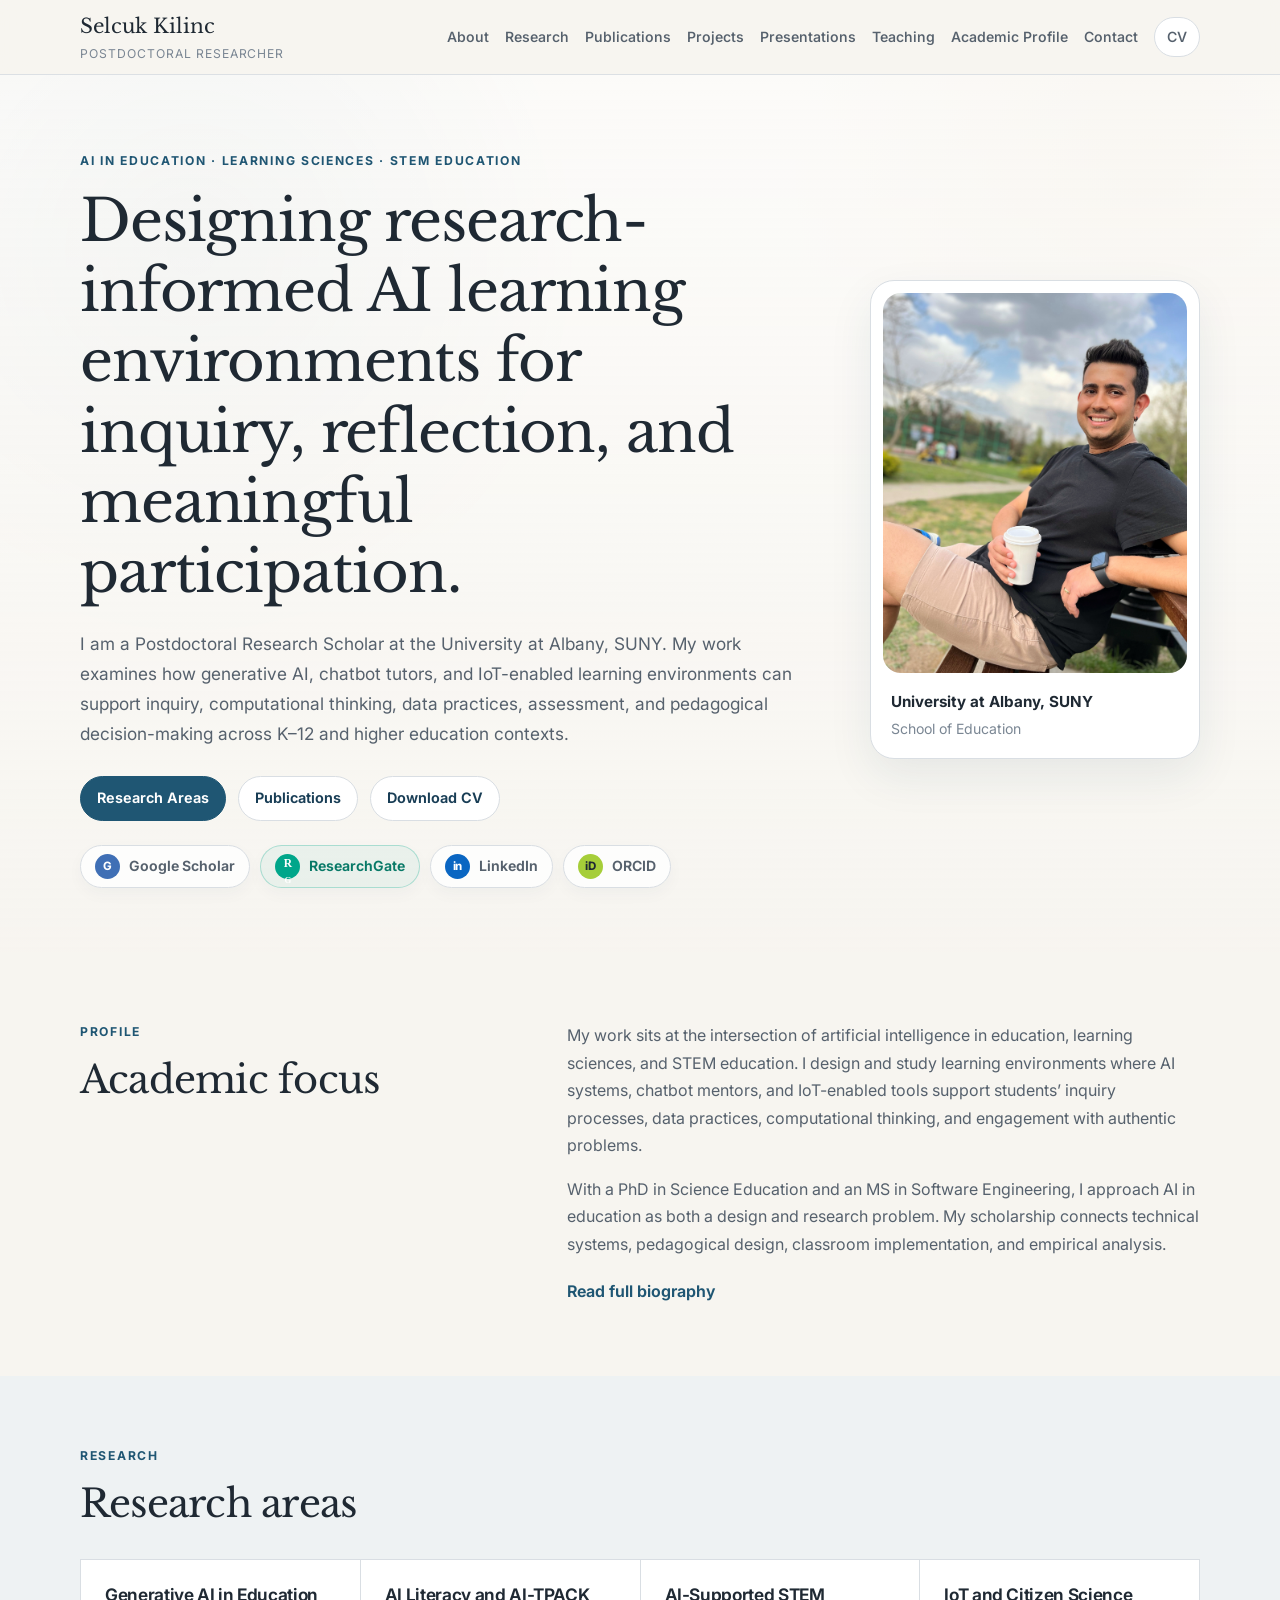
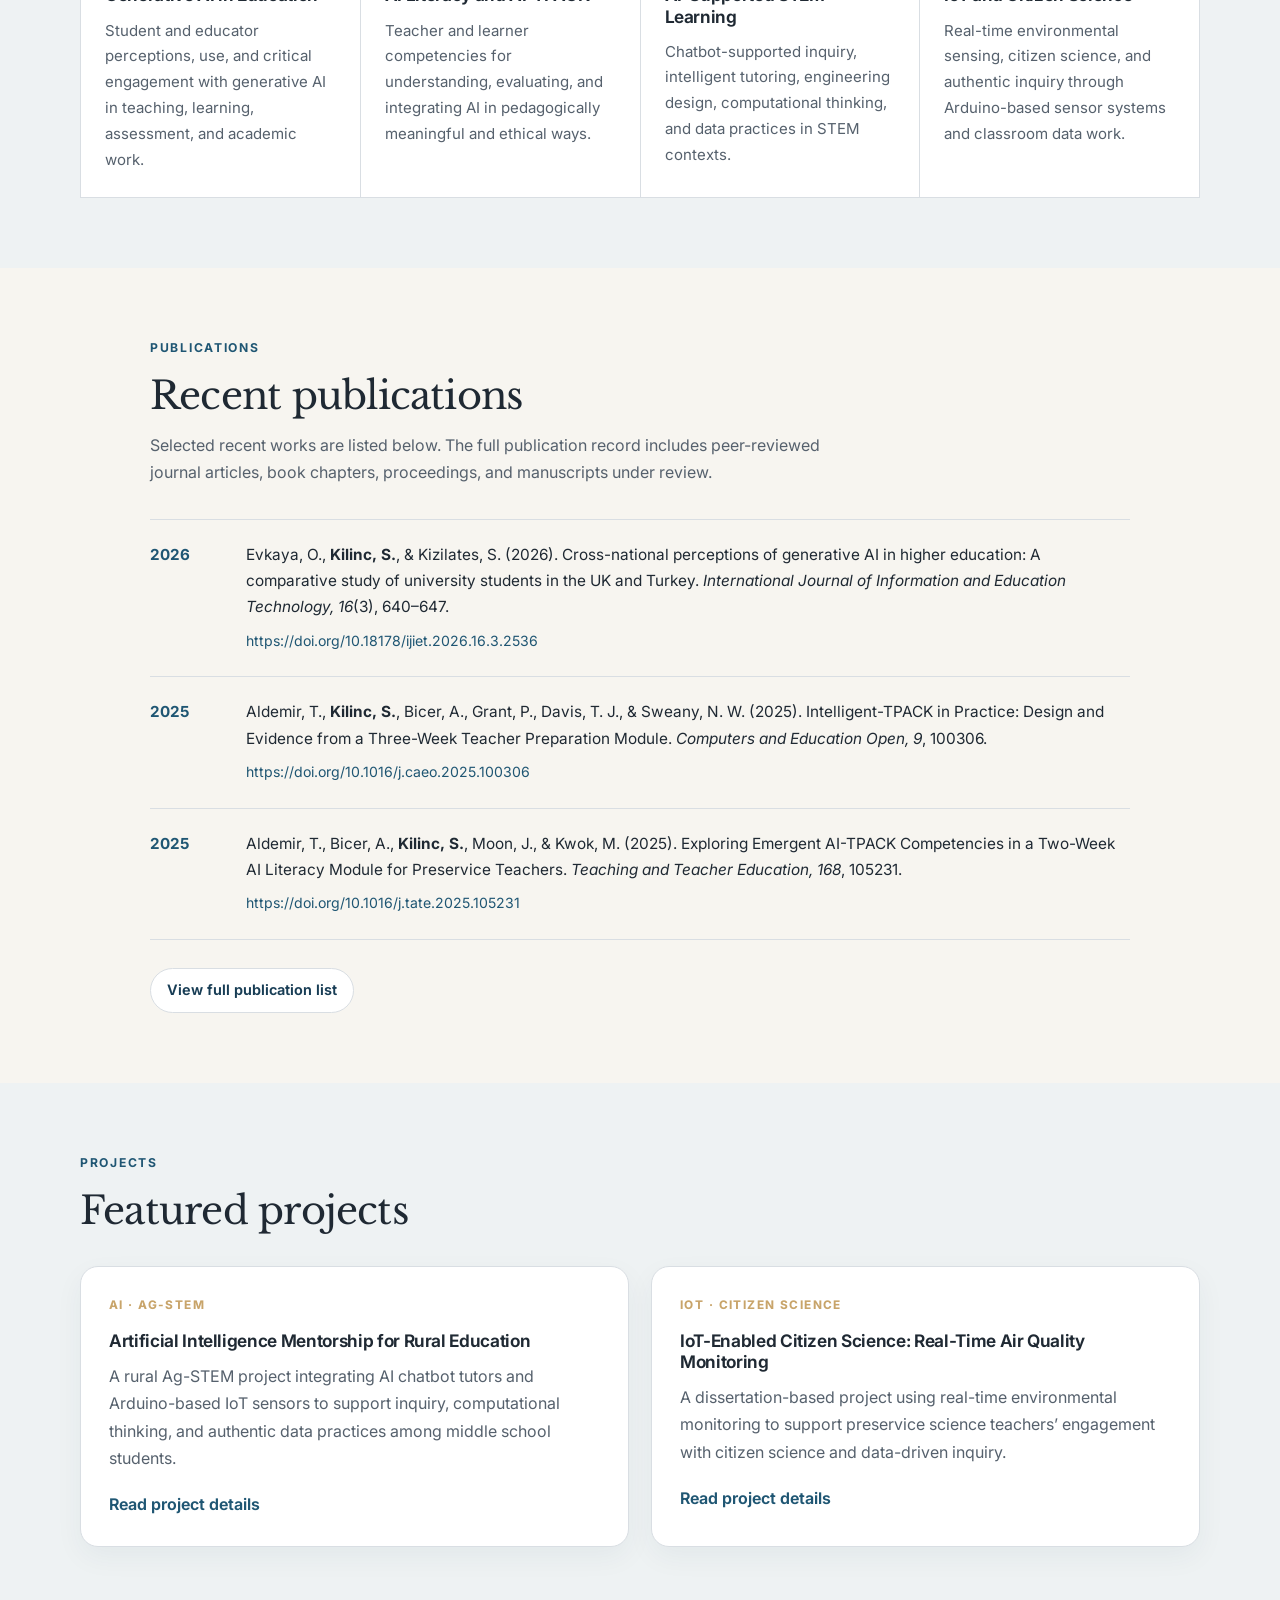
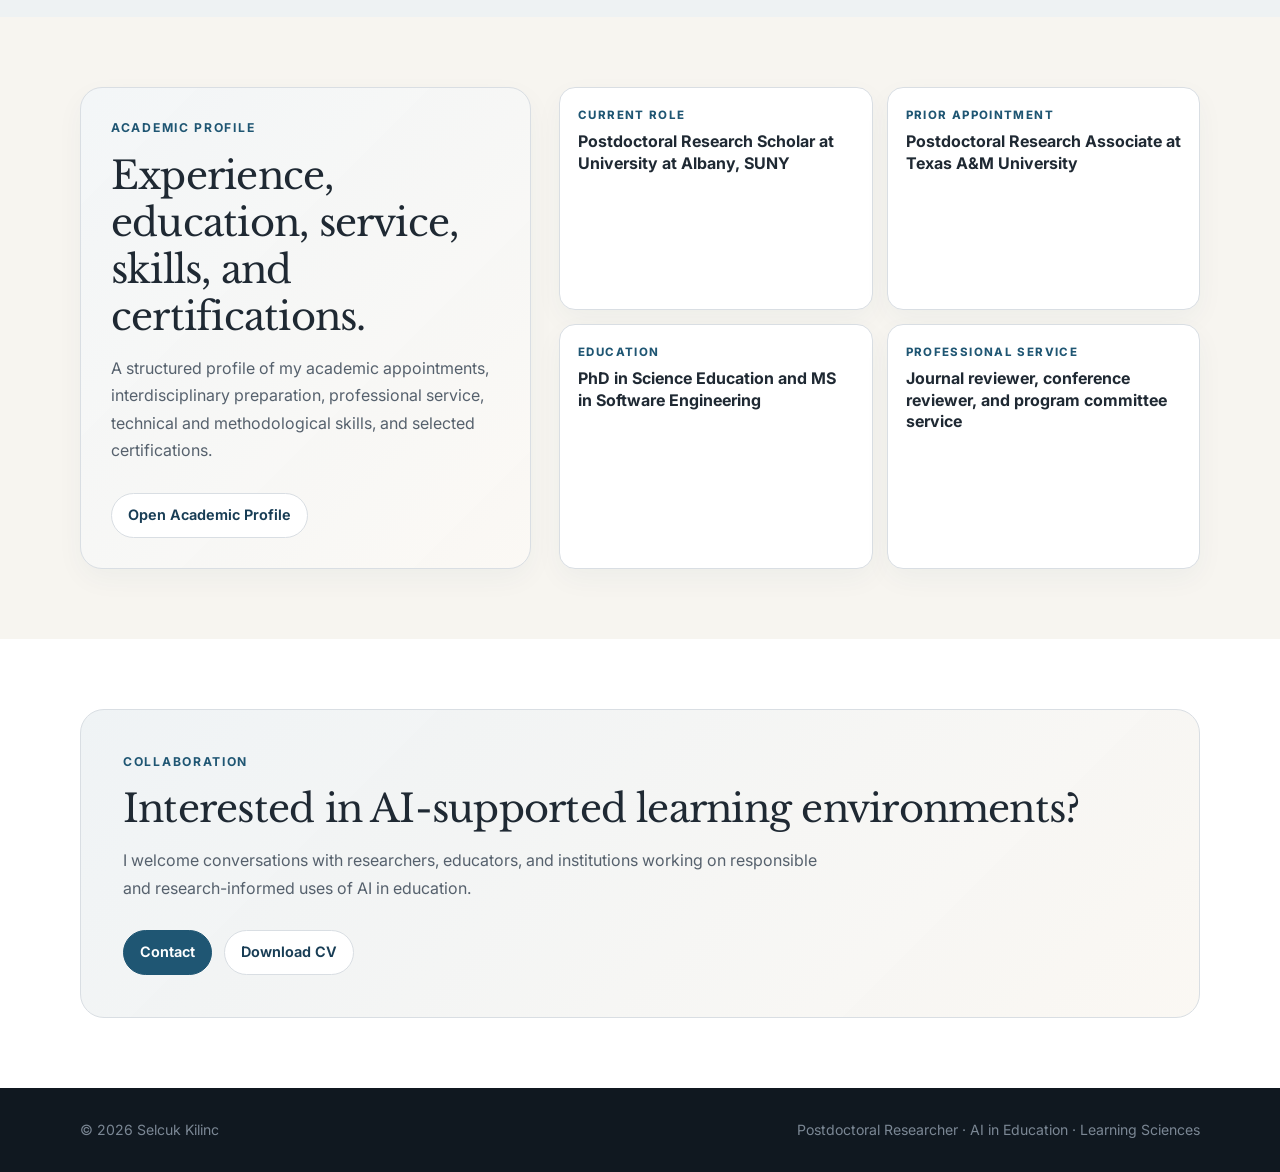
==== commit 8771d02a: "Add files via upload" ====
--- a/index.html
+++ b/index.html
@@ -1,2190 +1,285 @@
 <!DOCTYPE html>
 <html lang="en">
 <head>
-    <meta charset="UTF-8">
-    <meta name="viewport" content="width=device-width, initial-scale=1.0">
-    <title>Selcuk Kilinc | Postdoctoral Researcher</title>
-    <link rel="preconnect" href="https://fonts.googleapis.com">
-    <link rel="preconnect" href="https://fonts.gstatic.com" crossorigin>
-    <link href="https://fonts.googleapis.com/css2?family=Playfair+Display:wght@400;500;600;700&family=Source+Sans+3:wght@300;400;500;600;700&display=swap" rel="stylesheet">
-    <style>
-        :root {
-            --primary: #1A4F7A;
-            --primary-dark: #143d5e;
-            --primary-light: #2a6a9e;
-            --accent: #F4A259;
-            --accent-light: #f7bc82;
-            --text-dark: #222;
-            --text-medium: #444;
-            --text-light: #666;
-            --bg-white: #ffffff;
-            --bg-light: #f8f9fa;
-            --bg-card: #ffffff;
-            --border-light: #e8e8e8;
-            --shadow-sm: 0 2px 8px rgba(0,0,0,0.06);
-            --shadow-md: 0 4px 16px rgba(0,0,0,0.08);
-            --shadow-lg: 0 8px 32px rgba(0,0,0,0.12);
-            --transition: all 0.3s ease;
-        }
-
-        * {
-            margin: 0;
-            padding: 0;
-            box-sizing: border-box;
-        }
-
-        html {
-            scroll-behavior: smooth;
-        }
-
-        body {
-            font-family: 'Source Sans 3', sans-serif;
-            font-size: 17px;
-            line-height: 1.7;
-            color: var(--text-dark);
-            background-color: var(--bg-light);
-        }
-
-        h1, h2, h3, h4, h5 {
-            font-family: 'Playfair Display', serif;
-            font-weight: 600;
-            line-height: 1.3;
-        }
-
-        a {
-            color: var(--primary);
-            text-decoration: none;
-            transition: var(--transition);
-        }
-
-        a:hover {
-            color: var(--primary-light);
-        }
-
-        .container {
-            max-width: 1100px;
-            margin: 0 auto;
-            padding: 0 24px;
-        }
-
-        /* Navbar */
-        .navbar {
-            position: fixed;
-            top: 0;
-            left: 0;
-            right: 0;
-            background: var(--bg-white);
-            border-bottom: 1px solid var(--border-light);
-            z-index: 1000;
-            box-shadow: var(--shadow-sm);
-        }
-
-        .navbar .container {
-            max-width: 1200px;
-            display: flex;
-            justify-content: space-between;
-            align-items: center;
-            height: 70px;
-        }
-
-        .navbar-brand {
-            font-family: 'Playfair Display', serif;
-            font-size: 1.4rem;
-            font-weight: 600;
-            color: var(--primary);
-            white-space: nowrap;
-            margin-right: 24px;
-        }
-
-        .navbar-menu {
-            display: flex;
-            list-style: none;
-            gap: 4px;
-        }
-
-        .navbar-menu a {
-            display: block;
-            padding: 8px 10px;
-            font-size: 0.85rem;
-            font-weight: 500;
-            color: var(--text-medium);
-            border-radius: 6px;
-            transition: var(--transition);
-        }
-
-        .navbar-menu a:hover,
-        .navbar-menu a.active {
-            color: var(--primary);
-            background: rgba(26, 79, 122, 0.08);
-        }
-
-        .menu-toggle {
-            display: none;
-            flex-direction: column;
-            gap: 5px;
-            cursor: pointer;
-            padding: 8px;
-        }
-
-        .menu-toggle span {
-            width: 24px;
-            height: 2px;
-            background: var(--text-dark);
-            transition: var(--transition);
-        }
-
-        /* Hero Section */
-        .hero {
-            padding: 120px 0 60px;
-            background: linear-gradient(135deg, var(--bg-white) 0%, var(--bg-light) 100%);
-        }
-
-        .hero-content {
-            display: grid;
-            grid-template-columns: 280px 1fr;
-            gap: 50px;
-            align-items: center;
-        }
-
-        .hero-image {
-            position: relative;
-        }
-
-        .hero-image img {
-            width: 100%;
-            max-width: 280px;
-            aspect-ratio: 1;
-            object-fit: cover;
-            border-radius: 20px;
-            box-shadow: var(--shadow-lg);
-            border: 4px solid var(--bg-white);
-        }
-
-        .hero-image::after {
-            content: '';
-            position: absolute;
-            top: 15px;
-            left: 15px;
-            right: -15px;
-            bottom: -15px;
-            border: 3px solid var(--accent);
-            border-radius: 20px;
-            z-index: -1;
-        }
-
-        .hero-text h1 {
-            font-size: 2.8rem;
-            color: var(--text-dark);
-            margin-bottom: 8px;
-        }
-
-        .hero-text .title {
-            font-size: 1.2rem;
-            color: var(--primary);
-            font-weight: 500;
-            margin-bottom: 20px;
-        }
-
-        .hero-text .summary {
-            font-size: 1.05rem;
-            color: var(--text-medium);
-            margin-bottom: 28px;
-            max-width: 560px;
-        }
-
-        .hero-buttons {
-            display: flex;
-            gap: 16px;
-            flex-wrap: wrap;
-            align-items: center;
-            margin-bottom: 20px;
-        }
-
-        .btn {
-            display: inline-flex;
-            align-items: center;
-            gap: 8px;
-            padding: 12px 24px;
-            font-size: 0.95rem;
-            font-weight: 600;
-            border-radius: 8px;
-            cursor: pointer;
-            transition: var(--transition);
-            border: none;
-        }
-
-        .btn-primary {
-            background: var(--primary);
-            color: white;
-        }
-
-        .btn-primary:hover {
-            background: var(--primary-dark);
-            color: white;
-            transform: translateY(-2px);
-            box-shadow: var(--shadow-md);
-        }
-
-        .social-links {
-            display: flex;
-            gap: 12px;
-        }
-
-        .social-links a {
-            display: flex;
-            align-items: center;
-            justify-content: center;
-            width: 42px;
-            height: 42px;
-            border-radius: 50%;
-            background: var(--bg-light);
-            color: var(--text-medium);
-            transition: var(--transition);
-        }
-
-        .social-links a:hover {
-            background: var(--primary);
-            color: white;
-            transform: translateY(-2px);
-        }
-
-        .social-links svg {
-            width: 20px;
-            height: 20px;
-        }
-
-        .social-links .rg-btn .rg-icon {
-            font-family: 'Times New Roman', serif;
-            font-size: 1.1rem;
-            font-weight: 400;
-            letter-spacing: -1px;
-        }
-
-        .social-links .rg-btn .rg-icon sup {
-            font-size: 0.65rem;
-            position: relative;
-            top: -2px;
-        }
-
-        /* Milestone Cards */
-        .milestones {
-            display: grid;
-            grid-template-columns: repeat(4, 1fr);
-            gap: 16px;
-            margin-top: 35px;
-        }
-
-        .milestone-card {
-            background: var(--bg-white);
-            padding: 22px 16px;
-            border-radius: 12px;
-            text-align: center;
-            box-shadow: var(--shadow-sm);
-            border: 1px solid var(--border-light);
-            transition: var(--transition);
-        }
-
-        .milestone-card:hover {
-            transform: translateY(-4px);
-            box-shadow: var(--shadow-md);
-            border-color: var(--accent);
-        }
-
-        .milestone-card .number {
-            font-family: 'Playfair Display', serif;
-            font-size: 2.4rem;
-            font-weight: 700;
-            color: var(--primary);
-            margin-bottom: 6px;
-        }
-
-        .milestone-card .label {
-            font-size: 0.9rem;
-            color: var(--text-light);
-            font-weight: 500;
-        }
-
-        /* Sections */
-        section {
-            padding: 50px 0;
-        }
-
-        section:nth-child(even) {
-            background: var(--bg-white);
-        }
-
-        .section-header {
-            text-align: center;
-            margin-bottom: 35px;
-        }
-
-        .section-header h2 {
-            font-size: 2.2rem;
-            color: var(--text-dark);
-            margin-bottom: 12px;
-        }
-
-        .section-header .underline {
-            width: 60px;
-            height: 4px;
-            background: var(--accent);
-            margin: 0 auto;
-            border-radius: 2px;
-        }
-
-        /* About Section */
-        .about-content {
-            display: grid;
-            grid-template-columns: 1.3fr 1fr;
-            gap: 40px;
-            align-items: start;
-        }
-
-        .about-text p {
-            color: var(--text-medium);
-            margin-bottom: 10px;
-            font-size: 0.92rem;
-            line-height: 1.6;
-            text-align: justify;
-            hyphens: auto;
-        }
-
-        .about-text p:last-child {
-            margin-bottom: 0;
-        }
-
-        .about-sidebar h3 {
-            font-size: 1.15rem;
-            color: var(--text-dark);
-            margin-bottom: 12px;
-            padding-bottom: 6px;
-            border-bottom: 2px solid var(--accent);
-        }
-
-        .about-sidebar ul {
-            list-style: none;
-            margin-bottom: 20px;
-        }
-
-        .about-sidebar li {
-            padding: 5px 0;
-            padding-left: 18px;
-            position: relative;
-            color: var(--text-medium);
-            font-size: 0.88rem;
-            line-height: 1.5;
-        }
-
-        .about-sidebar li::before {
-            content: '▸';
-            position: absolute;
-            left: 0;
-            color: var(--accent);
-            font-weight: bold;
-        }
-
-        .membership-list li::before {
-            content: '•';
-        }
-
-        /* Experience Timeline */
-        .timeline {
-            position: relative;
-            max-width: 900px;
-            margin: 0 auto;
-        }
-
-        .timeline::before {
-            content: '';
-            position: absolute;
-            left: 0;
-            top: 0;
-            bottom: 0;
-            width: 4px;
-            background: linear-gradient(to bottom, var(--primary), var(--accent));
-            border-radius: 4px;
-        }
-
-        .timeline-item {
-            position: relative;
-            padding-left: 45px;
-            padding-bottom: 28px;
-        }
-
-        .timeline-item:last-child {
-            padding-bottom: 0;
-        }
-
-        .timeline-item::before {
-            content: '';
-            position: absolute;
-            left: -8px;
-            top: 8px;
-            width: 20px;
-            height: 20px;
-            background: linear-gradient(135deg, var(--primary), var(--accent));
-            border: 4px solid var(--bg-white);
-            border-radius: 50%;
-            box-shadow: var(--shadow-md);
-        }
-
-        .timeline-content {
-            background: var(--bg-white);
-            padding: 22px 26px;
-            border-radius: 14px;
-            box-shadow: var(--shadow-sm);
-            border: 1px solid var(--border-light);
-            transition: var(--transition);
-            position: relative;
-        }
-
-        .timeline-content:hover {
-            box-shadow: var(--shadow-md);
-            transform: translateX(3px);
-        }
-
-        .timeline-header {
-            display: flex;
-            justify-content: space-between;
-            align-items: flex-start;
-            gap: 12px;
-            margin-bottom: 14px;
-        }
-
-        .timeline-header h3 {
-            font-size: 1.15rem;
-            color: var(--text-dark);
-            flex: 1;
-            min-width: 0;
-        }
-
-        .timeline-header h3.long-title {
-            font-size: 1.02rem;
-        }
-
-        .timeline-date {
-            font-size: 0.82rem;
-            color: white;
-            font-weight: 600;
-            background: linear-gradient(135deg, var(--primary), var(--primary-light));
-            padding: 5px 12px;
-            border-radius: 20px;
-            box-shadow: var(--shadow-sm);
-            white-space: nowrap;
-            flex-shrink: 0;
-        }
-
-        .timeline-institution {
-            font-size: 1rem;
-            color: var(--primary);
-            font-weight: 500;
-            margin-bottom: 14px;
-            display: flex;
-            align-items: center;
-            gap: 8px;
-        }
-
-        .timeline-institution::before {
-            content: '📍';
-            font-size: 0.9rem;
-        }
-
-        .project-type {
-            display: inline-block;
-            font-size: 0.75rem;
-            font-weight: 600;
-            color: var(--accent);
-            background: rgba(244, 162, 89, 0.15);
-            padding: 3px 10px;
-            border-radius: 4px;
-            text-transform: uppercase;
-            letter-spacing: 0.5px;
-        }
-
-        .project-meta-row {
-            display: flex;
-            align-items: center;
-            gap: 12px;
-            flex-wrap: wrap;
-            margin-bottom: 10px;
-        }
-
-        .project-meta-row .timeline-institution {
-            margin-bottom: 0;
-        }
-
-        /* Teaching Roles */
-        .teaching-role {
-            margin-bottom: 18px;
-            padding-left: 12px;
-            border-left: 3px solid var(--accent);
-        }
-
-        .teaching-role:last-child {
-            margin-bottom: 0;
-        }
-
-        .role-title {
-            font-family: 'Source Sans 3', sans-serif;
-            font-size: 0.95rem;
-            font-weight: 600;
-            color: var(--primary);
-            margin-bottom: 10px;
-        }
-
-        .course-list {
-            list-style: none;
-            margin-left: 8px;
-        }
-
-        .course-list li {
-            padding: 8px 0 8px 20px;
-            position: relative;
-            color: var(--text-medium);
-            font-size: 0.88rem;
-            line-height: 1.55;
-            border-bottom: 1px solid var(--border-light);
-        }
-
-        .course-list li:last-child {
-            border-bottom: none;
-        }
-
-        .course-list li::before {
-            content: '○';
-            position: absolute;
-            left: 0;
-            color: var(--primary);
-            font-size: 0.7rem;
-            top: 10px;
-        }
-
-        .course-title-row {
-            display: flex;
-            justify-content: space-between;
-            align-items: center;
-            gap: 10px;
-            margin-bottom: 3px;
-        }
-
-        .course-title-row strong {
-            color: var(--text-dark);
-            flex: 1;
-        }
-
-        .course-tag {
-            display: inline-block;
-            font-size: 0.7rem;
-            font-weight: 500;
-            color: white;
-            background: var(--primary);
-            padding: 2px 8px;
-            border-radius: 10px;
-            white-space: nowrap;
-            flex-shrink: 0;
-        }
-
-        .timeline-content > ul {
-            list-style: none;
-        }
-
-        .timeline-content > ul > li {
-            padding: 5px 0;
-            padding-left: 18px;
-            position: relative;
-            color: var(--text-medium);
-            font-size: 0.92rem;
-            line-height: 1.55;
-        }
-
-        .timeline-content > ul > li::before {
-            content: '▸';
-            position: absolute;
-            left: 0;
-            color: var(--accent);
-            font-weight: bold;
-        }
-
-        /* Education Cards */
-        .education-grid {
-            display: grid;
-            grid-template-columns: repeat(2, 1fr);
-            gap: 24px;
-        }
-
-        .education-card {
-            background: var(--bg-white);
-            padding: 28px;
-            border-radius: 12px;
-            box-shadow: var(--shadow-sm);
-            border: 1px solid var(--border-light);
-            border-left: 4px solid var(--primary);
-            transition: var(--transition);
-        }
-
-        .education-card:hover {
-            box-shadow: var(--shadow-md);
-            transform: translateY(-3px);
-        }
-
-        .education-card h3 {
-            font-size: 1.15rem;
-            color: var(--text-dark);
-            margin-bottom: 8px;
-        }
-
-        .education-card .institution {
-            color: var(--primary);
-            font-weight: 500;
-            margin-bottom: 4px;
-        }
-
-        .education-card .date {
-            font-size: 0.9rem;
-            color: var(--text-light);
-            margin-bottom: 12px;
-        }
-
-        .education-card .thesis {
-            font-size: 0.92rem;
-            color: var(--text-medium);
-            font-style: italic;
-            padding-top: 12px;
-            border-top: 1px solid var(--border-light);
-        }
-
-        .education-card .thesis a {
-            color: var(--primary);
-            font-style: normal;
-            transition: var(--transition);
-        }
-
-        .education-card .thesis a:hover {
-            color: var(--accent);
-            text-decoration: underline;
-        }
-
-        /* Projects Grid */
-        .projects-grid {
-            display: grid;
-            grid-template-columns: repeat(2, 1fr);
-            gap: 24px;
-        }
-
-        .project-card {
-            background: var(--bg-white);
-            padding: 28px;
-            border-radius: 12px;
-            box-shadow: var(--shadow-sm);
-            border: 1px solid var(--border-light);
-            transition: var(--transition);
-        }
-
-        .project-card:hover {
-            box-shadow: var(--shadow-md);
-            border-color: var(--accent);
-        }
-
-        .project-card .tag {
-            display: inline-block;
-            font-size: 0.78rem;
-            font-weight: 600;
-            color: var(--accent);
-            background: rgba(244, 162, 89, 0.15);
-            padding: 4px 10px;
-            border-radius: 4px;
-            margin-bottom: 12px;
-            text-transform: uppercase;
-            letter-spacing: 0.5px;
-        }
-
-        .project-card h3 {
-            font-size: 1.15rem;
-            color: var(--text-dark);
-            margin-bottom: 10px;
-        }
-
-        .project-card .meta {
-            font-size: 0.9rem;
-            color: var(--text-light);
-            margin-bottom: 14px;
-        }
-
-        .project-card ul {
-            list-style: none;
-        }
-
-        .project-card li {
-            padding: 5px 0;
-            padding-left: 18px;
-            position: relative;
-            color: var(--text-medium);
-            font-size: 0.92rem;
-        }
-
-        .project-card li::before {
-            content: '▸';
-            position: absolute;
-            left: 0;
-            color: var(--accent);
-        }
-
-        /* Publications */
-        .publications-section {
-            margin-bottom: 28px;
-        }
-
-        .publications-section:last-child {
-            margin-bottom: 0;
-        }
-
-        .publications-section h3 {
-            font-size: 1.2rem;
-            color: var(--text-dark);
-            margin-bottom: 14px;
-            padding-bottom: 8px;
-            border-bottom: 2px solid var(--accent);
-        }
-
-        .publications-section ol {
-            list-style-position: outside;
-            padding-left: 22px;
-        }
-
-        .publications-section li {
-            padding: 10px 0;
-            border-bottom: 1px solid var(--border-light);
-            color: var(--text-medium);
-            font-size: 0.9rem;
-            line-height: 1.55;
-        }
-
-        .publications-section li:last-child {
-            border-bottom: none;
-        }
-
-        .author-me {
-            font-weight: 700;
-            color: var(--primary);
-        }
-
-        .publications-section em {
-            color: var(--text-dark);
-        }
-
-        .publications-section a {
-            word-break: break-all;
-            font-size: 0.88rem;
-        }
-
-        /* Presentations */
-        .presentations-grid {
-            display: grid;
-            gap: 16px;
-        }
-
-        .presentation-item {
-            background: var(--bg-white);
-            padding: 20px 24px;
-            border-radius: 10px;
-            box-shadow: var(--shadow-sm);
-            border: 1px solid var(--border-light);
-            transition: var(--transition);
-        }
-
-        .presentation-item:hover {
-            box-shadow: var(--shadow-md);
-        }
-
-        .presentation-item h4 {
-            font-size: 1rem;
-            font-family: 'Source Sans 3', sans-serif;
-            font-weight: 600;
-            color: var(--text-dark);
-            margin-bottom: 6px;
-        }
-
-        .presentation-item .venue {
-            font-size: 0.92rem;
-            color: var(--primary);
-            margin-bottom: 4px;
-        }
-
-        .presentation-item .details {
-            font-size: 0.88rem;
-            color: var(--text-light);
-        }
-
-        .presentations-subsection {
-            margin-bottom: 36px;
-        }
-
-        .presentations-subsection h3 {
-            font-size: 1.2rem;
-            color: var(--text-dark);
-            margin-bottom: 18px;
-            padding-left: 14px;
-            border-left: 4px solid var(--accent);
-        }
-
-        /* Teaching */
-        .teaching-grid {
-            display: grid;
-            gap: 20px;
-        }
-
-        .teaching-item {
-            background: var(--bg-white);
-            padding: 24px;
-            border-radius: 12px;
-            box-shadow: var(--shadow-sm);
-            border: 1px solid var(--border-light);
-        }
-
-        .teaching-item h4 {
-            font-size: 1.05rem;
-            font-family: 'Source Sans 3', sans-serif;
-            font-weight: 600;
-            color: var(--text-dark);
-            margin-bottom: 6px;
-        }
-
-        .teaching-item .course-meta {
-            font-size: 0.9rem;
-            color: var(--primary);
-            margin-bottom: 10px;
-        }
-
-        .teaching-item p {
-            color: var(--text-medium);
-            font-size: 0.94rem;
-        }
-
-        /* Contact Section */
-        .contact-content {
-            display: grid;
-            grid-template-columns: 1fr 1fr;
-            gap: 50px;
-            max-width: 800px;
-            margin: 0 auto;
-        }
-
-        .contact-info h3 {
-            font-size: 1.3rem;
-            color: var(--text-dark);
-            margin-bottom: 20px;
-        }
-
-        .contact-item {
-            display: flex;
-            align-items: flex-start;
-            gap: 14px;
-            margin-bottom: 18px;
-        }
-
-        .contact-item svg {
-            width: 22px;
-            height: 22px;
-            color: var(--primary);
-            flex-shrink: 0;
-            margin-top: 2px;
-        }
-
-        .contact-item .label {
-            font-size: 0.85rem;
-            color: var(--text-light);
-            margin-bottom: 2px;
-        }
-
-        .contact-item .value {
-            color: var(--text-dark);
-            font-weight: 500;
-        }
-
-        .contact-links h3 {
-            font-size: 1.3rem;
-            color: var(--text-dark);
-            margin-bottom: 20px;
-        }
-
-        .contact-social-link {
-            display: flex;
-            align-items: center;
-            gap: 12px;
-            padding: 14px 18px;
-            background: var(--bg-light);
-            border-radius: 10px;
-            margin-bottom: 12px;
-            transition: var(--transition);
-        }
-
-        .contact-social-link:hover {
-            background: var(--primary);
-            color: white;
-            transform: translateX(5px);
-        }
-
-        .contact-social-link svg {
-            width: 22px;
-            height: 22px;
-        }
-
-        .rg-icon-contact {
-            font-family: 'Times New Roman', serif;
-            font-size: 1.1rem;
-            font-weight: 400;
-            letter-spacing: -1px;
-        }
-
-        .rg-icon-contact sup {
-            font-size: 0.65rem;
-            position: relative;
-            top: -2px;
-        }
-
-        /* Footer */
-        footer {
-            background: var(--text-dark);
-            color: rgba(255,255,255,0.7);
-            text-align: center;
-            padding: 30px;
-            font-size: 0.9rem;
-        }
-
-        footer a {
-            color: var(--accent);
-        }
-
-        /* Responsive */
-        @media (max-width: 900px) {
-            .navbar-menu {
-                position: fixed;
-                top: 70px;
-                left: 0;
-                right: 0;
-                background: var(--bg-white);
-                flex-direction: column;
-                padding: 20px;
-                gap: 4px;
-                box-shadow: var(--shadow-md);
-                transform: translateY(-150%);
-                opacity: 0;
-                transition: var(--transition);
-            }
-
-            .navbar-menu.active {
-                transform: translateY(0);
-                opacity: 1;
-            }
-
-            .menu-toggle {
-                display: flex;
-            }
-
-            .hero-content {
-                grid-template-columns: 1fr;
-                text-align: center;
-            }
-
-            .hero-image {
-                margin: 0 auto;
-                max-width: 220px;
-            }
-
-            .hero-image img {
-                max-width: 220px;
-            }
-
-            .hero-buttons {
-                justify-content: center;
-            }
-
-            .social-links {
-                justify-content: center;
-            }
-
-            .milestones {
-                grid-template-columns: repeat(2, 1fr);
-            }
-
-            .about-content {
-                grid-template-columns: 1fr;
-            }
-
-            .education-grid {
-                grid-template-columns: 1fr;
-            }
-
-            .projects-grid {
-                grid-template-columns: 1fr;
-            }
-
-            .contact-content {
-                grid-template-columns: 1fr;
-            }
-
-            .timeline::before {
-                left: 6px;
-            }
-
-            .timeline-item::before {
-                left: 0;
-            }
-        }
-
-        @media (max-width: 600px) {
-            .hero {
-                padding: 100px 0 40px;
-            }
-
-            .hero-text h1 {
-                font-size: 2rem;
-            }
-
-            .section-header h2 {
-                font-size: 1.8rem;
-            }
-
-            .milestones {
-                grid-template-columns: 1fr 1fr;
-                gap: 12px;
-            }
-
-            .milestone-card {
-                padding: 20px 14px;
-            }
-
-            .milestone-card .number {
-                font-size: 2rem;
-            }
-
-            section {
-                padding: 35px 0;
-            }
-        }
-
-        /* Service/Editorial Roles */
-        .service-section {
-            margin-top: 40px;
-            padding-top: 30px;
-            border-top: 2px solid var(--border-light);
-        }
-
-        .service-section > h3 {
-            font-size: 1.3rem;
-            color: var(--text-dark);
-            margin-bottom: 20px;
-        }
-
-        .service-grid {
-            display: grid;
-            grid-template-columns: repeat(3, 1fr);
-            gap: 24px;
-        }
-
-        .service-column {
-            background: var(--bg-light);
-            padding: 20px;
-            border-radius: 12px;
-            border: 1px solid var(--border-light);
-        }
-
-        .service-column h4 {
-            font-family: 'Source Sans 3', sans-serif;
-            font-size: 0.95rem;
-            font-weight: 600;
-            color: var(--primary);
-            margin-bottom: 12px;
-            padding-bottom: 8px;
-            border-bottom: 2px solid var(--accent);
-        }
-
-        .service-column ul {
-            list-style: none;
-        }
-
-        .service-column li {
-            padding: 6px 0;
-            padding-left: 16px;
-            position: relative;
-            color: var(--text-medium);
-            font-size: 0.88rem;
-            line-height: 1.5;
-        }
-
-        .service-column li::before {
-            content: '•';
-            position: absolute;
-            left: 0;
-            color: var(--accent);
-            font-weight: bold;
-        }
-
-        @media (max-width: 900px) {
-            .service-grid {
-                grid-template-columns: repeat(2, 1fr);
-            }
-        }
-
-        @media (max-width: 600px) {
-            .service-grid {
-                grid-template-columns: 1fr;
-            }
-        }
-
-        .service-subtitle {
-            font-family: 'Source Sans 3', sans-serif;
-            font-size: 1.05rem;
-            font-weight: 600;
-            color: var(--primary);
-            margin-top: 24px;
-            margin-bottom: 12px;
-            padding-left: 12px;
-            border-left: 3px solid var(--accent);
-        }
-
-        .service-subtitle:first-of-type {
-            margin-top: 0;
-        }
-    </style>
+  <meta charset="UTF-8" />
+  <meta name="viewport" content="width=device-width, initial-scale=1.0" />
+
+  <title>Selcuk Kilinc | Postdoctoral Researcher</title>
+  <meta name="description" content="Academic website of Selcuk Kilinc, Postdoctoral Researcher in AI in Education, Learning Sciences, and STEM Education." />
+  <meta name="author" content="Selcuk Kilinc" />
+
+  <meta property="og:title" content="Selcuk Kilinc | Postdoctoral Researcher" />
+  <meta property="og:description" content="Academic portfolio of Selcuk Kilinc, Postdoctoral Researcher in AI in Education, Learning Sciences, and STEM Education." />
+  <meta property="og:type" content="website" />
+  <meta property="og:image" content="assets/img/profile.jpg" />
+
+  <link rel="preconnect" href="https://fonts.googleapis.com" />
+  <link rel="preconnect" href="https://fonts.gstatic.com" crossorigin />
+  <link href="https://fonts.googleapis.com/css2?family=Libre+Baskerville:wght@400;700&family=Inter:wght@400;500;600;700&display=swap" rel="stylesheet" />
+
+  <link rel="stylesheet" href="assets/css/style.css" />
 </head>
-<body>
-    <!-- Navbar -->
-    <nav class="navbar">
-        <div class="container">
-            <a href="#" class="navbar-brand">Selcuk Kilinc</a>
-            <ul class="navbar-menu" id="navMenu">
-                <li><a href="#about">About</a></li>
-                <li><a href="#experience">Experience</a></li>
-                <li><a href="#education">Education</a></li>
-                <li><a href="#projects">Projects</a></li>
-                <li><a href="#awards">Awards</a></li>
-                <li><a href="#publications">Publications</a></li>
-                <li><a href="#presentations">Presentations</a></li>
-                <li><a href="#teaching">Teaching</a></li>
-                <li><a href="#certificates">Certificates</a></li>
-                <li><a href="#community">Community</a></li>
-                <li><a href="#contact">Contact</a></li>
-            </ul>
-            <div class="menu-toggle" id="menuToggle">
-                <span></span>
-                <span></span>
-                <span></span>
+
+<body data-page="home">
+  <header class="site-header" id="site-header">
+    <nav class="nav container">
+      <a class="brand" href="index.html">
+        <span class="brand-name">Selcuk Kilinc</span>
+        <span class="brand-subtitle">Postdoctoral Researcher</span>
+      </a>
+
+      <button class="nav-toggle" id="nav-toggle" type="button" aria-label="Open navigation">
+        <span></span>
+        <span></span>
+      </button>
+
+      <div class="nav-menu" id="nav-menu">
+        <a href="about.html">About</a>
+        <a href="research.html">Research</a>
+        <a href="publications.html">Publications</a>
+        <a href="projects.html">Projects</a>
+        <a href="presentations.html">Presentations</a>
+        <a href="teaching.html">Teaching</a>
+        <a href="academic-profile.html">Academic Profile</a>
+        <a href="contact.html">Contact</a>
+        <a class="cv-link" href="assets/docs/Selcuk_Kilinc_CV.pdf" target="_blank" rel="noopener">CV</a>
+      </div>
+    </nav>
+  </header>
+
+  <main>
+    <section class="hero">
+      <div class="container hero-grid">
+        <div class="hero-text">
+          <p class="section-label">AI in Education · Learning Sciences · STEM Education</p>
+
+          <h1>Designing research-informed AI learning environments for inquiry, reflection, and meaningful participation.</h1>
+
+          <p class="hero-summary">
+            I am a Postdoctoral Research Scholar at the University at Albany, SUNY. My work examines how generative AI, chatbot tutors, and IoT-enabled learning environments can support inquiry, computational thinking, data practices, assessment, and pedagogical decision-making across K–12 and higher education contexts.
+          </p>
+
+          <div class="hero-actions">
+            <a class="button primary" href="research.html">Research Areas</a>
+            <a class="button secondary" href="publications.html">Publications</a>
+            <a class="button secondary" href="assets/docs/Selcuk_Kilinc_CV.pdf" target="_blank" rel="noopener">Download CV</a>
+          </div>
+
+          <div class="social-button-row">
+            <a class="social-button scholar" href="https://scholar.google.com/citations?user=YOUR_ID" target="_blank" rel="noopener">
+              <span class="social-icon">G</span>
+              <span>Google Scholar</span>
+            </a>
+
+            <a class="social-button rg-link" href="https://www.researchgate.net/profile/Selcuk-Kilinc-4?ev=hdr_xprf" target="_blank" rel="noopener">
+              <span class="social-icon rg">R<sup>G</sup></span>
+              <span>ResearchGate</span>
+            </a>
+
+            <a class="social-button linkedin" href="https://www.linkedin.com/in/selcukilinc/" target="_blank" rel="noopener">
+              <span class="social-icon">in</span>
+              <span>LinkedIn</span>
+            </a>
+
+            <a class="social-button orcid" href="https://orcid.org/0000-0001-8846-7243" target="_blank" rel="noopener">
+              <span class="social-icon">iD</span>
+              <span>ORCID</span>
+            </a>
+          </div>
+        </div>
+
+        <aside class="profile-panel">
+          <img src="assets/img/profile.jpg" alt="Selcuk Kilinc" />
+          <div class="profile-meta">
+            <strong>University at Albany, SUNY</strong>
+            <span>School of Education</span>
+          </div>
+        </aside>
+      </div>
+    </section>
+
+    <section class="section">
+      <div class="container intro-grid">
+        <div>
+          <p class="section-label">Profile</p>
+          <h2>Academic focus</h2>
+        </div>
+
+        <div class="prose">
+          <p>
+            My work sits at the intersection of artificial intelligence in education, learning sciences, and STEM education. I design and study learning environments where AI systems, chatbot mentors, and IoT-enabled tools support students’ inquiry processes, data practices, computational thinking, and engagement with authentic problems.
+          </p>
+          <p>
+            With a PhD in Science Education and an MS in Software Engineering, I approach AI in education as both a design and research problem. My scholarship connects technical systems, pedagogical design, classroom implementation, and empirical analysis.
+          </p>
+          <a class="text-link" href="about.html">Read full biography</a>
+        </div>
+      </div>
+    </section>
+
+    <section class="section soft">
+      <div class="container">
+        <div class="section-heading">
+          <p class="section-label">Research</p>
+          <h2>Research areas</h2>
+        </div>
+
+        <div class="quiet-grid">
+          <article>
+            <h3>Generative AI in Education</h3>
+            <p>Student and educator perceptions, use, and critical engagement with generative AI in teaching, learning, assessment, and academic work.</p>
+          </article>
+
+          <article>
+            <h3>AI Literacy and AI-TPACK</h3>
+            <p>Teacher and learner competencies for understanding, evaluating, and integrating AI in pedagogically meaningful and ethical ways.</p>
+          </article>
+
+          <article>
+            <h3>AI-Supported STEM Learning</h3>
+            <p>Chatbot-supported inquiry, intelligent tutoring, engineering design, computational thinking, and data practices in STEM contexts.</p>
+          </article>
+
+          <article>
+            <h3>IoT and Citizen Science</h3>
+            <p>Real-time environmental sensing, citizen science, and authentic inquiry through Arduino-based sensor systems and classroom data work.</p>
+          </article>
+        </div>
+      </div>
+    </section>
+
+    <section class="section">
+      <div class="container publication-preview">
+        <div class="section-heading">
+          <p class="section-label">Publications</p>
+          <h2>Recent publications</h2>
+          <p class="section-note">
+            Selected recent works are listed below. The full publication record includes peer-reviewed journal articles, book chapters, proceedings, and manuscripts under review.
+          </p>
+        </div>
+
+        <div class="citation-list">
+          <article class="citation-item">
+            <div class="citation-year">2026</div>
+            <div>
+              <p class="citation-text">
+                Evkaya, O., <strong>Kilinc, S.</strong>, & Kizilates, S. (2026). Cross-national perceptions of generative AI in higher education: A comparative study of university students in the UK and Turkey. <em>International Journal of Information and Education Technology, 16</em>(3), 640–647.
+              </p>
+              <a href="https://doi.org/10.18178/ijiet.2026.16.3.2536" target="_blank" rel="noopener">https://doi.org/10.18178/ijiet.2026.16.3.2536</a>
             </div>
-        </div>
-    </nav>
-
-    <!-- Hero Section -->
-    <section class="hero">
-        <div class="container">
-            <div class="hero-content">
-                <div class="hero-image">
-                    <img src="image.jpg" alt="Selcuk Kilinc">
-                </div>
-                <div class="hero-text">
-                    <h1>Selcuk Kilinc</h1>
-                    <p class="title">Postdoctoral Researcher – AI, Learning Sciences & STEM Education</p>
-                    <p class="summary">
-                        Postdoctoral researcher in science and STEM education specializing in AI-supported teaching and learning, with a primary research focus on AI literacy, generative AI, and mixed-methods studies of how AI tools support inquiry, reflection, and pedagogical decision-making.
-                    </p>
-                    <div class="hero-buttons">
-                        <a href="cv.pdf" download class="btn btn-primary">
-                            <svg xmlns="http://www.w3.org/2000/svg" width="18" height="18" viewBox="0 0 24 24" fill="none" stroke="currentColor" stroke-width="2" stroke-linecap="round" stroke-linejoin="round"><path d="M21 15v4a2 2 0 0 1-2 2H5a2 2 0 0 1-2-2v-4"/><polyline points="7 10 12 15 17 10"/><line x1="12" y1="15" x2="12" y2="3"/></svg>
-                            Download CV
-                        </a>
-                    </div>
-                    <div class="social-links">
-                        <a href="https://scholar.google.com/citations?user=YOUR_ID" target="_blank" title="Google Scholar">
-                            <svg viewBox="0 0 24 24" fill="currentColor"><path d="M12 24a7 7 0 110-14 7 7 0 010 14zm0-24L0 9.5l4.838 3.94A8 8 0 0112 9a8 8 0 017.162 4.44L24 9.5z"/></svg>
-                        </a>
-                        <a href="https://www.researchgate.net/profile/Selcuk-Kilinc-4?ev=hdr_xprf" target="_blank" title="ResearchGate" class="rg-btn">
-                            <span class="rg-icon">R<sup>G</sup></span>
-                        </a>
-                        <a href="https://www.linkedin.com/in/selcukilinc/" target="_blank" title="LinkedIn">
-                            <svg viewBox="0 0 24 24" fill="currentColor"><path d="M20.447 20.452h-3.554v-5.569c0-1.328-.027-3.037-1.852-3.037-1.853 0-2.136 1.445-2.136 2.939v5.667H9.351V9h3.414v1.561h.046c.477-.9 1.637-1.85 3.37-1.85 3.601 0 4.267 2.37 4.267 5.455v6.286zM5.337 7.433a2.062 2.062 0 01-2.063-2.065 2.064 2.064 0 112.063 2.065zm1.782 13.019H3.555V9h3.564v11.452zM22.225 0H1.771C.792 0 0 .774 0 1.729v20.542C0 23.227.792 24 1.771 24h20.451C23.2 24 24 23.227 24 22.271V1.729C24 .774 23.2 0 22.222 0h.003z"/></svg>
-                        </a>
-                        <a href="https://orcid.org/0000-0001-8846-7243" target="_blank" title="ORCID">
-                            <svg viewBox="0 0 24 24" fill="currentColor"><path d="M12 0C5.372 0 0 5.372 0 12s5.372 12 12 12 12-5.372 12-12S18.628 0 12 0zM7.369 4.378c.525 0 .947.431.947.947s-.422.947-.947.947a.95.95 0 01-.947-.947c0-.525.422-.947.947-.947zm-.722 3.038h1.444v10.041H6.647V7.416zm3.562 0h3.9c3.712 0 5.344 2.653 5.344 5.025 0 2.578-2.016 5.025-5.325 5.025h-3.919V7.416zm1.444 1.303v7.444h2.297c3.272 0 4.022-2.484 4.022-3.722 0-2.016-1.284-3.722-4.097-3.722h-2.222z"/></svg>
-                        </a>
-                    </div>
-                </div>
+          </article>
+
+          <article class="citation-item">
+            <div class="citation-year">2025</div>
+            <div>
+              <p class="citation-text">
+                Aldemir, T., <strong>Kilinc, S.</strong>, Bicer, A., Grant, P., Davis, T. J., & Sweany, N. W. (2025). Intelligent-TPACK in Practice: Design and Evidence from a Three-Week Teacher Preparation Module. <em>Computers and Education Open, 9</em>, 100306.
+              </p>
+              <a href="https://doi.org/10.1016/j.caeo.2025.100306" target="_blank" rel="noopener">https://doi.org/10.1016/j.caeo.2025.100306</a>
             </div>
-
-            <!-- Milestone Cards -->
-            <div class="milestones">
-                <div class="milestone-card">
-                    <div class="number">12+</div>
-                    <div class="label">Publications</div>
-                </div>
-                <div class="milestone-card">
-                    <div class="number">24+</div>
-                    <div class="label">Presentations & Lectures</div>
-                </div>
-                <div class="milestone-card">
-                    <div class="number">4</div>
-                    <div class="label">Degrees</div>
-                </div>
-                <div class="milestone-card">
-                    <div class="number">12+</div>
-                    <div class="label">Years in Education</div>
-                </div>
+          </article>
+
+          <article class="citation-item">
+            <div class="citation-year">2025</div>
+            <div>
+              <p class="citation-text">
+                Aldemir, T., Bicer, A., <strong>Kilinc, S.</strong>, Moon, J., & Kwok, M. (2025). Exploring Emergent AI-TPACK Competencies in a Two-Week AI Literacy Module for Preservice Teachers. <em>Teaching and Teacher Education, 168</em>, 105231.
+              </p>
+              <a href="https://doi.org/10.1016/j.tate.2025.105231" target="_blank" rel="noopener">https://doi.org/10.1016/j.tate.2025.105231</a>
             </div>
-        </div>
-    </section>
-
-    <!-- About Section -->
-    <section id="about">
-        <div class="container">
-            <div class="section-header">
-                <h2>About Me</h2>
-                <div class="underline"></div>
-            </div>
-            <div class="about-content">
-                <div class="about-text">
-                    <p>
-                        I am a postdoctoral researcher at the University at Albany, State University of New York, working at the intersection of artificial intelligence, the learning sciences, and educational technology. With an interdisciplinary background in software engineering (MS) and science education (PhD), my research explores how AI-driven technologies can support inquiry, reasoning, and meaningful participation in STEM learning environments.
-                    </p>
-                    <p>
-                        My work focuses on the design and study of AI-enhanced learning systems, including generative AI tools, intelligent tutoring environments, and IoT-enabled sensor networks that allow students to engage with authentic, real-world data. Across my projects, I investigate how learners interact with AI as a cognitive partner in processes such as scientific inquiry, computational thinking, and problem-solving. I am particularly interested in how these technologies reshape students' data practices, teachers' pedagogical decision-making, and the broader ecosystems of teaching and learning.
-                    </p>
-                    <p>
-                        Methodologically, I employ mixed-methods and design-based research approaches to examine learning processes across K–12 and higher education contexts. My research has addressed topics such as AI literacy, ethical AI assessment, AI-TPACK development among teachers, and the integration of generative AI tools into classrooms and teacher preparation programs.
-                    </p>
-                    <p>
-                        A central strand of my work involves designing AI-supported STEM learning environments that combine intelligent agents, real-time environmental data, and inquiry-based pedagogy. For example, I have co-designed educational programs that integrate AI chatbot mentors with Arduino-based IoT sensor systems, enabling students to investigate authentic environmental and agricultural problems while developing computational thinking and data literacy.
-                    </p>
-                    <p>
-                        My scholarship has appeared in journals such as <em>Teaching and Teacher Education</em>, <em>Computers & Education Open</em>, and the <em>International Journal of Information and Education Technology</em>, as well as in conference venues including AERA, the International Conference of the Learning Sciences (ICLS), and ACM computing education conferences. In addition to research, I collaborate with teachers, mentor graduate students, contribute to interdisciplinary grant proposals, and support the development of professional learning opportunities for educators integrating AI into their practice.
-                    </p>
-                    <p>
-                        Ultimately, my goal is to design responsible, research-informed AI learning environments that expand access to high-quality STEM education and support teachers and learners in navigating the rapidly evolving landscape of artificial intelligence in education.
-                    </p>
-                </div>
-                <div class="about-sidebar">
-                    <h3>Research Interests</h3>
-                    <ul>
-                        <li>AI in Education & AI-TPACK</li>
-                        <li>AI Chatbots and Intelligent Tutoring Systems</li>
-                        <li>IoT Sensor Networks & Citizen Science in STEM</li>
-                        <li>Agricultural STEM (Ag-STEM) & Rural Education</li>
-                        <li>Assessment, Ethics, and Policy in AI in Education</li>
-                        <li>Computational Thinking & Data Practices in Science</li>
-                        <li>Distance and Online Learning</li>
-                    </ul>
-
-                    <h3>Languages</h3>
-                    <ul>
-                        <li><strong>Turkish</strong> – Native</li>
-                        <li><strong>English</strong> – Advanced (academic publishing, conferences)</li>
-                        <li><strong>German</strong> – Basic</li>
-                    </ul>
-
-                    <h3>Professional Memberships</h3>
-                    <ul class="membership-list">
-                        <li>International Society of the Learning Sciences (ISLS)</li>
-                        <li>National Association for Research in Science Teaching (NARST)</li>
-                        <li>American Educational Research Association (AERA)</li>
-                        <li>Association for Computing Machinery (ACM)</li>
-                        <li>Association for Educational Communications and Technology (AECT)</li>
-                    </ul>
-                </div>
-            </div>
-        </div>
-    </section>
-
-    <!-- Experience Section -->
-    <section id="experience">
-        <div class="container">
-            <div class="section-header">
-                <h2>Professional Experience</h2>
-                <div class="underline"></div>
-            </div>
-            <div class="timeline">
-                <div class="timeline-item">
-                    <div class="timeline-content">
-                        <div class="timeline-header">
-                            <h3>Postdoctoral Research Scholar</h3>
-                            <span class="timeline-date">Jan 2026 – Present</span>
-                        </div>
-                        <p class="timeline-institution">University at Albany, State University of New York, NY, USA</p>
-                        <ul>
-                            <li>Conducting research on artificial intelligence in education, with a focus on AI-supported teaching and learning in higher education.</li>
-                            <li>Examining how generative AI tools are conceptualized and used in educational contexts, including implications for learning and assessment.</li>
-                            <li>Supporting scholarly publications, grant-related activities, and interdisciplinary collaborations in AI in education, learning sciences, and edtech.</li>
-                        </ul>
-                    </div>
-                </div>
-
-                <div class="timeline-item">
-                    <div class="timeline-content">
-                        <div class="timeline-header">
-                            <h3>Postdoctoral Research Associate</h3>
-                            <span class="timeline-date">Jan 2025 – Dec 2025</span>
-                        </div>
-                        <p class="timeline-institution">Texas A&M University, TX, USA</p>
-                        <ul>
-                            <li>Co-designed and implemented an AI-enhanced Ag–STEM program across two rural school districts, reaching 80+ middle school students.</li>
-                            <li>Integrated AI chatbot tutors and Arduino-based IoT sensors to scaffold computational thinking and inquiry in classroom instruction.</li>
-                            <li>Led teacher professional development and classroom support, contributing to grant proposals, invited lectures, and peer-reviewed publications.</li>
-                        </ul>
-                    </div>
-                </div>
-
-                <div class="timeline-item">
-                    <div class="timeline-content">
-                        <div class="timeline-header">
-                            <h3>Research & Teaching Assistant</h3>
-                            <span class="timeline-date">Sep 2015 – Dec 2024</span>
-                        </div>
-                        <p class="timeline-institution">Middle East Technical University, Faculty of Education, Turkey</p>
-                        <ul>
-                            <li>Conducted research, authored publications, and presented at international conferences in science education and educational technology.</li>
-                            <li>Designed and taught undergraduate and graduate courses in instructional technology, research methods, and science pedagogy.</li>
-                            <li>Mentored undergraduate and graduate students in qualitative, quantitative, and mixed-methods research.</li>
-                            <li>Developed technology-enhanced learning environments integrating AI, IoT, and inquiry-based pedagogies.</li>
-                        </ul>
-                    </div>
-                </div>
-
-                <div class="timeline-item">
-                    <div class="timeline-content">
-                        <div class="timeline-header">
-                            <h3>Coordinator for Research Assistants</h3>
-                            <span class="timeline-date">Jan 2023 – Dec 2024</span>
-                        </div>
-                        <p class="timeline-institution">Middle East Technical University, Faculty of Education, Turkey</p>
-                        <ul>
-                            <li>Led 20+ assistants, aligning their responsibilities with faculty priorities and coordinating across departmental initiatives.</li>
-                            <li>Implemented efficient scheduling and workload distribution systems, ensuring timely completion of research and instructional duties.</li>
-                        </ul>
-                    </div>
-                </div>
-
-                <div class="timeline-item">
-                    <div class="timeline-content">
-                        <div class="timeline-header">
-                            <h3>Distance Education Coordinator</h3>
-                            <span class="timeline-date">Mar 2020 – Dec 2024</span>
-                        </div>
-                        <p class="timeline-institution">METU Distance Education Application Research Center, Turkey</p>
-                        <ul>
-                            <li>Helped lead the faculty's transition to online education during COVID-19, supporting 40+ faculty and 200+ students across the faculty.</li>
-                            <li>Collaborated with instructors to develop interactive online courses and used learning analytics to inform improvements.</li>
-                        </ul>
-                    </div>
-                </div>
-
-                <div class="timeline-item">
-                    <div class="timeline-content">
-                        <div class="timeline-header">
-                            <h3>Technology Coordinator</h3>
-                            <span class="timeline-date">Sep 2015 – Dec 2024</span>
-                        </div>
-                        <p class="timeline-institution">Middle East Technical University, Faculty of Education, Turkey</p>
-                        <ul>
-                            <li>Provided technical support and training on educational technologies for 40+ faculty members and staff.</li>
-                            <li>Supported the redesign and maintenance of the department website, improving navigation and access to key information.</li>
-                        </ul>
-                    </div>
-                </div>
-
-                <div class="timeline-item">
-                    <div class="timeline-content">
-                        <div class="timeline-header">
-                            <h3>Chemistry Teacher</h3>
-                            <span class="timeline-date">Sep 2014 – Aug 2015</span>
-                        </div>
-                        <p class="timeline-institution">Jale Tezer High School, Turkey</p>
-                        <ul>
-                            <li>Planned and delivered curriculum-aligned chemistry instruction for 300+ high school students with hands-on experiments.</li>
-                            <li>Designed and implemented online educational materials to support differentiated instruction.</li>
-                        </ul>
-                    </div>
-                </div>
-            </div>
-
-            <!-- Professional Service -->
-            <div class="service-section">
-                <h3>Professional Service</h3>
-                
-                <div class="service-grid">
-                    <div class="service-column">
-                        <h4>Journal Reviewer</h4>
-                        <ul>
-                            <li>Computers & Education Open</li>
-                            <li>Teaching and Teacher Education</li>
-                            <li>Frontiers in Education</li>
-                            <li>Education Innovations: Systems and Future Learning (EISFL)</li>
-                            <li>AIS Transactions on Human-Computer Interaction</li>
-                            <li>International Journal of Science, Technology and Society</li>
-                            <li>Acta Infologica (ACIN)</li>
-                            <li>Turkish Journal of Educational Sciences</li>
-                        </ul>
-                    </div>
-
-                    <div class="service-column">
-                        <h4>Conference Reviewer</h4>
-                        <ul>
-                            <li>AECT International Convention 2026</li>
-                            <li>AIED 2026</li>
-                            <li>ICLS 2026</li>
-                            <li>CSCL Annual Meeting 2026</li>
-                            <li>AECT Online Conference 2026</li>
-                            <li>NARST Annual Conference 2026</li>
-                            <li>AERA Annual Meeting 2026</li>
-                            <li>NARST Annual Conference 2025</li>
-                            <li>National Science and Mathematics Education Congress 2024</li>
-                        </ul>
-                    </div>
-
-                    <div class="service-column">
-                        <h4>Conference Program Committee</h4>
-                        <ul>
-                            <li>ISLS Annual Meeting 2025</li>
-                            <li>National Science and Mathematics Education Congress 2024</li>
-                        </ul>
-                    </div>
-                </div>
-            </div>
-        </div>
-    </section>
-
-    <!-- Education Section -->
-    <section id="education">
-        <div class="container">
-            <div class="section-header">
-                <h2>Education</h2>
-                <div class="underline"></div>
-            </div>
-            <div class="timeline">
-                <div class="timeline-item">
-                    <div class="timeline-content">
-                        <div class="timeline-header">
-                            <h3>Doctor of Philosophy in Science Education</h3>
-                            <span class="timeline-date">Feb 2018 – Jul 2023</span>
-                        </div>
-                        <p class="timeline-institution">Middle East Technical University, Turkey</p>
-                        <ul>
-                            <li><strong>Dissertation:</strong> <a href="https://open.metu.edu.tr/handle/11511/104524" target="_blank">Real-Time Air Quality Monitoring as A Catalyst for the Growth of Pre-Service Science Teachers in Citizen Science</a></li>
-                        </ul>
-                    </div>
-                </div>
-
-                <div class="timeline-item">
-                    <div class="timeline-content">
-                        <div class="timeline-header">
-                            <h3>Master of Science in Software Engineering</h3>
-                            <span class="timeline-date">Sep 2020 – Jul 2022</span>
-                        </div>
-                        <p class="timeline-institution">Middle East Technical University, Turkey</p>
-                        <ul>
-                            <li><strong>Graduation Project:</strong> <a href="https://drive.google.com/file/d/1PQixnSdD_KE5L4O2vGMyDXaNqpjxrIEE/view?usp=sharing" target="_blank">SmartCal: Innovating Mobile Tech for Real-Time Calorie Tracking and Dietary Guidance</a></li>
-                        </ul>
-                    </div>
-                </div>
-
-                <div class="timeline-item">
-                    <div class="timeline-content">
-                        <div class="timeline-header">
-                            <h3>Master of Science in Secondary Science and Mathematics Education</h3>
-                            <span class="timeline-date">Jan 2015 – Jan 2018</span>
-                        </div>
-                        <p class="timeline-institution">Middle East Technical University, Turkey</p>
-                        <ul>
-                            <li><strong>Thesis:</strong> <a href="https://open.metu.edu.tr/handle/11511/27051" target="_blank">Exploring of STEM Readiness of a Faculty of Education in Turkey</a></li>
-                        </ul>
-                    </div>
-                </div>
-
-                <div class="timeline-item">
-                    <div class="timeline-content">
-                        <div class="timeline-header">
-                            <h3 class="long-title">Integrated Bachelor's and Non-Thesis Master's in Chemistry Education</h3>
-                            <span class="timeline-date">Sep 2007 – Jun 2014</span>
-                        </div>
-                        <p class="timeline-institution">Middle East Technical University, Turkey</p>
-                        <ul>
-                            <li><strong>Graduation Project:</strong> <a href="https://drive.google.com/file/d/1VXlFxCDAcPip1WF_mRp4aXbacQI2zuyP/view?usp=sharing" target="_blank">Goal Orientations and Task Values of High School Students</a></li>
-                        </ul>
-                    </div>
-                </div>
-            </div>
-        </div>
-    </section>
-
-    <!-- Projects Section -->
-    <section id="projects">
-        <div class="container">
-            <div class="section-header">
-                <h2>Research Projects</h2>
-                <div class="underline"></div>
-            </div>
-            <div class="timeline">
-                <div class="timeline-item">
-                    <div class="timeline-content">
-                        <div class="timeline-header">
-                            <h3>Artificial Intelligence Mentorship for Rural Education</h3>
-                            <span class="timeline-date">Jan 2025 – Jan 2026</span>
-                        </div>
-                        <div class="project-meta-row">
-                            <p class="timeline-institution">Texas A&M University, Texas, USA</p>
-                            <span class="project-type">Educational Innovation Project</span>
-                        </div>
-                        <ul>
-                            <li>Co-designed and implemented a 16-week AI-enhanced agriculture–STEM curriculum for 80+ middle school students at Caldwell Junior High, emphasizing core computational thinking practices</li>
-                            <li>Integrated Arduino-based IoT sensors and a custom AI chatbot tutor to scaffold inquiry, troubleshooting, and data analysis with authentic environmental data</li>
-                            <li>Led co-design and professional development with teachers to adapt curriculum materials, sensor kits, and assessments to rural school contexts</li>
-                            <li>Coordinated an expansion with Caldwell and Brenham Junior High Schools and leveraged implementation data for multiple conference presentations and journal manuscripts</li>
-                        </ul>
-                    </div>
-                </div>
-
-                <div class="timeline-item">
-                    <div class="timeline-content">
-                        <div class="timeline-header">
-                            <h3>Permaculture Chatbot & Engineering-Design Mentorship</h3>
-                            <span class="timeline-date">Oct 2024 – Present</span>
-                        </div>
-                        <div class="project-meta-row">
-                            <p class="timeline-institution">Turkey</p>
-                            <span class="project-type">Educational Design Project</span>
-                        </div>
-                        <ul>
-                            <li>Designed a custom AI chatbot to scaffold the Engineering Design Process for 12th-grade environmental science students working on permaculture projects</li>
-                            <li>Implemented a two-day unit with ~70 students, introducing chatbot use, design thinking, and core permaculture principles</li>
-                            <li>Guided student teams as they used the chatbot to plan and prototype evidence-based solutions and document design decisions</li>
-                            <li>Collected interaction logs and performance data to iteratively refine the chatbot and prepare a second implementation (Jan 2026) within the Google Classroom + Gemini ecosystem</li>
-                        </ul>
-                    </div>
-                </div>
-
-                <div class="timeline-item">
-                    <div class="timeline-content">
-                        <div class="timeline-header">
-                            <h3>IoT-Enabled Citizen Science: Real-Time Air Quality Monitoring</h3>
-                            <span class="timeline-date">Sep 2022 – Feb 2023</span>
-                        </div>
-                        <div class="project-meta-row">
-                            <p class="timeline-institution">Turkey</p>
-                            <span class="project-type">Dissertation Project</span>
-                        </div>
-                        <ul>
-                            <li>Designed and built WHO-aligned Arduino-based mobile air-quality monitor (PM₂.₅, PM₁₀, key gas pollutants) with real-time display and data log</li>
-                            <li>Integrated the device into a science methods course with 12 preservice teachers as an authentic citizen-science project</li>
-                            <li>Supported preservice teachers in posing research questions, collecting air-quality data across diverse campus locations, and analyzing and visualizing the datasets</li>
-                            <li>Facilitated data-informed presentations and recommendations to university leadership and documented the project in a short field video</li>
-                        </ul>
-                        <p style="margin-top: 8px;"><a href="https://drive.google.com/file/d/1QClVdRxt5e4orU2PHNDOCiXGhPUEPBk3/view?usp=sharing" target="_blank" style="display: inline-flex; align-items: center; gap: 6px; color: var(--primary); font-weight: 600;">🎬 Watch Project Video</a></p>
-                    </div>
-                </div>
-
-                <div class="timeline-item">
-                    <div class="timeline-content">
-                        <div class="timeline-header">
-                            <h3>Determining of Education Faculties' STEM Readiness</h3>
-                            <span class="timeline-date">Jan 2017 – Dec 2017</span>
-                        </div>
-                        <div class="project-meta-row">
-                            <p class="timeline-institution">Turkey</p>
-                            <span class="project-type">Scientific Research Project</span>
-                        </div>
-                        <ul>
-                            <li>Assessed the STEM readiness of education faculty members and preservice teachers after STEM education was introduced into the curriculum</li>
-                            <li>Collected survey and interview data to identify needs in instructional technology use, interdisciplinary collaboration, and perceptions of STEM</li>
-                            <li>Produced a policy report that informed Turkish Higher Education Council professional-development and curriculum-reform efforts</li>
-                        </ul>
-                    </div>
-                </div>
-            </div>
-        </div>
-    </section>
-
-    <!-- Honors & Awards Section -->
-    <section id="awards">
-        <div class="container">
-            <div class="section-header">
-                <h2>Honors & Awards</h2>
-                <div class="underline"></div>
-            </div>
-            <div class="timeline">
-                <div class="timeline-item">
-                    <div class="timeline-content">
-                        <div class="timeline-header">
-                            <h3>TUBITAK 2219 International Postdoctoral Research Fellowship Program</h3>
-                            <span class="timeline-date">2025</span>
-                        </div>
-                        <p class="timeline-institution">The Scientific and Technological Research Council of Turkey</p>
-                        <ul>
-                            <li>Awarded a competitive postdoctoral research fellowship ($23,400) to research AI-enhanced STEM education at Texas A&M University, USA.</li>
-                        </ul>
-                    </div>
-                </div>
-
-                <div class="timeline-item">
-                    <div class="timeline-content">
-                        <div class="timeline-header">
-                            <h3>TUBITAK 2224-A – International Conference Travel Grant</h3>
-                            <span class="timeline-date">2025</span>
-                        </div>
-                        <p class="timeline-institution">Overseas Scientific Meetings Participation Support Program</p>
-                        <ul>
-                            <li>Received approximately $1,700 in travel and registration support to present research at the NARST 2025 Annual International Conference.</li>
-                        </ul>
-                    </div>
-                </div>
-
-                <div class="timeline-item">
-                    <div class="timeline-content">
-                        <div class="timeline-header">
-                            <h3>Dean's Honor List Student</h3>
-                            <span class="timeline-date">2013</span>
-                        </div>
-                        <p class="timeline-institution">Middle East Technical University (METU)</p>
-                        <ul>
-                            <li>Placed on the university honor list twice (January 2013 and July 2013) in recognition of high academic achievement during BS studies.</li>
-                        </ul>
-                    </div>
-                </div>
-            </div>
-        </div>
-    </section>
-
-    <!-- Publications Section -->
-    <section id="publications">
-        <div class="container">
-            <div class="section-header">
-                <h2>Publications</h2>
-                <div class="underline"></div>
-            </div>
-
-            <div class="publications-section">
-                <h3>Peer-Reviewed Journal Articles</h3>
-                <ol>
-                    <li>
-                        Evkaya, O., <span class="author-me">Kilinc, S.</span>, & Kizilates, S. (2026). Cross-national perceptions of generative AI in higher education: A comparative study of university students in the UK and Turkey. <em>International Journal of Information and Education Technology</em>, 16(3), 640–647. <a href="https://doi.org/10.18178/ijiet.2026.16.3.2536" target="_blank">https://doi.org/10.18178/ijiet.2026.16.3.2536</a>
-                    </li>
-                    <li>
-                        Aldemir T., <span class="author-me">Kilinc S.</span>, Bicer A., Grant P., Davis, T. J. & Sweany, N. W. (2025). Intelligent-TPACK in Practice: Design and Evidence from a Three-Week Teacher Preparation Module. <em>Computers and Education Open</em>, 9, 100306. <a href="https://doi.org/10.1016/j.caeo.2025.100306" target="_blank">https://doi.org/10.1016/j.caeo.2025.100306</a>
-                    </li>
-                    <li>
-                        Aldemir T., Bicer A., <span class="author-me">Kilinc S.</span>, Moon J., & Kwok, M. (2025). Exploring Emergent AI-TPACK Competencies in a Two-Week AI Literacy Module for Preservice Teachers. <em>Teaching and Teacher Education</em>, 168, 105231. <a href="https://doi.org/10.1016/j.tate.2025.105231" target="_blank">https://doi.org/10.1016/j.tate.2025.105231</a>
-                    </li>
-                    <li>
-                        <span class="author-me">Kilinc, S.</span>, Geban, O. & Ozturk, G. (2025). STEM in Teacher Education: Readiness, Challenges, and Alignment with Global Frameworks. <em>Ankara University Journal of Faculty of Educational Sciences (JFES)</em>, 58(3), 981-1032. <a href="https://doi.org/10.30964/auebfd.1567788" target="_blank">https://doi.org/10.30964/auebfd.1567788</a>
-                    </li>
-                    <li>
-                        <span class="author-me">Kilinc, S.</span> (2024). Comprehensive AI assessment framework: Enhancing educational evaluation with ethical AI integration. <em>Journal of Educational Technology and Online Learning</em>, 7(4-ICETOL 2024 Special Issue), 521-540. <a href="https://doi.org/10.31681/jetol.1492695" target="_blank">https://doi.org/10.31681/jetol.1492695</a>
-                    </li>
-                    <li>
-                        <span class="author-me">Kilinc, S.</span> (2023). Embracing the Future of Distance Science Education: Opportunities and Challenges of ChatGPT Integration. <em>Asian Journal of Distance Education</em>, 18(1), 205-237. <a href="https://doi.org/10.5281/zenodo.7857396" target="_blank">https://doi.org/10.5281/zenodo.7857396</a>
-                    </li>
-                    <li>
-                        Uzuntiryaki-Kondakci, E., Tuysuz, M., Sarici, E., Soysal, C., & <span class="author-me">Kilinc, S.</span> (2021). The role of the argumentation-based laboratory on the development of pre-service chemistry teachers' argumentation skills. <em>International Journal of Science Education</em>, 43(1), 30-55. <a href="https://doi.org/10.1080/09500693.2020.1846226" target="_blank">https://doi.org/10.1080/09500693.2020.1846226</a>
-                    </li>
-                </ol>
-            </div>
-
-            <div class="publications-section">
-                <h3>Peer-Reviewed Book Chapters</h3>
-                <ol>
-                    <li>
-                        <span class="author-me">Kilinc, S.</span> (2025). Personalizing Education in the AI Era: The Comprehensive Impact of Customized Chatbots Across Educational Domains. In <em>Artificial Intelligence and Human Agency in Education: Volume Two: AI for Equity, Well-Being, and Innovation in Teaching and Learning</em>. <a href="https://doi.org/10.1007/978-981-96-9251-4_2" target="_blank">https://doi.org/10.1007/978-981-96-9251-4_2</a>
-                    </li>
-                </ol>
-            </div>
-
-            <div class="publications-section">
-                <h3>Peer-Reviewed Proceedings</h3>
-                <ol>
-                    <li>
-                        <span class="author-me">Kilinc, S.</span>, Aldemir, T., Sabanwar, V., Bicer, A., & So, D. (2026). Planners and tinkerers: A comparative case study of K-12 students' engagement with data practices in an Ag-STEM. In <em>Proceedings of the International Conference of the Learning Sciences – ICLS 2026</em>. International Society of the Learning Sciences. (accepted, in-press)
-                    </li>
-                    <li>
-                        Sabanwar, V., Aldemir, T., <span class="author-me">Kilinc, S.</span>, Bicer, A., & Song, D. (2026). How middle school students engage in computational literacies in an agricultural class. In <em>Proceedings of the International Conference of the Learning Sciences – ICLS 2026</em>. International Society of the Learning Sciences. (accepted, in-press)
-                    </li>
-                    <li>
-                        Aldemir, T., <span class="author-me">Kilinc, S.</span>, Sabanwar, V., Bicer, A., & Song, D. (2026). Disciplinary computational thinking in AI-mediated problem framing: A rural Ag-STEM context. In <em>Proceedings of the International Conference of the Learning Sciences – ICLS 2026</em>. International Society of the Learning Sciences. (accepted, in-press)
-                    </li>
-                    <li>
-                        <span class="author-me">Kilinc, S.</span>, Aldemir, T., Sabanwar, V., Bicer, A., & Song, D. (2025). AI Chatbot Coaching for Elevating Student Research. In <em>Proceedings of the 2025 ACM Conference on International Computing Education Research V. 2</em>. <a href="https://doi.org/10.1145/3702653.3744315" target="_blank">https://doi.org/10.1145/3702653.3744315</a>
-                    </li>
-                </ol>
-            </div>
-
-            <div class="publications-section">
-                <h3>Manuscripts Under Review</h3>
-                <ol>
-                    <li>
-                        <span class="author-me">Kilinc S.</span>, Aldemir T., Misiejuk K., Kaliisa R., Bicer A., Sabanwar, V., Song, D., Yalvac B. (2025). A Mixed-Methods Analysis of AI Scaffolding Patterns and Student Inquiry Profiles in a Middle-School Agriculture-STEM Classroom. <em>Computers & Education: Artificial Intelligence</em>.
-                    </li>
-                    <li>
-                        Aldemir T., Bicer A., <span class="author-me">Kilinc S.</span>, Moon J. & Kwok, M. (2025). Challenges, Solutions, and PD Needs for Integrating AI: Insights from a Two-Week AI Literacy Module with Preservice Teachers. <em>Action in Teacher Education</em>.
-                    </li>
-                </ol>
-            </div>
-        </div>
-    </section>
-
-    <!-- Presentations Section -->
-    <section id="presentations">
-        <div class="container">
-            <div class="section-header">
-                <h2>Presentations & Lectures</h2>
-                <div class="underline"></div>
-            </div>
-
-            <div class="publications-section">
-                <h3>Peer-Reviewed Conference Presentations</h3>
-                <ol>
-                    <li>
-                        <span class="author-me">Kilinc, S.</span>, Aldemir, T., Sabanwar, V., Bicer, A., & So, D. (2026). Planners and tinkerers: A comparative case study of K-12 students' engagement with data practices in an Ag-STEM. <em>Accepted for presentation as a Long Paper at the International Conference of the Learning Sciences (ICLS) 2026</em>.
-                    </li>
-                    <li>
-                        Sabanwar, V., Aldemir, T., <span class="author-me">Kilinc, S.</span>, Bicer, A., & Song, D. (2026). How middle school students engage in computational literacies in an agricultural class. <em>Accepted for presentation as a Long Paper at the International Conference of the Learning Sciences (ICLS) 2026</em>.
-                    </li>
-                    <li>
-                        Aldemir, T., <span class="author-me">Kilinc, S.</span>, Sabanwar, V., Bicer, A., & Song, D. (2026). Disciplinary computational thinking in AI-mediated problem framing: A rural Ag-STEM context. <em>Accepted for presentation as a Poster at the International Conference of the Learning Sciences (ICLS) 2026</em>.
-                    </li>
-                    <li>
-                        <span class="author-me">Kilinc, S.</span>, Yilmazoglu, E., İncecay, İ., & Kondakci, E. (2026). From Tool to Teammate: Reimagining Student-AI Collaboration in Engineering Design-Based STEM. <em>Accepted for presentation at the National Association for Research in Science Teaching (NARST) Annual International Conference</em>, Seattle, WA, USA.
-                    </li>
-                    <li>
-                        Kondakci, E., İncecay, İ., Yilmazoglu, E., & <span class="author-me">Kilinc, S.</span> (2026). Enhancing High School Students' Self-Regulation with an AI-supported Engineering Design Process. <em>Accepted for presentation at the National Association for Research in Science Teaching (NARST) Annual International Conference</em>, Seattle, WA, USA.
-                    </li>
-                    <li>
-                        <span class="author-me">Kilinc, S.</span>, Aldemir, T., Sabanwar, V., Bicer, A., & Song, D. (2026). The AI as Cognitive Mentor: Scaffolding Student Scientific Inquiry Through Dialogue. <em>Accepted for presentation at the American Educational Research Association (AERA) Annual Meeting</em>, Los Angeles, CA, USA.
-                    </li>
-                    <li>
-                        <span class="author-me">Kilinc, S.</span>, Aldemir, T., Sabanwar, V., Bicer, A., & Song, D. (2026). Computational Thinking and Participation in Rural Ag STEM: A Comparative Case Study of Two Middle School Teams. <em>Accepted for presentation at the American Educational Research Association (AERA) Annual Meeting</em>, Los Angeles, CA, USA.
-                    </li>
-                    <li>
-                        Sabanwar, V., Aldemir, T., <span class="author-me">Kilinc, S.</span>, Bicer, A., & Song, D. (2026). Teacher Conceptualization of Student Challenges and Solutions for CT in A Non-CS Classroom. <em>Accepted for poster presentation at the American Educational Research Association (AERA) Annual Meeting</em>, Los Angeles, CA, USA.
-                    </li>
-                    <li>
-                        Evkaya, O., <span class="author-me">Kilinc, S.</span>, Kizilates S. (2025). Can an AI-Powered Game-based Presentation Platform Be Used to Improve Students' Public Speaking Skills? <em>Presented at the International Conference on Education and Artificial Intelligence Technologies (EAIT) Convention</em>, Manchester, UK.
-                    </li>
-                    <li>
-                        <span class="author-me">Kilinc, S.</span>, Aldemir, T., Sabanwar, V., Bicer, A., & Song, D. (2025). Enhancing Research Questions and Hypothesis Development Through AI Chatbot Assistance in Rural Agricultural Education. <em>Presented at the Association of Educational Communications & Technology (AECT) International Convention</em>, Las Vegas, NV, USA.
-                    </li>
-                    <li>
-                        Sabanwar, V., Aldemir, T., <span class="author-me">Kilinc, S.</span>, Bicer, A., & Song, D. (2025). Exploring Computational Thinking skills in the era of GenAI in K–12 education. <em>Presented at the Association of Educational Communications & Technology (AECT) International Convention</em>, Las Vegas, NV, USA.
-                    </li>
-                    <li>
-                        <span class="author-me">Kilinc, S.</span>, Aldemir, T., Sabanwar, V., Bicer, A., & Song, D. (2025). AI Chatbot Coaching for Elevating Student Research. <em>Poster presented at the ACM Conference on International Computing Education Research (ICER)</em>, Charlottesville, VA, USA.
-                    </li>
-                    <li>
-                        <span class="author-me">Kilinc, S.</span> & Ozturk, G. (2025). Innovative Hybrid Science Education: Integrating Citizen Science & Digital Learning for Future-Ready Teachers. <em>Presented at the National Association for Research in Science Teaching (NARST) Annual International Conference</em>, National Harbor, MD, USA.
-                    </li>
-                    <li>
-                        <span class="author-me">Kilinc, S.</span>, & Ozturk, G. (2024). Evaluation of the Effect of Citizen Science Projects on the Scientific Competences of Pre-Service Teachers. <em>Presented at the National Science and Mathematics Education Congress</em>, Edirne, Turkey.
-                    </li>
-                    <li>
-                        <span class="author-me">Kilinc, S.</span> (2024). Shifting Paradigms: Ethical Approaches and Integrity Guidelines for AI-Assisted Assessments in Learning. <em>Presented at the International Conference on Educational Technology and Online Learning (ICETOL)</em>, Eskisehir, Turkey.
-                    </li>
-                    <li>
-                        <span class="author-me">Kilinc, S.</span>, Geban, O., & Ozturk, G. (2018). Exploring Instructors' Perceptions of A Faculty Of Education In Turkey About STEM Education. <em>Presented at the Annual European Conference on Educational Research (ECER)</em>, Bolzano, Italy.
-                    </li>
-                    <li>
-                        <span class="author-me">Kilinc, S.</span>, Sarici, E., Soysal, C., & Kondakci, E. (2017). Contribution of the argumentation-based laboratory to pre-service chemistry teachers' microscopic explanations of chemistry concepts. <em>Presented at the National Association for Research in Science Teaching (NARST) Annual International Conference</em>, San Antonio, TX, USA.
-                    </li>
-                    <li>
-                        Soysal, C., Sarici, E., <span class="author-me">Kilinc, S.</span>, & Kondakci, E. (2017). Development of Pre-service Chemistry Teachers' Argumentation Skills in Implementing Science Writing Heuristic at Chemistry Laboratory Subject/Problem. <em>Presented at the National Association for Research in Science Teaching (NARST) Annual International Conference</em>, San Antonio, TX, USA.
-                    </li>
-                    <li>
-                        Ekiz Kiran, B., Kutucu, E. S., <span class="author-me">Kilinc, S.</span>, Soysal, C., & Boz, Y. (2016). Pre-Service Chemistry Teachers' Level of Explaining Daily Life Events Using Their Chemistry Knowledge. <em>Presented at the National Science and Mathematics Education Congress</em>, Trabzon, Turkey.
-                    </li>
-                </ol>
-            </div>
-
-            <div class="publications-section">
-                <h3>Invited Lectures & Workshops</h3>
-                <ol>
-                    <li>
-                        From Questions to Insights: Demonstrating Qualitative Design in Action (2025). <em>Guest lecture for EDCI 690, Department of Teaching, Learning & Culture, Texas A&M University, USA.</em>
-                    </li>
-                    <li>
-                        Citizen-Science + IoT: Pathways to Authentic STEM & Future-Ready Teachers (2025). <em>Guest lecture for ENGR/SCIED 497F, Department of Teaching, Learning & Culture, Texas A&M University, USA.</em>
-                    </li>
-                    <li>
-                        Generative AI and Custom GPT Usage in STEM Projects (2025). <em>Invited lecture, TED Ankara College (Online), Ankara, Turkey.</em>
-                    </li>
-                    <li>
-                        Citizen Science Projects in Authentic Research (2023). <em>Workshop on Climate Change and Environment, Ankara, Turkey.</em>
-                    </li>
-                    <li>
-                        Distance Education and LMS Integration into Teaching (2020 & 2021). <em>Workshop, Middle East Technical University, Ankara, Turkey.</em>
-                    </li>
-                </ol>
-            </div>
-        </div>
-    </section>
-
-    <!-- Teaching Section -->
-    <section id="teaching">
-        <div class="container">
-            <div class="section-header">
-                <h2>Teaching Experiences</h2>
-                <div class="underline"></div>
-            </div>
-            <div class="timeline">
-                <!-- U.S. Teaching & Professional Development -->
-                <div class="timeline-item">
-                    <div class="timeline-content">
-                        <div class="timeline-header">
-                            <h3>U.S. Teaching & Professional Development</h3>
-                            <span class="timeline-date">2025</span>
-                        </div>
-                        <p class="timeline-institution">Texas A&M University & Caldwell Junior High School, TX, USA</p>
-                        <ul>
-                            <li>Co-designed and taught a 16-week AI-enhanced agriculture-STEM program for 80+ junior high students, combining co-teaching cycles with independently led lessons focused on computational thinking and scientific reasoning.</li>
-                            <li>Modeled inquiry-based, project-based instruction in the classroom and provided real-time scaffolding as students used AI chatbots and Arduino-based IoT sensors to investigate authentic agricultural problems.</li>
-                            <li>Designed and facilitated ongoing, job-embedded professional development and coaching for partner teachers on integrating AI tools and sensor data into their daily lessons and assessment practices.</li>
-                            <li>Mentored a PhD student in research design, data collection, validity and reliability, and academic writing for publication.</li>
-                        </ul>
-                    </div>
-                </div>
-
-                <!-- Teacher Mentoring & Instructional Design -->
-                <div class="timeline-item">
-                    <div class="timeline-content">
-                        <div class="timeline-header">
-                            <h3>Teacher Mentoring & Instructional Design</h3>
-                            <span class="timeline-date">2019 – 2024</span>
-                        </div>
-                        <p class="timeline-institution">Bestepe College & TED Ankara College, Turkey</p>
-                        <ul>
-                            <li>Coached IB science teachers through year-long professional development cycles, including classroom observations, feedback conferences, and collaborative planning.</li>
-                            <li>Facilitated workshops on inquiry-based and interdisciplinary curriculum design, student-centered assessment, and the use of digital and AI tools to support K–12 science learning.</li>
-                            <li>Designed and delivered interactive sessions for students and teachers on the ethical and productive use of Generative AI to foster digital literacy.</li>
-                        </ul>
-                    </div>
-                </div>
-
-                <!-- University-Level Instruction & Mentoring -->
-                <div class="timeline-item">
-                    <div class="timeline-content">
-                        <div class="timeline-header">
-                            <h3>University-Level Instruction & Mentoring</h3>
-                            <span class="timeline-date">2015 – 2024</span>
-                        </div>
-                        <p class="timeline-institution">Middle East Technical University, Ankara, Turkey</p>
-                        
-                        <div class="teaching-role">
-                            <h4 class="role-title">Instructor & Course Designer (Undergraduate & Graduate Courses)</h4>
-                            <ul class="course-list">
-                                <li>
-                                    <div class="course-title-row"><strong>SSME518 & MSE329 - Instructional Tech & Material Development</strong> <span class="course-tag">BS & MS | Hybrid</span></div>
-                                    Led both graduate and undergraduate courses from concept to execution. Designed curricula focused on developing IoT-based environmental monitoring projects using Arduino. Pioneered the integration of Generative AI into the course.
-                                </li>
-                                <li>
-                                    <div class="course-title-row"><strong>MSE405 - Lab Applications in Science Education I</strong> <span class="course-tag">BS | Face-to-Face</span></div>
-                                    Headed hands-on laboratory sessions for chemistry education, focusing on building students' critical thinking, experimental design, and scientific reasoning skills.
-                                </li>
-                            </ul>
-                        </div>
-
-                        <div class="teaching-role">
-                            <h4 class="role-title">Teaching Assistant & Mentor (Graduate Courses)</h4>
-                            <ul class="course-list">
-                                <li>
-                                    <div class="course-title-row"><strong>MSE603, MSE602, MSE502 - Research Methods & Advanced Research</strong> <span class="course-tag">MS & PhD | Hybrid</span></div>
-                                    Provided mentorship to MS/PhD students in qualitative and quantitative educational research methods and research ethics. Guided students through complex methodologies from research design to data analysis.
-                                </li>
-                            </ul>
-                        </div>
-
-                        <div class="teaching-role">
-                            <h4 class="role-title">Teaching Assistant & Mentor (Undergraduate Courses)</h4>
-                            <ul class="course-list">
-                                <li>
-                                    <div class="course-title-row"><strong>MSE409 & MSE410 - Practice Teaching I and II</strong> <span class="course-tag">BS | Face-to-Face</span></div>
-                                    Supervised pre-service teachers' practicums in local high schools, providing structured, actionable feedback on instructional delivery, classroom management, and pedagogical strategies.
-                                </li>
-                                <li>
-                                    <div class="course-title-row"><strong>MSE310 & MSE411 & MSE305 - Secondary Science Teaching Methods & Assessment</strong> <span class="course-tag">BS | Face-to-Face</span></div>
-                                    Facilitated interactive training on science teaching methodologies and the design of effective assessment tools.
-                                </li>
-                            </ul>
-                        </div>
-                    </div>
-                </div>
-
-                <!-- K-12 Classroom & Intern Experience -->
-                <div class="timeline-item">
-                    <div class="timeline-content">
-                        <div class="timeline-header">
-                            <h3>K-12 Classroom & Intern Experience</h3>
-                            <span class="timeline-date">2013 – 2015</span>
-                        </div>
-                        <p class="timeline-institution">Jale Tezer High School & Ankara Anatolian High School & METU High School, Turkey</p>
-                        <ul>
-                            <li>Designed and delivered curriculum-aligned chemistry lessons for high school students, integrating hands-on laboratory experiments and digital resources to support diverse learners.</li>
-                            <li>Completed supervised teaching practicums in multiple high schools, collaborating with mentor teachers on lesson planning, lab management, and providing one-on-one academic support to students.</li>
-                        </ul>
-                    </div>
-                </div>
-            </div>
-        </div>
-    </section>
-
-    <!-- Certificates Section -->
-    <section id="certificates">
-        <div class="container">
-            <div class="section-header">
-                <h2>Certificates</h2>
-                <div class="underline"></div>
-            </div>
-            <div class="service-grid">
-                <div class="service-column">
-                    <h4>AI & Programming & Engineering</h4>
-                    <ul>
-                        <li>Advanced AI App Design for Educators (PLC 201), Playlab.ai, 2025</li>
-                        <li>AI for Education Summit, AI for Education, 2024</li>
-                        <li>Career Essentials in Generative AI, Machine Learning, and Ethics, Microsoft & LinkedIn, 2023</li>
-                        <li>Python 3 Programming Specialization, University of Michigan (Coursera), 2022</li>
-                        <li>Complete Python Bootcamp: From Zero to Hero, Udemy, 2021</li>
-                        <li>Information Technologies Certificate (1-year program), METU CEC, 2021</li>
-                    </ul>
-                </div>
-                <div class="service-column">
-                    <h4>Research Methodologies</h4>
-                    <ul>
-                        <li>Instructional Design Foundations and Applications, University of Illinois Urbana–Champaign, 2025</li>
-                        <li>Data Science Methodology, IBM (Coursera), 2022</li>
-                        <li>Qualitative Research, University of California, 2021</li>
-                        <li>Understanding Clinical Research: Behind the Statistics, Univ. of Cape Town, 2020</li>
-                        <li>Computer-Assisted Qualitative Data Analysis (MAXQDA certified training), 2019</li>
-                        <li>Methods & Statistics in Social Sciences Specialization, Univ. of Amsterdam, 2019</li>
-                    </ul>
-                </div>
-                <div class="service-column">
-                    <h4>Leadership & Management</h4>
-                    <ul>
-                        <li>Project Management & Career Development Specialization, University of California (Coursera), 2025</li>
-                        <li>Team & Project Management (32-week School of Leadership program), 2021</li>
-                        <li>Mentoring Program (8-month, Association for Coaching–accredited), 2019</li>
-                        <li>Creative Drama Leadership (1-year certificate), Contemporary Drama Association, 2014</li>
-                    </ul>
-                </div>
-            </div>
-        </div>
-    </section>
-
-    <!-- Community Engagements Section -->
-    <section id="community">
-        <div class="container">
-            <div class="section-header">
-                <h2>Community Engagements</h2>
-                <div class="underline"></div>
-            </div>
-            <div class="timeline">
-                <div class="timeline-item">
-                    <div class="timeline-content">
-                        <div class="timeline-header">
-                            <h3>ANKA Youth Association</h3>
-                            <span class="timeline-date">2020 – Present</span>
-                        </div>
-                        <p class="timeline-institution">Society Member</p>
-                        <ul>
-                            <li>Organized international youth projects under Erasmus+ (e.g., "EthiTech: Fostering Responsible Digital Citizenship in Youth" in Romania), recruiting participants and promoting digital literacy and intercultural dialogue.</li>
-                            <li>Coordinated Speaking Clubs (e.g., "AI & The Future", "Is Money Key to Happiness"), facilitating discussions on AI, ethics, and societal issues.</li>
-                            <li>Supported hybrid internship programs (e.g., "Unlock Your Potential" with Jugendvision e.V., Germany), connecting Turkish youth to global opportunities in project management and digital media.</li>
-                            <li>Contributed to the "#DijitalKöprüler: Strengthening Intercultural Dialogue through Responsible Digital Citizenship" event (Antalya, Turkey), featuring workshops on digital ethics, online security, and intercultural exchange.</li>
-                        </ul>
-                    </div>
-                </div>
-
-                <div class="timeline-item">
-                    <div class="timeline-content">
-                        <div class="timeline-header">
-                            <h3>Turkish Intelligence Foundation</h3>
-                            <span class="timeline-date">2018 – Present</span>
-                        </div>
-                        <p class="timeline-institution">Volunteer Staff</p>
-                        <ul>
-                            <li>Contributed to the annual "Intelligence and Talent Congress" (2013–Present), assisting with logistics and facilitating sessions on intelligence, talent development, and educational innovation at METU.</li>
-                            <li>Supported Turkey Intelligence Foundations Meetings (animation science and healthy nutrition), engaging educators and students.</li>
-                            <li>Assisted with session planning, breakout workshops, and expert panel logistics addressing topics such as gifted education, innovative testing methods, and social communication in talent development.</li>
-                            <li>Supported the "Inter-School Intelligence Games Championship" (2019-present), coordinating nationwide events to enhance students' problem-solving skills.</li>
-                        </ul>
-                    </div>
-                </div>
-
-                <div class="timeline-item">
-                    <div class="timeline-content">
-                        <div class="timeline-header">
-                            <h3>Darüşşafaka Society</h3>
-                            <span class="timeline-date">2017 – Present</span>
-                        </div>
-                        <p class="timeline-institution">Community Volunteer</p>
-                        <ul>
-                            <li>Participated in fundraising campaigns with companies and individuals to secure donations for underprivileged students' education.</li>
-                            <li>Served as a mentor in the society's mentorship program, guiding graduates in career planning and academic growth.</li>
-                            <li>Facilitated student-professional networking events, connecting students with industry experts to promote educational equity.</li>
-                        </ul>
-                    </div>
-                </div>
-
-                <div class="timeline-item">
-                    <div class="timeline-content">
-                        <div class="timeline-header">
-                            <h3>METU Alumni Association</h3>
-                            <span class="timeline-date">2016 – Present</span>
-                        </div>
-                        <p class="timeline-institution">Member</p>
-                        <ul>
-                            <li>Contributed to various activities—including social, cultural, and professional development events—and actively participated in committees (e.g., Event, Communication, and Disaster & Emergency Assistance).</li>
-                            <li>Coordinated and facilitated mentorship programs for numerous university students, providing career guidance and networking opportunities.</li>
-                            <li>Played a significant role in the February 2023 Turkey earthquake relief efforts by organizing donation drives, coordinating packaging, and ensuring efficient aid distribution.</li>
-                            <li>Collaborated with cross-functional teams to enhance volunteer engagement and streamline logistical operations for big events.</li>
-                        </ul>
-                    </div>
-                </div>
-
-                <div class="timeline-item">
-                    <div class="timeline-content">
-                        <div class="timeline-header">
-                            <h3>The Educational Volunteers Foundation of Turkey</h3>
-                            <span class="timeline-date">2013 – Present</span>
-                        </div>
-                        <p class="timeline-institution">Education Volunteer</p>
-                        <ul>
-                            <li>Actively contributed to various fundraising events and donation campaigns that support underprivileged children's educational opportunities.</li>
-                            <li>Supported developing and disseminating engaging educational content through TEGV Akademi for children, parents, volunteers, and teachers.</li>
-                            <li>Participated in aid collection, packaging, and distribution activities, particularly during the February 2023 earthquake.</li>
-                        </ul>
-                    </div>
-                </div>
-            </div>
-        </div>
-    </section>
-
-    <!-- Contact Section -->
-    <section id="contact">
-        <div class="container">
-            <div class="section-header">
-                <h2>Contact</h2>
-                <div class="underline"></div>
-            </div>
-
-            <div class="contact-content">
-                <div class="contact-info">
-                    <h3>Get in Touch</h3>
-                    <div class="contact-item">
-                        <svg xmlns="http://www.w3.org/2000/svg" viewBox="0 0 24 24" fill="none" stroke="currentColor" stroke-width="2" stroke-linecap="round" stroke-linejoin="round"><path d="M4 4h16c1.1 0 2 .9 2 2v12c0 1.1-.9 2-2 2H4c-1.1 0-2-.9-2-2V6c0-1.1.9-2 2-2z"/><polyline points="22,6 12,13 2,6"/></svg>
-                        <div>
-                            <p class="label">Email</p>
-                            <p class="value"><a href="mailto:skilinc@albany.edu">skilinc@albany.edu</a></p>
-                        </div>
-                    </div>
-                    <div class="contact-item">
-                        <svg xmlns="http://www.w3.org/2000/svg" viewBox="0 0 24 24" fill="none" stroke="currentColor" stroke-width="2" stroke-linecap="round" stroke-linejoin="round"><path d="M21 10c0 7-9 13-9 13s-9-6-9-13a9 9 0 0 1 18 0z"/><circle cx="12" cy="10" r="3"/></svg>
-                        <div>
-                            <p class="label">Location</p>
-                            <p class="value">Catskill 143, School of Education<br>University at Albany, SUNY<br>Albany, NY, USA</p>
-                        </div>
-                    </div>
-                    <div class="contact-item">
-                        <svg xmlns="http://www.w3.org/2000/svg" viewBox="0 0 24 24" fill="none" stroke="currentColor" stroke-width="2" stroke-linecap="round" stroke-linejoin="round"><circle cx="12" cy="12" r="10"/><line x1="12" y1="8" x2="12" y2="12"/><line x1="12" y1="16" x2="12.01" y2="16"/></svg>
-                        <div>
-                            <p class="label">ORCID</p>
-                            <p class="value"><a href="https://orcid.org/0000-0001-8846-7243" target="_blank">0000-0001-8846-7243</a></p>
-                        </div>
-                    </div>
-                </div>
-
-                <div class="contact-links">
-                    <h3>Connect Online</h3>
-                    <a href="https://scholar.google.com/citations?user=YOUR_ID" target="_blank" class="contact-social-link">
-                        <svg viewBox="0 0 24 24" fill="currentColor"><path d="M12 24a7 7 0 110-14 7 7 0 010 14zm0-24L0 9.5l4.838 3.94A8 8 0 0112 9a8 8 0 017.162 4.44L24 9.5z"/></svg>
-                        Google Scholar
-                    </a>
-                    <a href="https://www.researchgate.net/profile/Selcuk-Kilinc-4?ev=hdr_xprf" target="_blank" class="contact-social-link">
-                        <span class="rg-icon-contact">R<sup>G</sup></span>
-                        ResearchGate
-                    </a>
-                    <a href="https://www.linkedin.com/in/selcukilinc/" target="_blank" class="contact-social-link">
-                        <svg viewBox="0 0 24 24" fill="currentColor"><path d="M20.447 20.452h-3.554v-5.569c0-1.328-.027-3.037-1.852-3.037-1.853 0-2.136 1.445-2.136 2.939v5.667H9.351V9h3.414v1.561h.046c.477-.9 1.637-1.85 3.37-1.85 3.601 0 4.267 2.37 4.267 5.455v6.286zM5.337 7.433a2.062 2.062 0 01-2.063-2.065 2.064 2.064 0 112.063 2.065zm1.782 13.019H3.555V9h3.564v11.452zM22.225 0H1.771C.792 0 0 .774 0 1.729v20.542C0 23.227.792 24 1.771 24h20.451C23.2 24 24 23.227 24 22.271V1.729C24 .774 23.2 0 22.222 0h.003z"/></svg>
-                        LinkedIn
-                    </a>
-                    <a href="https://orcid.org/0000-0001-8846-7243" target="_blank" class="contact-social-link">
-                        <svg viewBox="0 0 24 24" fill="currentColor"><path d="M12 0C5.372 0 0 5.372 0 12s5.372 12 12 12 12-5.372 12-12S18.628 0 12 0zM7.369 4.378c.525 0 .947.431.947.947s-.422.947-.947.947a.95.95 0 01-.947-.947c0-.525.422-.947.947-.947zm-.722 3.038h1.444v10.041H6.647V7.416zm3.562 0h3.9c3.712 0 5.344 2.653 5.344 5.025 0 2.578-2.016 5.025-5.325 5.025h-3.919V7.416zm1.444 1.303v7.444h2.297c3.272 0 4.022-2.484 4.022-3.722 0-2.016-1.284-3.722-4.097-3.722h-2.222z"/></svg>
-                        ORCID
-                    </a>
-                </div>
-            </div>
-        </div>
-    </section>
-
-    <!-- Footer -->
-    <footer>
-        <p>&copy; 2026 Selcuk Kilinc. All rights reserved.</p>
-    </footer>
-
-    <script>
-        // Mobile menu toggle
-        const menuToggle = document.getElementById('menuToggle');
-        const navMenu = document.getElementById('navMenu');
-
-        menuToggle.addEventListener('click', () => {
-            navMenu.classList.toggle('active');
-        });
-
-        // Close menu when clicking a link
-        navMenu.querySelectorAll('a').forEach(link => {
-            link.addEventListener('click', () => {
-                navMenu.classList.remove('active');
-            });
-        });
-
-        // Active section highlighting
-        const sections = document.querySelectorAll('section[id]');
-        const navLinks = document.querySelectorAll('.navbar-menu a');
-
-        function highlightNavOnScroll() {
-            const scrollPos = window.scrollY + 100;
-
-            sections.forEach(section => {
-                const sectionTop = section.offsetTop;
-                const sectionHeight = section.offsetHeight;
-                const sectionId = section.getAttribute('id');
-
-                if (scrollPos >= sectionTop && scrollPos < sectionTop + sectionHeight) {
-                    navLinks.forEach(link => {
-                        link.classList.remove('active');
-                        if (link.getAttribute('href') === `#${sectionId}`) {
-                            link.classList.add('active');
-                        }
-                    });
-                }
-            });
-        }
-
-        window.addEventListener('scroll', highlightNavOnScroll);
-        highlightNavOnScroll();
-
-        // Smooth reveal on scroll (subtle)
-        const observerOptions = {
-            threshold: 0.1,
-            rootMargin: '0px 0px -50px 0px'
-        };
-
-        const observer = new IntersectionObserver((entries) => {
-            entries.forEach(entry => {
-                if (entry.isIntersecting) {
-                    entry.target.style.opacity = '1';
-                    entry.target.style.transform = 'translateY(0)';
-                }
-            });
-        }, observerOptions);
-
-        document.querySelectorAll('.timeline-item, .presentation-item').forEach(el => {
-            el.style.opacity = '0';
-            el.style.transform = 'translateY(20px)';
-            el.style.transition = 'opacity 0.5s ease, transform 0.5s ease';
-            observer.observe(el);
-        });
-    </script>
+          </article>
+        </div>
+
+        <a class="button secondary small-button" href="publications.html">View full publication list</a>
+      </div>
+    </section>
+
+    <section class="section soft">
+      <div class="container">
+        <div class="section-heading">
+          <p class="section-label">Projects</p>
+          <h2>Featured projects</h2>
+        </div>
+
+        <div class="project-grid">
+          <article class="project-card">
+            <span class="project-type">AI · Ag-STEM</span>
+            <h3>Artificial Intelligence Mentorship for Rural Education</h3>
+            <p>
+              A rural Ag-STEM project integrating AI chatbot tutors and Arduino-based IoT sensors to support inquiry, computational thinking, and authentic data practices among middle school students.
+            </p>
+            <a href="projects.html#ai-mentorship">Read project details</a>
+          </article>
+
+          <article class="project-card">
+            <span class="project-type">IoT · Citizen Science</span>
+            <h3>IoT-Enabled Citizen Science: Real-Time Air Quality Monitoring</h3>
+            <p>
+              A dissertation-based project using real-time environmental monitoring to support preservice science teachers’ engagement with citizen science and data-driven inquiry.
+            </p>
+            <a href="projects.html#iot-citizen-science">Read project details</a>
+          </article>
+        </div>
+      </div>
+    </section>
+
+    <section class="section">
+      <div class="container profile-preview-grid">
+        <article class="profile-preview-card">
+          <p class="section-label">Academic Profile</p>
+          <h2>Experience, education, service, skills, and certifications.</h2>
+          <p>
+            A structured profile of my academic appointments, interdisciplinary preparation, professional service, technical and methodological skills, and selected certifications.
+          </p>
+          <a class="button secondary small-button" href="academic-profile.html">Open Academic Profile</a>
+        </article>
+
+        <div class="profile-preview-list">
+          <div class="profile-preview-item">
+            <span>Current role</span>
+            <strong>Postdoctoral Research Scholar at University at Albany, SUNY</strong>
+          </div>
+
+          <div class="profile-preview-item">
+            <span>Prior appointment</span>
+            <strong>Postdoctoral Research Associate at Texas A&M University</strong>
+          </div>
+
+          <div class="profile-preview-item">
+            <span>Education</span>
+            <strong>PhD in Science Education and MS in Software Engineering</strong>
+          </div>
+
+          <div class="profile-preview-item">
+            <span>Professional service</span>
+            <strong>Journal reviewer, conference reviewer, and program committee service</strong>
+          </div>
+        </div>
+      </div>
+    </section>
+
+    <section class="section closing">
+      <div class="container closing-box">
+        <p class="section-label">Collaboration</p>
+        <h2>Interested in AI-supported learning environments?</h2>
+        <p>
+          I welcome conversations with researchers, educators, and institutions working on responsible and research-informed uses of AI in education.
+        </p>
+        <div class="hero-actions">
+          <a class="button primary" href="contact.html">Contact</a>
+          <a class="button secondary" href="assets/docs/Selcuk_Kilinc_CV.pdf" target="_blank" rel="noopener">Download CV</a>
+        </div>
+      </div>
+    </section>
+  </main>
+
+  <footer class="site-footer">
+    <div class="container footer-inner">
+      <p>© <span id="year"></span> Selcuk Kilinc</p>
+      <p>Postdoctoral Researcher · AI in Education · Learning Sciences</p>
+    </div>
+  </footer>
+
+  <script src="assets/js/main.js"></script>
 </body>
-</html>
-
+</html>
--- a/assets/css/style.css
+++ b/assets/css/style.css
@@ -0,0 +1,1188 @@
+:root {
+  --bg: #f7f5f0;
+  --paper: #ffffff;
+  --soft: #eef2f3;
+  --ink: #1f2933;
+  --muted: #56616d;
+  --light: #7b8794;
+  --line: #d9dee3;
+  --blue: #1f5673;
+  --blue-dark: #183d55;
+  --sand: #c8a46a;
+  --sand-soft: #efe4d2;
+  --rg: #00a68a;
+  --linkedin: #0a66c2;
+  --orcid: #a6ce39;
+  --scholar: #3f6fb5;
+  --shadow: 0 18px 45px rgba(24, 61, 85, 0.08);
+  --shadow-soft: 0 10px 28px rgba(24, 61, 85, 0.045);
+
+  --serif: "Libre Baskerville", Georgia, serif;
+  --sans: "Inter", system-ui, -apple-system, BlinkMacSystemFont, "Segoe UI", sans-serif;
+}
+
+* {
+  box-sizing: border-box;
+}
+
+html {
+  scroll-behavior: smooth;
+}
+
+body {
+  margin: 0;
+  color: var(--ink);
+  background: var(--bg);
+  font-family: var(--sans);
+  font-size: 16px;
+  line-height: 1.72;
+}
+
+body.nav-open {
+  overflow: hidden;
+}
+
+a {
+  color: var(--blue);
+  text-decoration: none;
+}
+
+a:hover {
+  color: var(--blue-dark);
+  text-decoration: underline;
+  text-underline-offset: 4px;
+}
+
+img {
+  max-width: 100%;
+  display: block;
+}
+
+h1,
+h2,
+h3 {
+  margin: 0;
+  color: var(--ink);
+  line-height: 1.22;
+  letter-spacing: -0.02em;
+}
+
+h1 {
+  font-family: var(--serif);
+  font-size: clamp(2.25rem, 4.5vw, 4rem);
+  font-weight: 400;
+}
+
+h2 {
+  font-family: var(--serif);
+  font-size: clamp(1.75rem, 3vw, 2.55rem);
+  font-weight: 400;
+}
+
+h3 {
+  font-size: 1.08rem;
+  font-weight: 650;
+}
+
+p {
+  margin: 0;
+}
+
+strong {
+  font-weight: 700;
+}
+
+em {
+  font-style: italic;
+}
+
+.container {
+  width: min(1120px, calc(100% - 40px));
+  margin: 0 auto;
+}
+
+.site-header {
+  position: sticky;
+  top: 0;
+  z-index: 100;
+  background: rgba(247, 245, 240, 0.94);
+  border-bottom: 1px solid rgba(217, 222, 227, 0.9);
+  backdrop-filter: blur(14px);
+}
+
+.nav {
+  min-height: 74px;
+  display: flex;
+  align-items: center;
+  justify-content: space-between;
+  gap: 28px;
+}
+
+.brand {
+  display: grid;
+  gap: 1px;
+  color: var(--ink);
+}
+
+.brand:hover {
+  text-decoration: none;
+}
+
+.brand-name {
+  font-family: var(--serif);
+  font-size: 1.25rem;
+  color: var(--ink);
+}
+
+.brand-subtitle {
+  color: var(--light);
+  font-size: 0.76rem;
+  letter-spacing: 0.08em;
+  text-transform: uppercase;
+}
+
+.nav-menu {
+  display: flex;
+  align-items: center;
+  gap: 16px;
+}
+
+.nav-menu a {
+  color: var(--muted);
+  font-size: 0.88rem;
+  font-weight: 550;
+}
+
+.nav-menu a:hover,
+.nav-menu a.is-active {
+  color: var(--blue);
+  text-decoration: none;
+}
+
+.cv-link {
+  padding: 7px 12px;
+  border: 1px solid var(--line);
+  border-radius: 999px;
+  background: var(--paper);
+}
+
+.nav-toggle {
+  display: none;
+  width: 40px;
+  height: 40px;
+  border: 1px solid var(--line);
+  border-radius: 999px;
+  background: var(--paper);
+  cursor: pointer;
+}
+
+.nav-toggle span {
+  display: block;
+  width: 18px;
+  height: 2px;
+  margin: 5px auto;
+  background: var(--ink);
+}
+
+.hero {
+  padding: 76px 0 64px;
+  background:
+    linear-gradient(180deg, rgba(255,255,255,0.6), rgba(247,245,240,0.95)),
+    radial-gradient(circle at 15% 20%, rgba(31,86,115,0.09), transparent 30%),
+    radial-gradient(circle at 90% 10%, rgba(200,164,106,0.12), transparent 26%);
+}
+
+.hero-grid {
+  display: grid;
+  grid-template-columns: minmax(0, 1.2fr) 330px;
+  gap: 64px;
+  align-items: center;
+}
+
+.section-label {
+  display: block;
+  margin-bottom: 14px;
+  color: var(--blue);
+  font-size: 0.76rem;
+  font-weight: 700;
+  letter-spacing: 0.14em;
+  text-transform: uppercase;
+}
+
+.hero-summary {
+  max-width: 720px;
+  margin-top: 22px;
+  color: var(--muted);
+  font-size: 1.08rem;
+}
+
+.hero-actions {
+  display: flex;
+  flex-wrap: wrap;
+  gap: 12px;
+  margin-top: 28px;
+}
+
+.button {
+  display: inline-flex;
+  align-items: center;
+  justify-content: center;
+  min-height: 42px;
+  padding: 9px 16px;
+  border-radius: 999px;
+  border: 1px solid var(--line);
+  font-size: 0.9rem;
+  font-weight: 650;
+  transition: 180ms ease;
+}
+
+.button:hover {
+  text-decoration: none;
+  transform: translateY(-1px);
+}
+
+.button.primary {
+  color: white;
+  background: var(--blue);
+  border-color: var(--blue);
+}
+
+.button.primary:hover {
+  background: var(--blue-dark);
+  border-color: var(--blue-dark);
+}
+
+.button.secondary {
+  color: var(--blue-dark);
+  background: var(--paper);
+}
+
+.small-button {
+  margin-top: 28px;
+}
+
+.social-button-row {
+  display: flex;
+  flex-wrap: wrap;
+  gap: 10px;
+  margin-top: 24px;
+}
+
+.social-button {
+  display: inline-flex;
+  align-items: center;
+  gap: 9px;
+  min-height: 42px;
+  padding: 8px 14px;
+  border: 1px solid var(--line);
+  border-radius: 999px;
+  color: var(--muted);
+  background: rgba(255, 255, 255, 0.78);
+  font-size: 0.88rem;
+  font-weight: 650;
+  transition: 180ms ease;
+  box-shadow: 0 6px 16px rgba(24, 61, 85, 0.035);
+}
+
+.social-button:hover {
+  background: var(--paper);
+  text-decoration: none;
+  transform: translateY(-2px);
+  box-shadow: 0 12px 26px rgba(24, 61, 85, 0.075);
+}
+
+.social-icon {
+  width: 25px;
+  height: 25px;
+  display: inline-grid;
+  place-items: center;
+  border-radius: 999px;
+  color: white;
+  background: var(--blue);
+  font-size: 0.72rem;
+  font-weight: 750;
+  letter-spacing: -0.02em;
+}
+
+.social-button.scholar .social-icon {
+  background: var(--scholar);
+}
+
+.social-button.rg-link {
+  color: #087967;
+  border-color: rgba(0, 166, 138, 0.28);
+  background: rgba(0, 166, 138, 0.055);
+}
+
+.social-button.rg-link:hover {
+  border-color: rgba(0, 166, 138, 0.48);
+  background: rgba(0, 166, 138, 0.09);
+}
+
+.social-button.rg-link .social-icon {
+  background: var(--rg);
+}
+
+.social-button.linkedin .social-icon {
+  background: var(--linkedin);
+}
+
+.social-button.orcid .social-icon {
+  background: var(--orcid);
+  color: #1f2933;
+}
+
+.social-icon.rg {
+  font-family: Georgia, serif;
+  letter-spacing: -0.08em;
+}
+
+.social-icon.rg sup {
+  font-size: 0.55rem;
+  position: relative;
+  top: -1px;
+}
+
+.profile-panel {
+  padding: 12px;
+  background: var(--paper);
+  border: 1px solid var(--line);
+  border-radius: 24px;
+  box-shadow: var(--shadow);
+}
+
+.profile-panel img {
+  aspect-ratio: 4 / 5;
+  object-fit: cover;
+  border-radius: 18px;
+}
+
+.profile-meta {
+  display: grid;
+  gap: 2px;
+  padding: 16px 8px 4px;
+}
+
+.profile-meta strong {
+  font-size: 0.95rem;
+}
+
+.profile-meta span {
+  color: var(--light);
+  font-size: 0.88rem;
+}
+
+.section {
+  padding: 70px 0;
+}
+
+.section.soft {
+  background: var(--soft);
+}
+
+.intro-grid {
+  display: grid;
+  grid-template-columns: 0.85fr 1.25fr;
+  gap: 56px;
+}
+
+.prose {
+  color: var(--muted);
+  font-size: 1rem;
+}
+
+.prose p + p {
+  margin-top: 16px;
+}
+
+.text-link {
+  display: inline-flex;
+  margin-top: 20px;
+  font-weight: 650;
+}
+
+.section-heading {
+  max-width: 720px;
+  margin-bottom: 32px;
+}
+
+.section-note {
+  margin-top: 12px;
+  color: var(--muted);
+}
+
+.quiet-grid {
+  display: grid;
+  grid-template-columns: repeat(4, 1fr);
+  gap: 1px;
+  border: 1px solid var(--line);
+  background: var(--line);
+}
+
+.quiet-grid article {
+  min-height: 230px;
+  padding: 24px;
+  background: var(--paper);
+}
+
+.quiet-grid h3 {
+  margin-bottom: 12px;
+}
+
+.quiet-grid p {
+  color: var(--muted);
+  font-size: 0.94rem;
+}
+
+.publication-preview {
+  max-width: 980px;
+}
+
+.citation-list {
+  display: grid;
+  gap: 0;
+  border-top: 1px solid var(--line);
+}
+
+.citation-item {
+  display: grid;
+  grid-template-columns: 76px minmax(0, 1fr);
+  gap: 20px;
+  padding: 22px 0;
+  border-bottom: 1px solid var(--line);
+}
+
+.citation-year {
+  color: var(--blue);
+  font-weight: 700;
+  font-size: 0.95rem;
+}
+
+.citation-text {
+  color: var(--ink);
+  font-size: 0.96rem;
+}
+
+.citation-text em {
+  font-style: italic;
+}
+
+.citation-item a {
+  display: inline-block;
+  margin-top: 8px;
+  font-size: 0.88rem;
+  word-break: break-word;
+}
+
+.author-me {
+  font-weight: 700;
+  color: var(--ink);
+}
+
+.project-grid {
+  display: grid;
+  grid-template-columns: 1fr 1fr;
+  gap: 22px;
+}
+
+.project-card {
+  padding: 28px;
+  background: var(--paper);
+  border: 1px solid var(--line);
+  border-radius: 18px;
+  box-shadow: 0 10px 28px rgba(24, 61, 85, 0.05);
+}
+
+.project-type {
+  display: block;
+  margin-bottom: 14px;
+  color: var(--sand);
+  font-size: 0.74rem;
+  font-weight: 750;
+  letter-spacing: 0.12em;
+  text-transform: uppercase;
+}
+
+.project-card h3 {
+  margin-bottom: 12px;
+}
+
+.project-card p {
+  color: var(--muted);
+}
+
+.project-card a {
+  display: inline-flex;
+  margin-top: 18px;
+  font-weight: 650;
+}
+
+.profile-preview-grid {
+  display: grid;
+  grid-template-columns: 0.95fr 1.35fr;
+  gap: 28px;
+  align-items: stretch;
+}
+
+.profile-preview-card {
+  padding: 30px;
+  border: 1px solid var(--line);
+  border-radius: 22px;
+  background:
+    linear-gradient(135deg, rgba(31,86,115,0.055), rgba(200,164,106,0.07)),
+    var(--paper);
+  box-shadow: var(--shadow-soft);
+}
+
+.profile-preview-card p:not(.section-label) {
+  color: var(--muted);
+  margin-top: 14px;
+}
+
+.profile-preview-list {
+  display: grid;
+  grid-template-columns: 1fr 1fr;
+  gap: 14px;
+}
+
+.profile-preview-item {
+  padding: 18px;
+  border: 1px solid var(--line);
+  border-radius: 16px;
+  background: var(--paper);
+  box-shadow: var(--shadow-soft);
+}
+
+.profile-preview-item span {
+  display: block;
+  margin-bottom: 5px;
+  color: var(--blue);
+  font-size: 0.72rem;
+  font-weight: 750;
+  letter-spacing: 0.12em;
+  text-transform: uppercase;
+}
+
+.profile-preview-item strong {
+  display: block;
+  color: var(--ink);
+  line-height: 1.35;
+}
+
+.closing {
+  background: var(--paper);
+}
+
+.closing-box {
+  padding: 42px;
+  border: 1px solid var(--line);
+  border-radius: 24px;
+  background:
+    linear-gradient(135deg, rgba(31,86,115,0.07), rgba(200,164,106,0.08)),
+    var(--paper);
+}
+
+.closing-box p:not(.section-label) {
+  max-width: 720px;
+  margin-top: 14px;
+  color: var(--muted);
+}
+
+.page-hero {
+  padding: 64px 0 44px;
+  background:
+    linear-gradient(180deg, rgba(255,255,255,0.64), rgba(247,245,240,0.96)),
+    radial-gradient(circle at 12% 10%, rgba(31,86,115,0.08), transparent 26%),
+    radial-gradient(circle at 88% 16%, rgba(200,164,106,0.10), transparent 26%);
+  border-bottom: 1px solid var(--line);
+}
+
+.page-hero-inner {
+  max-width: 820px;
+}
+
+.page-hero h1 {
+  margin-bottom: 16px;
+}
+
+.page-hero p {
+  max-width: 760px;
+  color: var(--muted);
+  font-size: 1.04rem;
+}
+
+.page-main {
+  padding: 56px 0 76px;
+}
+
+.page-grid {
+  display: grid;
+  grid-template-columns: minmax(0, 1fr) 270px;
+  gap: 42px;
+  align-items: start;
+}
+
+.sidebar {
+  position: sticky;
+  top: 98px;
+  padding: 20px;
+  border: 1px solid var(--line);
+  border-radius: 18px;
+  background: var(--paper);
+  box-shadow: var(--shadow-soft);
+}
+
+.sidebar h2 {
+  font-family: var(--sans);
+  margin-bottom: 12px;
+  color: var(--ink);
+  font-size: 0.8rem;
+  font-weight: 700;
+  letter-spacing: 0.11em;
+  text-transform: uppercase;
+}
+
+.sidebar ul {
+  list-style: none;
+  margin: 0;
+  padding: 0;
+}
+
+.sidebar li + li {
+  margin-top: 8px;
+}
+
+.sidebar a {
+  color: var(--muted);
+  font-size: 0.9rem;
+  font-weight: 550;
+}
+
+.sidebar a:hover {
+  color: var(--blue);
+  text-decoration: none;
+}
+
+.content-stack {
+  display: grid;
+  gap: 24px;
+}
+
+.content-block {
+  padding: 30px;
+  border: 1px solid var(--line);
+  border-radius: 20px;
+  background: var(--paper);
+  box-shadow: var(--shadow-soft);
+}
+
+.content-block.featured-block {
+  border-color: rgba(31, 86, 115, 0.18);
+  background:
+    linear-gradient(135deg, rgba(31,86,115,0.035), rgba(200,164,106,0.04)),
+    var(--paper);
+}
+
+.content-block h2 {
+  margin-bottom: 16px;
+  font-size: clamp(1.45rem, 2.3vw, 2rem);
+}
+
+.content-block h3 {
+  margin-top: 24px;
+  margin-bottom: 10px;
+}
+
+.content-block p {
+  color: var(--muted);
+}
+
+.content-block p + p {
+  margin-top: 14px;
+}
+
+.detail-list,
+.clean-list {
+  list-style: none;
+  margin: 14px 0 0;
+  padding: 0;
+}
+
+.detail-list li,
+.clean-list li {
+  position: relative;
+  padding-left: 18px;
+  color: var(--muted);
+}
+
+.detail-list li + li,
+.clean-list li + li {
+  margin-top: 8px;
+}
+
+.detail-list li::before,
+.clean-list li::before {
+  content: "";
+  position: absolute;
+  left: 0;
+  top: 0.72em;
+  width: 6px;
+  height: 6px;
+  border-radius: 999px;
+  background: var(--sand);
+}
+
+.meta-line {
+  display: block;
+  margin-bottom: 10px;
+  color: var(--blue);
+  font-size: 0.86rem;
+  font-weight: 700;
+}
+
+.research-topic {
+  padding: 22px 0;
+  border-top: 1px solid var(--line);
+}
+
+.research-topic:first-of-type {
+  border-top: none;
+  padding-top: 0;
+}
+
+.research-topic h3 {
+  margin-top: 0;
+}
+
+.publication-category {
+  margin-top: 34px;
+}
+
+.publication-category:first-of-type {
+  margin-top: 0;
+}
+
+.publication-category h2 {
+  padding-bottom: 12px;
+  border-bottom: 1px solid var(--line);
+}
+
+.full-citation-list {
+  list-style: none;
+  margin: 0;
+  padding: 0;
+}
+
+.full-citation-list li {
+  padding: 18px 0;
+  border-bottom: 1px solid var(--line);
+}
+
+.full-citation-list li:last-child {
+  border-bottom: none;
+}
+
+.citation-title {
+  color: var(--ink);
+}
+
+.citation-venue {
+  color: var(--muted);
+}
+
+.citation-link {
+  display: inline-block;
+  margin-top: 6px;
+  font-size: 0.88rem;
+  word-break: break-word;
+}
+
+.project-detail {
+  padding: 26px 0;
+  border-top: 1px solid var(--line);
+}
+
+.project-detail:first-of-type {
+  border-top: none;
+  padding-top: 0;
+}
+
+.project-detail h2 {
+  margin-bottom: 8px;
+}
+
+.project-detail .project-type {
+  margin-bottom: 16px;
+}
+
+.project-columns {
+  display: grid;
+  grid-template-columns: repeat(3, 1fr);
+  gap: 18px;
+  margin-top: 18px;
+}
+
+.project-columns div {
+  padding: 18px;
+  border: 1px solid var(--line);
+  border-radius: 16px;
+  background: #fbfaf7;
+}
+
+.project-columns h3 {
+  margin-top: 0;
+  font-size: 0.95rem;
+}
+
+.presentation-group + .presentation-group {
+  margin-top: 34px;
+}
+
+.presentation-list {
+  list-style: none;
+  margin: 0;
+  padding: 0;
+}
+
+.presentation-list li {
+  padding: 18px 0;
+  border-bottom: 1px solid var(--line);
+  color: var(--muted);
+}
+
+.presentation-list li:last-child {
+  border-bottom: none;
+}
+
+.presentation-title {
+  display: block;
+  margin-top: 3px;
+  color: var(--ink);
+  font-weight: 600;
+}
+
+.presentation-venue {
+  display: block;
+  margin-top: 4px;
+  color: var(--muted);
+}
+
+.profile-intro {
+  padding: 0;
+  overflow: hidden;
+}
+
+.profile-intro-grid {
+  display: grid;
+  grid-template-columns: 1fr 1.25fr;
+  gap: 1px;
+  background: var(--line);
+}
+
+.profile-intro-panel {
+  padding: 30px;
+  background: var(--paper);
+}
+
+.profile-intro-panel.soft-panel {
+  background:
+    linear-gradient(135deg, rgba(31,86,115,0.06), rgba(200,164,106,0.07)),
+    #fbfaf7;
+}
+
+.profile-intro-panel h2 {
+  margin-bottom: 14px;
+}
+
+.profile-microgrid {
+  display: grid;
+  grid-template-columns: 1fr 1fr;
+  gap: 14px;
+  margin-top: 18px;
+}
+
+.profile-microcard {
+  padding: 16px;
+  border: 1px solid var(--line);
+  border-radius: 14px;
+  background: rgba(255,255,255,0.72);
+}
+
+.profile-microcard span {
+  display: block;
+  margin-bottom: 4px;
+  color: var(--blue);
+  font-size: 0.74rem;
+  font-weight: 750;
+  letter-spacing: 0.1em;
+  text-transform: uppercase;
+}
+
+.profile-microcard strong {
+  display: block;
+  color: var(--ink);
+  font-size: 0.95rem;
+}
+
+.profile-entry {
+  padding: 22px 0;
+  border-top: 1px solid var(--line);
+}
+
+.profile-entry:first-of-type {
+  padding-top: 0;
+  border-top: none;
+}
+
+.profile-entry h3 {
+  margin-top: 0;
+}
+
+.profile-entry .date {
+  display: block;
+  margin-bottom: 8px;
+  color: var(--blue);
+  font-size: 0.88rem;
+  font-weight: 700;
+}
+
+.role-subtitle {
+  display: block;
+  margin-top: 4px;
+  color: var(--light);
+  font-size: 0.9rem;
+  font-weight: 500;
+}
+
+.role-highlight {
+  margin-top: 12px;
+  padding: 14px 16px;
+  border-left: 3px solid var(--sand);
+  background: #fbfaf7;
+  color: var(--muted);
+  border-radius: 0 12px 12px 0;
+}
+
+.role-highlight strong {
+  color: var(--ink);
+}
+
+.education-work {
+  margin-top: 10px;
+  color: var(--muted);
+}
+
+.education-work a {
+  font-weight: 650;
+}
+
+.education-work-label {
+  color: var(--ink);
+  font-weight: 700;
+}
+
+.accordion {
+  display: grid;
+  gap: 10px;
+  margin-top: 16px;
+}
+
+.accordion-item {
+  border: 1px solid var(--line);
+  border-radius: 16px;
+  background: #fbfaf7;
+  overflow: hidden;
+}
+
+.accordion-button {
+  width: 100%;
+  padding: 16px 18px;
+  border: 0;
+  background: transparent;
+  color: var(--ink);
+  display: flex;
+  align-items: center;
+  justify-content: space-between;
+  cursor: pointer;
+  font-weight: 700;
+  text-align: left;
+}
+
+.accordion-button::after {
+  content: "+";
+  color: var(--blue);
+  font-size: 1.2rem;
+}
+
+.accordion-item.is-open .accordion-button::after {
+  content: "–";
+}
+
+.accordion-panel {
+  display: none;
+  padding: 0 18px 18px;
+}
+
+.accordion-item.is-open .accordion-panel {
+  display: block;
+}
+
+.contact-grid {
+  display: grid;
+  grid-template-columns: 1fr 1fr;
+  gap: 22px;
+}
+
+.contact-card {
+  padding: 28px;
+  border: 1px solid var(--line);
+  border-radius: 20px;
+  background: var(--paper);
+  box-shadow: var(--shadow-soft);
+}
+
+.contact-card h2 {
+  margin-bottom: 16px;
+}
+
+.email-link {
+  display: inline-flex;
+  margin-top: 8px;
+  color: var(--blue);
+  font-size: 1.05rem;
+  font-weight: 700;
+}
+
+.writing-placeholder {
+  padding: 34px;
+  border: 1px dashed rgba(31, 86, 115, 0.35);
+  border-radius: 20px;
+  background:
+    linear-gradient(135deg, rgba(31,86,115,0.06), rgba(200,164,106,0.07)),
+    var(--paper);
+}
+
+.site-footer {
+  padding: 30px 0;
+  color: var(--light);
+  background: #101820;
+}
+
+.footer-inner {
+  display: flex;
+  justify-content: space-between;
+  gap: 20px;
+  font-size: 0.88rem;
+}
+
+@media (max-width: 940px) {
+  .hero-grid,
+  .intro-grid,
+  .project-grid,
+  .profile-preview-grid,
+  .page-grid,
+  .contact-grid,
+  .project-columns,
+  .profile-intro-grid {
+    grid-template-columns: 1fr;
+  }
+
+  .profile-panel {
+    max-width: 330px;
+  }
+
+  .quiet-grid {
+    grid-template-columns: repeat(2, 1fr);
+  }
+
+  .profile-preview-list {
+    grid-template-columns: 1fr 1fr;
+  }
+
+  .sidebar {
+    position: static;
+  }
+
+  .nav-toggle {
+    display: block;
+  }
+
+  .nav-menu {
+    position: fixed;
+    top: 74px;
+    left: 20px;
+    right: 20px;
+    display: none;
+    flex-direction: column;
+    align-items: stretch;
+    gap: 0;
+    padding: 18px;
+    background: var(--paper);
+    border: 1px solid var(--line);
+    border-radius: 18px;
+    box-shadow: var(--shadow);
+  }
+
+  .nav-menu.is-open {
+    display: flex;
+  }
+
+  .nav-menu a {
+    padding: 10px 0;
+  }
+}
+
+@media (max-width: 640px) {
+  .container {
+    width: min(100% - 28px, 1120px);
+  }
+
+  .hero {
+    padding: 46px 0 52px;
+  }
+
+  h1 {
+    font-size: 2.15rem;
+  }
+
+  h2 {
+    font-size: 1.75rem;
+  }
+
+  .quiet-grid,
+  .profile-preview-list {
+    grid-template-columns: 1fr;
+  }
+
+  .citation-item {
+    grid-template-columns: 1fr;
+    gap: 6px;
+  }
+
+  .content-block,
+  .contact-card,
+  .writing-placeholder {
+    padding: 22px;
+  }
+
+  .profile-intro-panel {
+    padding: 22px;
+  }
+
+  .profile-microgrid {
+    grid-template-columns: 1fr;
+  }
+
+  .social-button-row {
+    flex-direction: column;
+    align-items: stretch;
+  }
+
+  .social-button {
+    justify-content: center;
+  }
+
+  .footer-inner {
+    flex-direction: column;
+  }
+}
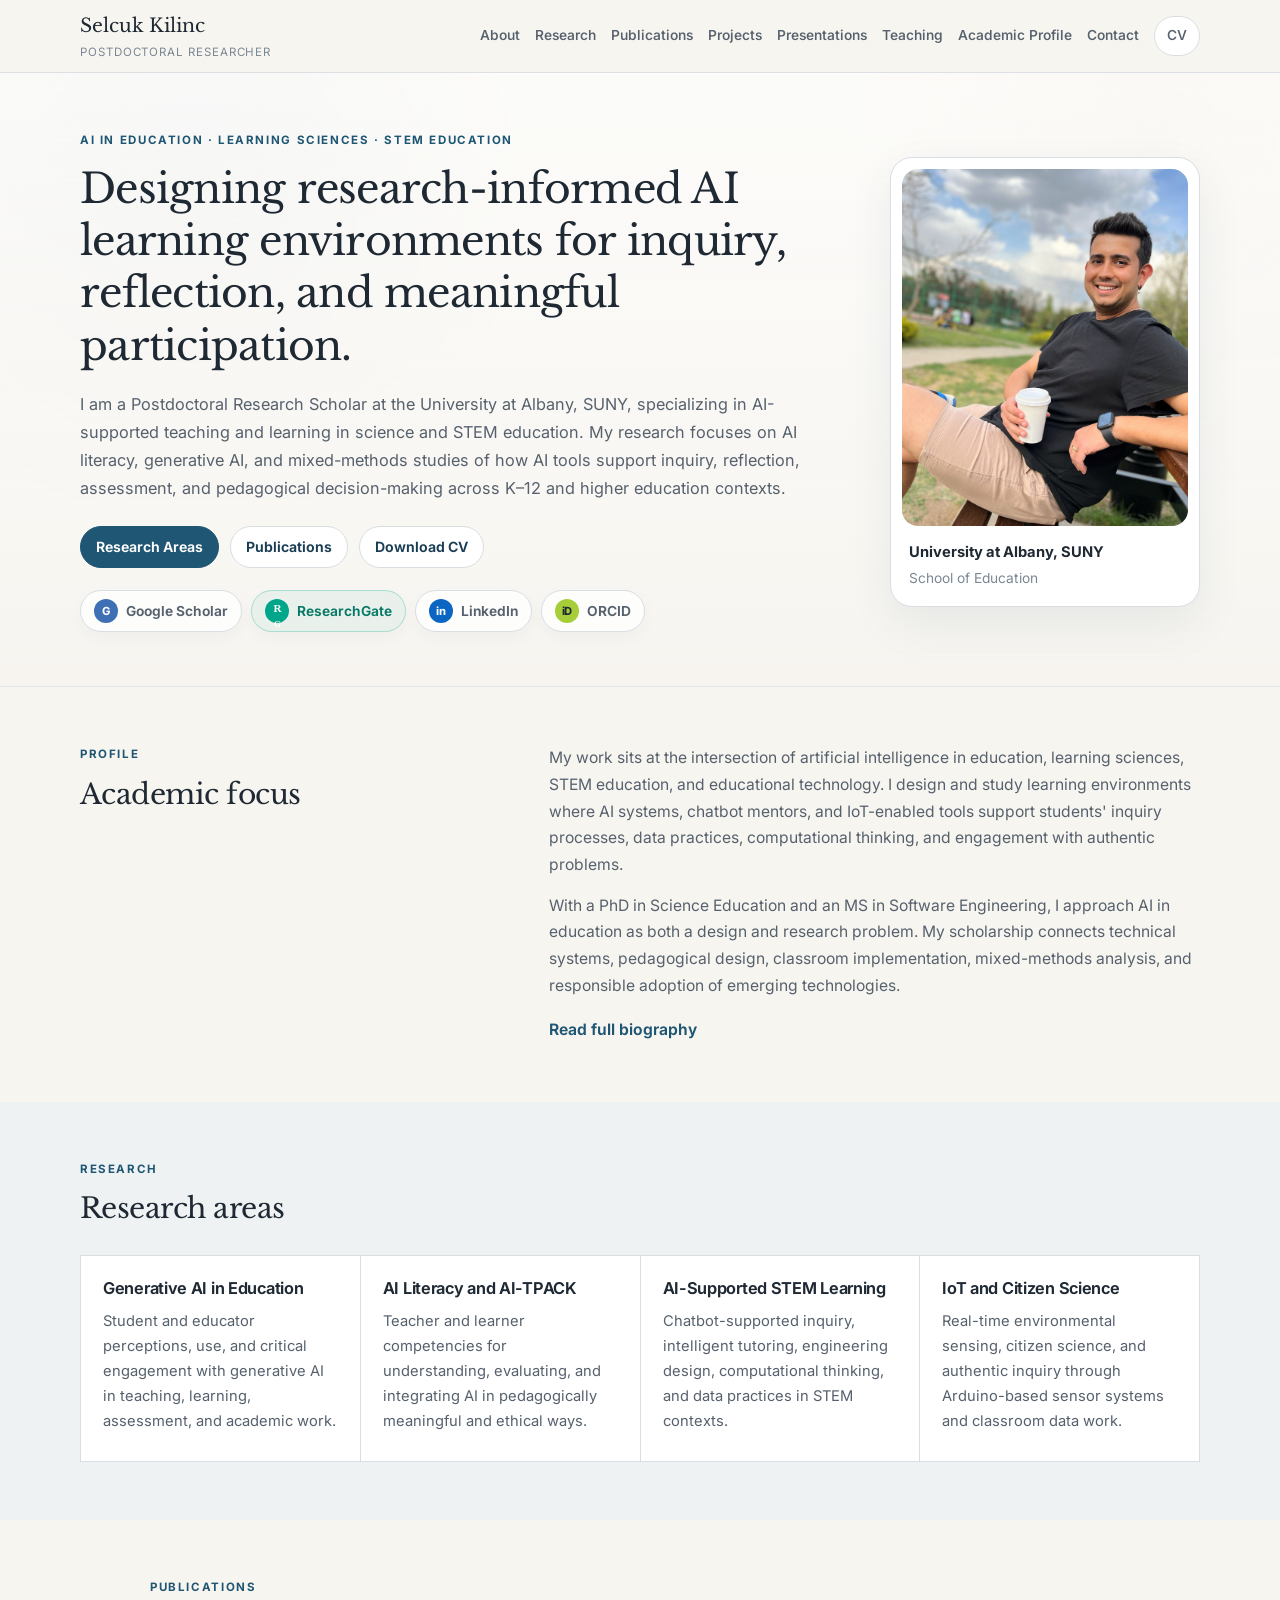
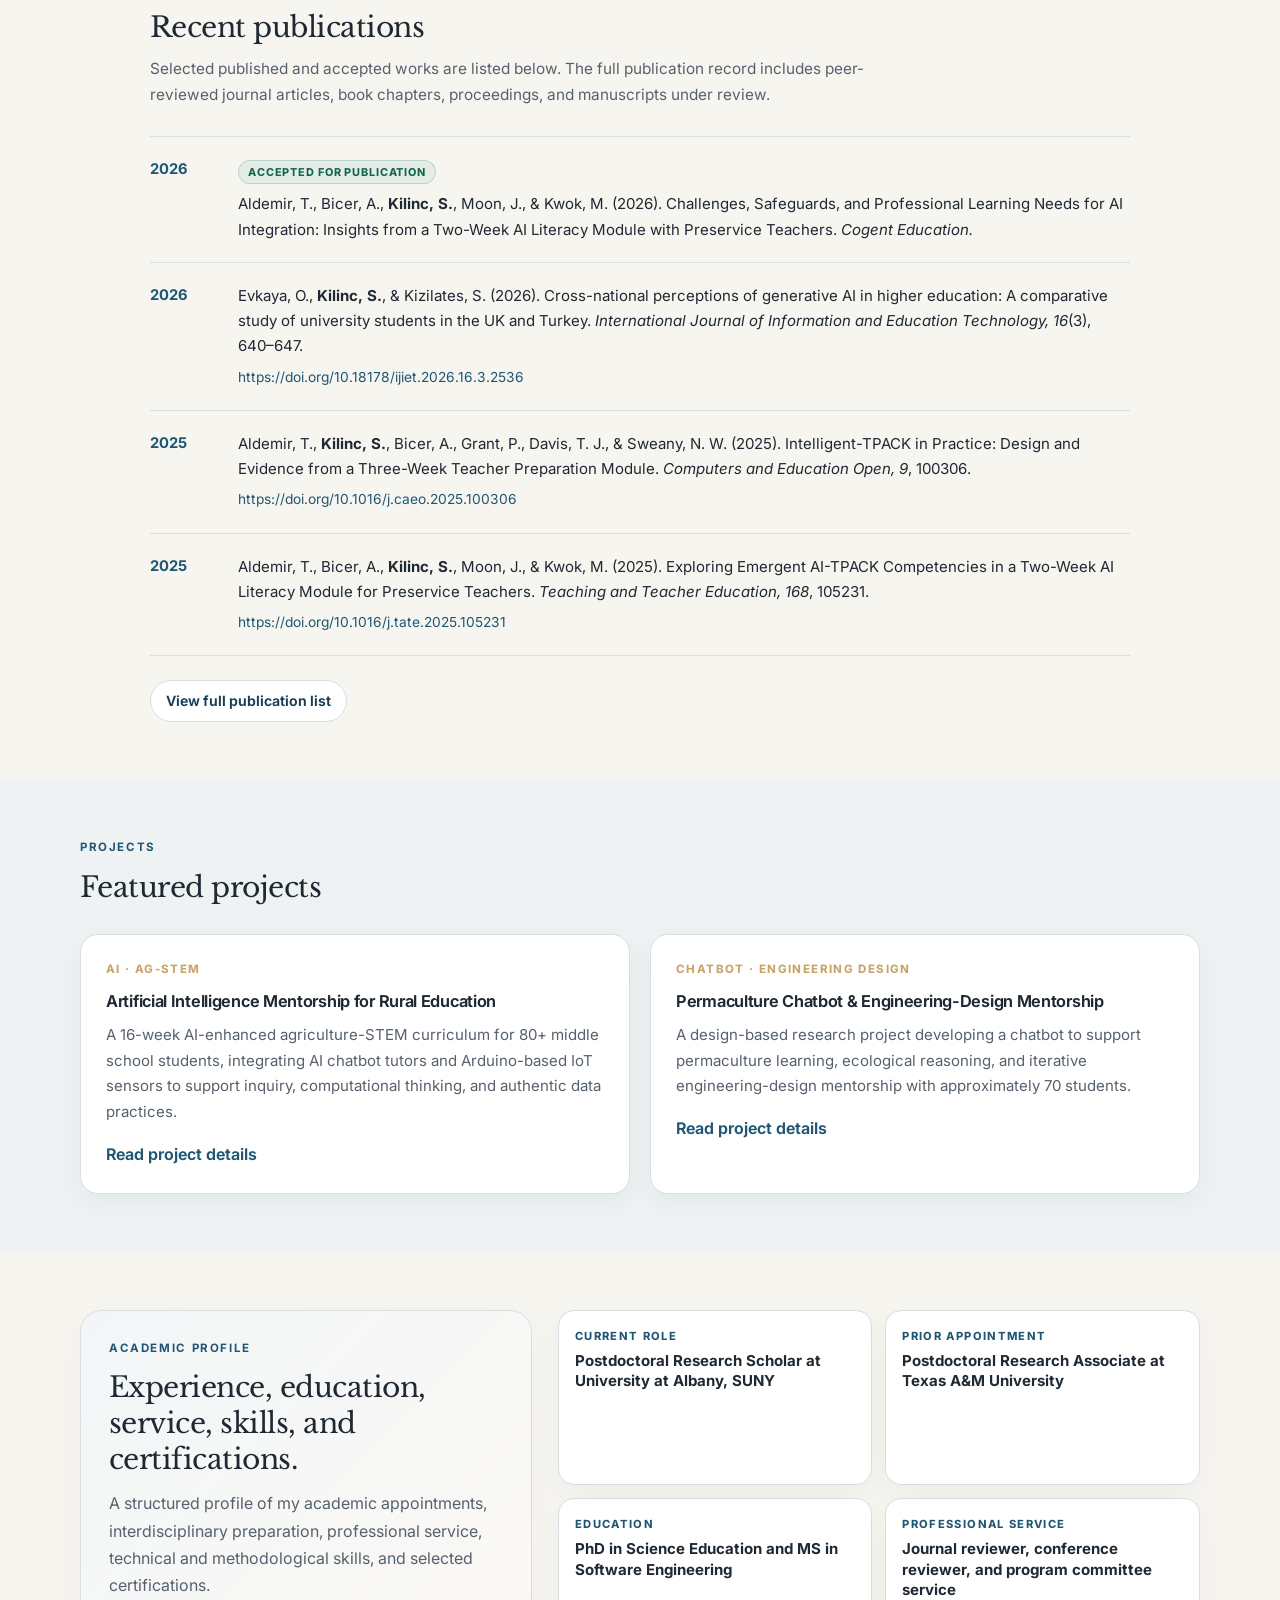
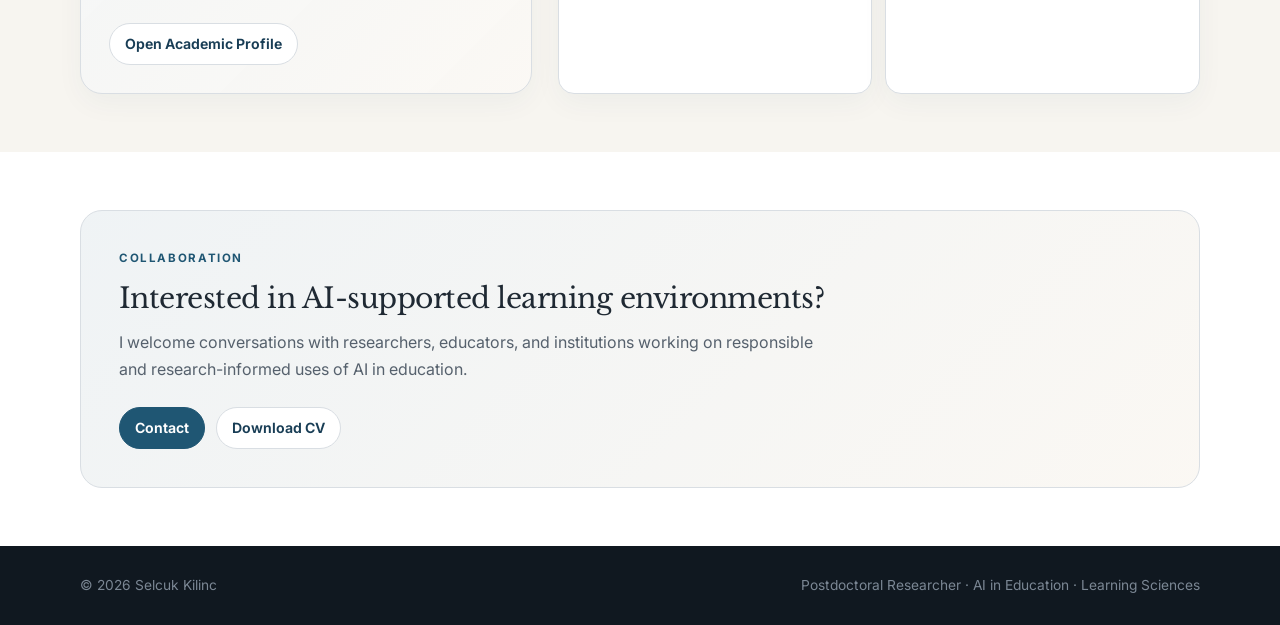
==== commit e8bf7a5a: "Add files via upload" ====
--- a/index.html
+++ b/index.html
@@ -5,11 +5,11 @@
   <meta name="viewport" content="width=device-width, initial-scale=1.0" />
 
   <title>Selcuk Kilinc | Postdoctoral Researcher</title>
-  <meta name="description" content="Academic website of Selcuk Kilinc, Postdoctoral Researcher in AI in Education, Learning Sciences, and STEM Education." />
+  <meta name="description" content="Academic website of Selcuk Kilinc, Postdoctoral Researcher in science and STEM education specializing in AI-supported teaching and learning." />
   <meta name="author" content="Selcuk Kilinc" />
 
   <meta property="og:title" content="Selcuk Kilinc | Postdoctoral Researcher" />
-  <meta property="og:description" content="Academic portfolio of Selcuk Kilinc, Postdoctoral Researcher in AI in Education, Learning Sciences, and STEM Education." />
+  <meta property="og:description" content="Academic portfolio of Selcuk Kilinc, Postdoctoral Researcher in science and STEM education specializing in AI-supported teaching and learning." />
   <meta property="og:type" content="website" />
   <meta property="og:image" content="assets/img/profile.jpg" />
 
@@ -56,7 +56,7 @@
           <h1>Designing research-informed AI learning environments for inquiry, reflection, and meaningful participation.</h1>
 
           <p class="hero-summary">
-            I am a Postdoctoral Research Scholar at the University at Albany, SUNY. My work examines how generative AI, chatbot tutors, and IoT-enabled learning environments can support inquiry, computational thinking, data practices, assessment, and pedagogical decision-making across K–12 and higher education contexts.
+            I am a Postdoctoral Research Scholar at the University at Albany, SUNY, specializing in AI-supported teaching and learning in science and STEM education. My research focuses on AI literacy, generative AI, and mixed-methods studies of how AI tools support inquiry, reflection, assessment, and pedagogical decision-making across K–12 and higher education contexts.
           </p>
 
           <div class="hero-actions">
@@ -66,12 +66,12 @@
           </div>
 
           <div class="social-button-row">
-            <a class="social-button scholar" href="https://scholar.google.com/citations?user=YOUR_ID" target="_blank" rel="noopener">
+            <a class="social-button scholar" href="https://scholar.google.com/citations?user=oghAi08AAAAJ&amp;hl=tr" target="_blank" rel="noopener">
               <span class="social-icon">G</span>
               <span>Google Scholar</span>
             </a>
 
-            <a class="social-button rg-link" href="https://www.researchgate.net/profile/Selcuk-Kilinc-4?ev=hdr_xprf" target="_blank" rel="noopener">
+            <a class="social-button rg-link" href="https://www.researchgate.net/profile/Selcuk-Kilinc-3" target="_blank" rel="noopener">
               <span class="social-icon rg">R<sup>G</sup></span>
               <span>ResearchGate</span>
             </a>
@@ -107,10 +107,10 @@
 
         <div class="prose">
           <p>
-            My work sits at the intersection of artificial intelligence in education, learning sciences, and STEM education. I design and study learning environments where AI systems, chatbot mentors, and IoT-enabled tools support students’ inquiry processes, data practices, computational thinking, and engagement with authentic problems.
+            My work sits at the intersection of artificial intelligence in education, learning sciences, STEM education, and educational technology. I design and study learning environments where AI systems, chatbot mentors, and IoT-enabled tools support students' inquiry processes, data practices, computational thinking, and engagement with authentic problems.
           </p>
           <p>
-            With a PhD in Science Education and an MS in Software Engineering, I approach AI in education as both a design and research problem. My scholarship connects technical systems, pedagogical design, classroom implementation, and empirical analysis.
+            With a PhD in Science Education and an MS in Software Engineering, I approach AI in education as both a design and research problem. My scholarship connects technical systems, pedagogical design, classroom implementation, mixed-methods analysis, and responsible adoption of emerging technologies.
           </p>
           <a class="text-link" href="about.html">Read full biography</a>
         </div>
@@ -154,7 +154,7 @@
           <p class="section-label">Publications</p>
           <h2>Recent publications</h2>
           <p class="section-note">
-            Selected recent works are listed below. The full publication record includes peer-reviewed journal articles, book chapters, proceedings, and manuscripts under review.
+            Selected published and accepted works are listed below. The full publication record includes peer-reviewed journal articles, book chapters, proceedings, and manuscripts under review.
           </p>
         </div>
 
@@ -162,8 +162,18 @@
           <article class="citation-item">
             <div class="citation-year">2026</div>
             <div>
-              <p class="citation-text">
-                Evkaya, O., <strong>Kilinc, S.</strong>, & Kizilates, S. (2026). Cross-national perceptions of generative AI in higher education: A comparative study of university students in the UK and Turkey. <em>International Journal of Information and Education Technology, 16</em>(3), 640–647.
+              <span class="status-badge accepted">Accepted for publication</span>
+              <p class="citation-text">
+                Aldemir, T., Bicer, A., <strong>Kilinc, S.</strong>, Moon, J., &amp; Kwok, M. (2026). Challenges, Safeguards, and Professional Learning Needs for AI Integration: Insights from a Two-Week AI Literacy Module with Preservice Teachers. <em>Cogent Education.</em>
+              </p>
+            </div>
+          </article>
+
+          <article class="citation-item">
+            <div class="citation-year">2026</div>
+            <div>
+              <p class="citation-text">
+                Evkaya, O., <strong>Kilinc, S.</strong>, &amp; Kizilates, S. (2026). Cross-national perceptions of generative AI in higher education: A comparative study of university students in the UK and Turkey. <em>International Journal of Information and Education Technology, 16</em>(3), 640–647.
               </p>
               <a href="https://doi.org/10.18178/ijiet.2026.16.3.2536" target="_blank" rel="noopener">https://doi.org/10.18178/ijiet.2026.16.3.2536</a>
             </div>
@@ -173,7 +183,7 @@
             <div class="citation-year">2025</div>
             <div>
               <p class="citation-text">
-                Aldemir, T., <strong>Kilinc, S.</strong>, Bicer, A., Grant, P., Davis, T. J., & Sweany, N. W. (2025). Intelligent-TPACK in Practice: Design and Evidence from a Three-Week Teacher Preparation Module. <em>Computers and Education Open, 9</em>, 100306.
+                Aldemir, T., <strong>Kilinc, S.</strong>, Bicer, A., Grant, P., Davis, T. J., &amp; Sweany, N. W. (2025). Intelligent-TPACK in Practice: Design and Evidence from a Three-Week Teacher Preparation Module. <em>Computers and Education Open, 9</em>, 100306.
               </p>
               <a href="https://doi.org/10.1016/j.caeo.2025.100306" target="_blank" rel="noopener">https://doi.org/10.1016/j.caeo.2025.100306</a>
             </div>
@@ -183,7 +193,7 @@
             <div class="citation-year">2025</div>
             <div>
               <p class="citation-text">
-                Aldemir, T., Bicer, A., <strong>Kilinc, S.</strong>, Moon, J., & Kwok, M. (2025). Exploring Emergent AI-TPACK Competencies in a Two-Week AI Literacy Module for Preservice Teachers. <em>Teaching and Teacher Education, 168</em>, 105231.
+                Aldemir, T., Bicer, A., <strong>Kilinc, S.</strong>, Moon, J., &amp; Kwok, M. (2025). Exploring Emergent AI-TPACK Competencies in a Two-Week AI Literacy Module for Preservice Teachers. <em>Teaching and Teacher Education, 168</em>, 105231.
               </p>
               <a href="https://doi.org/10.1016/j.tate.2025.105231" target="_blank" rel="noopener">https://doi.org/10.1016/j.tate.2025.105231</a>
             </div>
@@ -206,18 +216,18 @@
             <span class="project-type">AI · Ag-STEM</span>
             <h3>Artificial Intelligence Mentorship for Rural Education</h3>
             <p>
-              A rural Ag-STEM project integrating AI chatbot tutors and Arduino-based IoT sensors to support inquiry, computational thinking, and authentic data practices among middle school students.
+              A 16-week AI-enhanced agriculture-STEM curriculum for 80+ middle school students, integrating AI chatbot tutors and Arduino-based IoT sensors to support inquiry, computational thinking, and authentic data practices.
             </p>
             <a href="projects.html#ai-mentorship">Read project details</a>
           </article>
 
           <article class="project-card">
-            <span class="project-type">IoT · Citizen Science</span>
-            <h3>IoT-Enabled Citizen Science: Real-Time Air Quality Monitoring</h3>
+            <span class="project-type">Chatbot · Engineering Design</span>
+            <h3>Permaculture Chatbot & Engineering-Design Mentorship</h3>
             <p>
-              A dissertation-based project using real-time environmental monitoring to support preservice science teachers’ engagement with citizen science and data-driven inquiry.
+              A design-based research project developing a chatbot to support permaculture learning, ecological reasoning, and iterative engineering-design mentorship with approximately 70 students.
             </p>
-            <a href="projects.html#iot-citizen-science">Read project details</a>
+            <a href="projects.html#permaculture-chatbot">Read project details</a>
           </article>
         </div>
       </div>
@@ -282,4 +292,4 @@
 
   <script src="assets/js/main.js"></script>
 </body>
-</html>+</html>
--- a/assets/css/style.css
+++ b/assets/css/style.css
@@ -35,7 +35,7 @@
   background: var(--bg);
   font-family: var(--sans);
   font-size: 16px;
-  line-height: 1.72;
+  line-height: 1.7;
 }
 
 body.nav-open {
@@ -51,6 +51,12 @@
   color: var(--blue-dark);
   text-decoration: underline;
   text-underline-offset: 4px;
+}
+
+a:focus-visible,
+button:focus-visible {
+  outline: 3px solid rgba(31, 86, 115, 0.28);
+  outline-offset: 3px;
 }
 
 img {
@@ -63,24 +69,26 @@
 h3 {
   margin: 0;
   color: var(--ink);
-  line-height: 1.22;
-  letter-spacing: -0.02em;
-}
-
+  line-height: 1.28;
+  letter-spacing: -0.018em;
+}
+
+/* Refined academic heading scale */
 h1 {
   font-family: var(--serif);
-  font-size: clamp(2.25rem, 4.5vw, 4rem);
+  font-size: clamp(2rem, 3.2vw, 3.15rem);
   font-weight: 400;
+  max-width: 850px;
 }
 
 h2 {
   font-family: var(--serif);
-  font-size: clamp(1.75rem, 3vw, 2.55rem);
+  font-size: clamp(1.45rem, 2.2vw, 2.1rem);
   font-weight: 400;
 }
 
 h3 {
-  font-size: 1.08rem;
+  font-size: 1.02rem;
   font-weight: 650;
 }
 
@@ -100,6 +108,8 @@
   width: min(1120px, calc(100% - 40px));
   margin: 0 auto;
 }
+
+/* Header */
 
 .site-header {
   position: sticky;
@@ -111,7 +121,7 @@
 }
 
 .nav {
-  min-height: 74px;
+  min-height: 72px;
   display: flex;
   align-items: center;
   justify-content: space-between;
@@ -130,13 +140,13 @@
 
 .brand-name {
   font-family: var(--serif);
-  font-size: 1.25rem;
+  font-size: 1.18rem;
   color: var(--ink);
 }
 
 .brand-subtitle {
   color: var(--light);
-  font-size: 0.76rem;
+  font-size: 0.72rem;
   letter-spacing: 0.08em;
   text-transform: uppercase;
 }
@@ -144,12 +154,12 @@
 .nav-menu {
   display: flex;
   align-items: center;
-  gap: 16px;
+  gap: 15px;
 }
 
 .nav-menu a {
   color: var(--muted);
-  font-size: 0.88rem;
+  font-size: 0.86rem;
   font-weight: 550;
 }
 
@@ -184,26 +194,33 @@
   background: var(--ink);
 }
 
+/* Home hero */
+
 .hero {
-  padding: 76px 0 64px;
+  padding: 58px 0 54px;
   background:
-    linear-gradient(180deg, rgba(255,255,255,0.6), rgba(247,245,240,0.95)),
-    radial-gradient(circle at 15% 20%, rgba(31,86,115,0.09), transparent 30%),
-    radial-gradient(circle at 90% 10%, rgba(200,164,106,0.12), transparent 26%);
+    linear-gradient(180deg, rgba(255,255,255,0.65), rgba(247,245,240,0.95)),
+    radial-gradient(circle at 15% 20%, rgba(31,86,115,0.075), transparent 28%),
+    radial-gradient(circle at 90% 10%, rgba(200,164,106,0.10), transparent 24%);
+  border-bottom: 1px solid rgba(217, 222, 227, 0.65);
 }
 
 .hero-grid {
   display: grid;
-  grid-template-columns: minmax(0, 1.2fr) 330px;
-  gap: 64px;
+  grid-template-columns: minmax(0, 1.22fr) 310px;
+  gap: 56px;
   align-items: center;
+}
+
+.hero h1 {
+  max-width: 760px;
 }
 
 .section-label {
   display: block;
-  margin-bottom: 14px;
+  margin-bottom: 12px;
   color: var(--blue);
-  font-size: 0.76rem;
+  font-size: 0.72rem;
   font-weight: 700;
   letter-spacing: 0.14em;
   text-transform: uppercase;
@@ -211,27 +228,28 @@
 
 .hero-summary {
   max-width: 720px;
-  margin-top: 22px;
-  color: var(--muted);
-  font-size: 1.08rem;
+  margin-top: 18px;
+  color: var(--muted);
+  font-size: 1.02rem;
+  line-height: 1.72;
 }
 
 .hero-actions {
   display: flex;
   flex-wrap: wrap;
-  gap: 12px;
-  margin-top: 28px;
+  gap: 11px;
+  margin-top: 24px;
 }
 
 .button {
   display: inline-flex;
   align-items: center;
   justify-content: center;
-  min-height: 42px;
-  padding: 9px 16px;
+  min-height: 40px;
+  padding: 8px 15px;
   border-radius: 999px;
   border: 1px solid var(--line);
-  font-size: 0.9rem;
+  font-size: 0.88rem;
   font-weight: 650;
   transition: 180ms ease;
 }
@@ -258,27 +276,29 @@
 }
 
 .small-button {
-  margin-top: 28px;
-}
+  margin-top: 24px;
+}
+
+/* Social buttons */
 
 .social-button-row {
   display: flex;
   flex-wrap: wrap;
-  gap: 10px;
-  margin-top: 24px;
+  gap: 9px;
+  margin-top: 22px;
 }
 
 .social-button {
   display: inline-flex;
   align-items: center;
-  gap: 9px;
-  min-height: 42px;
-  padding: 8px 14px;
+  gap: 8px;
+  min-height: 40px;
+  padding: 8px 13px;
   border: 1px solid var(--line);
   border-radius: 999px;
   color: var(--muted);
   background: rgba(255, 255, 255, 0.78);
-  font-size: 0.88rem;
+  font-size: 0.86rem;
   font-weight: 650;
   transition: 180ms ease;
   box-shadow: 0 6px 16px rgba(24, 61, 85, 0.035);
@@ -292,14 +312,14 @@
 }
 
 .social-icon {
-  width: 25px;
-  height: 25px;
+  width: 24px;
+  height: 24px;
   display: inline-grid;
   place-items: center;
   border-radius: 999px;
   color: white;
   background: var(--blue);
-  font-size: 0.72rem;
+  font-size: 0.7rem;
   font-weight: 750;
   letter-spacing: -0.02em;
 }
@@ -343,37 +363,41 @@
   top: -1px;
 }
 
+/* Profile panel */
+
 .profile-panel {
-  padding: 12px;
+  padding: 11px;
   background: var(--paper);
   border: 1px solid var(--line);
-  border-radius: 24px;
+  border-radius: 22px;
   box-shadow: var(--shadow);
 }
 
 .profile-panel img {
   aspect-ratio: 4 / 5;
   object-fit: cover;
-  border-radius: 18px;
+  border-radius: 16px;
 }
 
 .profile-meta {
   display: grid;
   gap: 2px;
-  padding: 16px 8px 4px;
+  padding: 14px 7px 4px;
 }
 
 .profile-meta strong {
-  font-size: 0.95rem;
+  font-size: 0.92rem;
 }
 
 .profile-meta span {
   color: var(--light);
-  font-size: 0.88rem;
-}
+  font-size: 0.86rem;
+}
+
+/* Sections */
 
 .section {
-  padding: 70px 0;
+  padding: 58px 0;
 }
 
 .section.soft {
@@ -382,33 +406,34 @@
 
 .intro-grid {
   display: grid;
-  grid-template-columns: 0.85fr 1.25fr;
-  gap: 56px;
+  grid-template-columns: 0.82fr 1.28fr;
+  gap: 52px;
 }
 
 .prose {
   color: var(--muted);
-  font-size: 1rem;
+  font-size: 0.98rem;
 }
 
 .prose p + p {
-  margin-top: 16px;
+  margin-top: 14px;
 }
 
 .text-link {
   display: inline-flex;
-  margin-top: 20px;
+  margin-top: 18px;
   font-weight: 650;
 }
 
 .section-heading {
   max-width: 720px;
-  margin-bottom: 32px;
+  margin-bottom: 28px;
 }
 
 .section-note {
-  margin-top: 12px;
-  color: var(--muted);
+  margin-top: 10px;
+  color: var(--muted);
+  font-size: 0.96rem;
 }
 
 .quiet-grid {
@@ -420,19 +445,21 @@
 }
 
 .quiet-grid article {
-  min-height: 230px;
-  padding: 24px;
+  min-height: 205px;
+  padding: 22px;
   background: var(--paper);
 }
 
 .quiet-grid h3 {
-  margin-bottom: 12px;
+  margin-bottom: 10px;
 }
 
 .quiet-grid p {
   color: var(--muted);
-  font-size: 0.94rem;
-}
+  font-size: 0.92rem;
+}
+
+/* Publications */
 
 .publication-preview {
   max-width: 980px;
@@ -446,21 +473,22 @@
 
 .citation-item {
   display: grid;
-  grid-template-columns: 76px minmax(0, 1fr);
-  gap: 20px;
-  padding: 22px 0;
+  grid-template-columns: 70px minmax(0, 1fr);
+  gap: 18px;
+  padding: 20px 0;
   border-bottom: 1px solid var(--line);
 }
 
 .citation-year {
   color: var(--blue);
   font-weight: 700;
-  font-size: 0.95rem;
+  font-size: 0.92rem;
 }
 
 .citation-text {
   color: var(--ink);
-  font-size: 0.96rem;
+  font-size: 0.94rem;
+  line-height: 1.68;
 }
 
 .citation-text em {
@@ -469,8 +497,8 @@
 
 .citation-item a {
   display: inline-block;
-  margin-top: 8px;
-  font-size: 0.88rem;
+  margin-top: 7px;
+  font-size: 0.86rem;
   word-break: break-word;
 }
 
@@ -479,14 +507,16 @@
   color: var(--ink);
 }
 
+/* Projects */
+
 .project-grid {
   display: grid;
   grid-template-columns: 1fr 1fr;
-  gap: 22px;
+  gap: 20px;
 }
 
 .project-card {
-  padding: 28px;
+  padding: 25px;
   background: var(--paper);
   border: 1px solid var(--line);
   border-radius: 18px;
@@ -495,37 +525,40 @@
 
 .project-type {
   display: block;
-  margin-bottom: 14px;
+  margin-bottom: 12px;
   color: var(--sand);
-  font-size: 0.74rem;
+  font-size: 0.72rem;
   font-weight: 750;
   letter-spacing: 0.12em;
   text-transform: uppercase;
 }
 
 .project-card h3 {
-  margin-bottom: 12px;
+  margin-bottom: 10px;
 }
 
 .project-card p {
   color: var(--muted);
+  font-size: 0.94rem;
 }
 
 .project-card a {
   display: inline-flex;
-  margin-top: 18px;
+  margin-top: 16px;
   font-weight: 650;
 }
 
+/* Academic profile preview on homepage */
+
 .profile-preview-grid {
   display: grid;
   grid-template-columns: 0.95fr 1.35fr;
-  gap: 28px;
+  gap: 26px;
   align-items: stretch;
 }
 
 .profile-preview-card {
-  padding: 30px;
+  padding: 28px;
   border: 1px solid var(--line);
   border-radius: 22px;
   background:
@@ -536,17 +569,17 @@
 
 .profile-preview-card p:not(.section-label) {
   color: var(--muted);
-  margin-top: 14px;
+  margin-top: 12px;
 }
 
 .profile-preview-list {
   display: grid;
   grid-template-columns: 1fr 1fr;
-  gap: 14px;
+  gap: 13px;
 }
 
 .profile-preview-item {
-  padding: 18px;
+  padding: 16px;
   border: 1px solid var(--line);
   border-radius: 16px;
   background: var(--paper);
@@ -557,7 +590,7 @@
   display: block;
   margin-bottom: 5px;
   color: var(--blue);
-  font-size: 0.72rem;
+  font-size: 0.7rem;
   font-weight: 750;
   letter-spacing: 0.12em;
   text-transform: uppercase;
@@ -567,16 +600,19 @@
   display: block;
   color: var(--ink);
   line-height: 1.35;
-}
+  font-size: 0.94rem;
+}
+
+/* Closing */
 
 .closing {
   background: var(--paper);
 }
 
 .closing-box {
-  padding: 42px;
-  border: 1px solid var(--line);
-  border-radius: 24px;
+  padding: 38px;
+  border: 1px solid var(--line);
+  border-radius: 22px;
   background:
     linear-gradient(135deg, rgba(31,86,115,0.07), rgba(200,164,106,0.08)),
     var(--paper);
@@ -584,48 +620,55 @@
 
 .closing-box p:not(.section-label) {
   max-width: 720px;
-  margin-top: 14px;
-  color: var(--muted);
-}
+  margin-top: 12px;
+  color: var(--muted);
+}
+
+/* Page hero */
 
 .page-hero {
-  padding: 64px 0 44px;
+  padding: 44px 0 34px;
   background:
-    linear-gradient(180deg, rgba(255,255,255,0.64), rgba(247,245,240,0.96)),
-    radial-gradient(circle at 12% 10%, rgba(31,86,115,0.08), transparent 26%),
-    radial-gradient(circle at 88% 16%, rgba(200,164,106,0.10), transparent 26%);
+    linear-gradient(180deg, rgba(255,255,255,0.68), rgba(247,245,240,0.96)),
+    radial-gradient(circle at 12% 10%, rgba(31,86,115,0.065), transparent 25%),
+    radial-gradient(circle at 88% 16%, rgba(200,164,106,0.085), transparent 25%);
   border-bottom: 1px solid var(--line);
 }
 
 .page-hero-inner {
-  max-width: 820px;
+  max-width: 780px;
 }
 
 .page-hero h1 {
-  margin-bottom: 16px;
+  margin-bottom: 12px;
+  font-size: clamp(1.85rem, 2.8vw, 2.7rem);
+  max-width: 780px;
 }
 
 .page-hero p {
-  max-width: 760px;
-  color: var(--muted);
-  font-size: 1.04rem;
-}
+  max-width: 730px;
+  color: var(--muted);
+  font-size: 0.99rem;
+  line-height: 1.7;
+}
+
+/* Page layout */
 
 .page-main {
-  padding: 56px 0 76px;
+  padding: 46px 0 66px;
 }
 
 .page-grid {
   display: grid;
   grid-template-columns: minmax(0, 1fr) 270px;
-  gap: 42px;
+  gap: 38px;
   align-items: start;
 }
 
 .sidebar {
   position: sticky;
-  top: 98px;
-  padding: 20px;
+  top: 94px;
+  padding: 18px;
   border: 1px solid var(--line);
   border-radius: 18px;
   background: var(--paper);
@@ -636,7 +679,7 @@
   font-family: var(--sans);
   margin-bottom: 12px;
   color: var(--ink);
-  font-size: 0.8rem;
+  font-size: 0.78rem;
   font-weight: 700;
   letter-spacing: 0.11em;
   text-transform: uppercase;
@@ -654,7 +697,7 @@
 
 .sidebar a {
   color: var(--muted);
-  font-size: 0.9rem;
+  font-size: 0.88rem;
   font-weight: 550;
 }
 
@@ -665,15 +708,16 @@
 
 .content-stack {
   display: grid;
-  gap: 24px;
+  gap: 22px;
 }
 
 .content-block {
-  padding: 30px;
+  padding: 28px;
   border: 1px solid var(--line);
   border-radius: 20px;
   background: var(--paper);
   box-shadow: var(--shadow-soft);
+  scroll-margin-top: 96px;
 }
 
 .content-block.featured-block {
@@ -684,22 +728,25 @@
 }
 
 .content-block h2 {
-  margin-bottom: 16px;
-  font-size: clamp(1.45rem, 2.3vw, 2rem);
+  margin-bottom: 14px;
+  font-size: clamp(1.35rem, 1.9vw, 1.75rem);
 }
 
 .content-block h3 {
-  margin-top: 24px;
-  margin-bottom: 10px;
+  margin-top: 22px;
+  margin-bottom: 8px;
 }
 
 .content-block p {
   color: var(--muted);
+  font-size: 0.96rem;
 }
 
 .content-block p + p {
-  margin-top: 14px;
-}
+  margin-top: 13px;
+}
+
+/* Lists */
 
 .detail-list,
 .clean-list {
@@ -713,6 +760,7 @@
   position: relative;
   padding-left: 18px;
   color: var(--muted);
+  font-size: 0.95rem;
 }
 
 .detail-list li + li,
@@ -736,12 +784,14 @@
   display: block;
   margin-bottom: 10px;
   color: var(--blue);
-  font-size: 0.86rem;
+  font-size: 0.84rem;
   font-weight: 700;
 }
 
+/* Research page */
+
 .research-topic {
-  padding: 22px 0;
+  padding: 20px 0;
   border-top: 1px solid var(--line);
 }
 
@@ -754,8 +804,10 @@
   margin-top: 0;
 }
 
+/* Publications page */
+
 .publication-category {
-  margin-top: 34px;
+  margin-top: 30px;
 }
 
 .publication-category:first-of-type {
@@ -763,7 +815,7 @@
 }
 
 .publication-category h2 {
-  padding-bottom: 12px;
+  padding-bottom: 11px;
   border-bottom: 1px solid var(--line);
 }
 
@@ -774,7 +826,7 @@
 }
 
 .full-citation-list li {
-  padding: 18px 0;
+  padding: 16px 0;
   border-bottom: 1px solid var(--line);
 }
 
@@ -793,12 +845,36 @@
 .citation-link {
   display: inline-block;
   margin-top: 6px;
-  font-size: 0.88rem;
+  font-size: 0.86rem;
   word-break: break-word;
 }
 
+.status-badge {
+  display: inline-flex;
+  align-items: center;
+  margin-bottom: 7px;
+  padding: 4px 9px;
+  border: 1px solid rgba(31, 86, 115, 0.18);
+  border-radius: 999px;
+  color: var(--blue-dark);
+  background: rgba(31, 86, 115, 0.07);
+  font-size: 0.68rem;
+  font-weight: 750;
+  letter-spacing: 0.08em;
+  line-height: 1.3;
+  text-transform: uppercase;
+}
+
+.status-badge.accepted {
+  border-color: rgba(0, 122, 96, 0.2);
+  color: #11644f;
+  background: rgba(0, 122, 96, 0.07);
+}
+
+/* Projects page */
+
 .project-detail {
-  padding: 26px 0;
+  padding: 24px 0;
   border-top: 1px solid var(--line);
 }
 
@@ -812,30 +888,32 @@
 }
 
 .project-detail .project-type {
-  margin-bottom: 16px;
+  margin-bottom: 14px;
 }
 
 .project-columns {
   display: grid;
   grid-template-columns: repeat(3, 1fr);
-  gap: 18px;
-  margin-top: 18px;
+  gap: 16px;
+  margin-top: 16px;
 }
 
 .project-columns div {
-  padding: 18px;
-  border: 1px solid var(--line);
-  border-radius: 16px;
+  padding: 16px;
+  border: 1px solid var(--line);
+  border-radius: 15px;
   background: #fbfaf7;
 }
 
 .project-columns h3 {
   margin-top: 0;
-  font-size: 0.95rem;
-}
+  font-size: 0.93rem;
+}
+
+/* Presentations page */
 
 .presentation-group + .presentation-group {
-  margin-top: 34px;
+  margin-top: 30px;
 }
 
 .presentation-list {
@@ -845,9 +923,10 @@
 }
 
 .presentation-list li {
-  padding: 18px 0;
+  padding: 16px 0;
   border-bottom: 1px solid var(--line);
   color: var(--muted);
+  font-size: 0.95rem;
 }
 
 .presentation-list li:last-child {
@@ -867,6 +946,8 @@
   color: var(--muted);
 }
 
+/* Academic profile */
+
 .profile-intro {
   padding: 0;
   overflow: hidden;
@@ -880,7 +961,7 @@
 }
 
 .profile-intro-panel {
-  padding: 30px;
+  padding: 28px;
   background: var(--paper);
 }
 
@@ -891,18 +972,18 @@
 }
 
 .profile-intro-panel h2 {
-  margin-bottom: 14px;
+  margin-bottom: 12px;
 }
 
 .profile-microgrid {
   display: grid;
   grid-template-columns: 1fr 1fr;
-  gap: 14px;
-  margin-top: 18px;
+  gap: 13px;
+  margin-top: 16px;
 }
 
 .profile-microcard {
-  padding: 16px;
+  padding: 15px;
   border: 1px solid var(--line);
   border-radius: 14px;
   background: rgba(255,255,255,0.72);
@@ -912,7 +993,7 @@
   display: block;
   margin-bottom: 4px;
   color: var(--blue);
-  font-size: 0.74rem;
+  font-size: 0.7rem;
   font-weight: 750;
   letter-spacing: 0.1em;
   text-transform: uppercase;
@@ -921,11 +1002,39 @@
 .profile-microcard strong {
   display: block;
   color: var(--ink);
-  font-size: 0.95rem;
+  font-size: 0.92rem;
+}
+
+.profile-skill-grid {
+  display: grid;
+  grid-template-columns: 1fr 1fr;
+  gap: 14px;
+  margin-top: 18px;
+}
+
+.skill-panel {
+  padding: 18px;
+  border: 1px solid var(--line);
+  border-radius: 16px;
+  background: #fbfaf7;
+}
+
+.skill-panel h3 {
+  margin-top: 0;
+}
+
+.skill-panel .detail-list {
+  margin-top: 10px;
+}
+
+.certification-section {
+  margin-top: 28px;
+  padding-top: 4px;
+  border-top: 1px solid var(--line);
 }
 
 .profile-entry {
-  padding: 22px 0;
+  padding: 20px 0;
   border-top: 1px solid var(--line);
 }
 
@@ -940,9 +1049,9 @@
 
 .profile-entry .date {
   display: block;
-  margin-bottom: 8px;
+  margin-bottom: 7px;
   color: var(--blue);
-  font-size: 0.88rem;
+  font-size: 0.86rem;
   font-weight: 700;
 }
 
@@ -950,13 +1059,13 @@
   display: block;
   margin-top: 4px;
   color: var(--light);
-  font-size: 0.9rem;
+  font-size: 0.88rem;
   font-weight: 500;
 }
 
 .role-highlight {
   margin-top: 12px;
-  padding: 14px 16px;
+  padding: 13px 15px;
   border-left: 3px solid var(--sand);
   background: #fbfaf7;
   color: var(--muted);
@@ -981,6 +1090,8 @@
   font-weight: 700;
 }
 
+/* Accordion */
+
 .accordion {
   display: grid;
   gap: 10px;
@@ -996,7 +1107,7 @@
 
 .accordion-button {
   width: 100%;
-  padding: 16px 18px;
+  padding: 15px 17px;
   border: 0;
   background: transparent;
   color: var(--ink);
@@ -1011,7 +1122,7 @@
 .accordion-button::after {
   content: "+";
   color: var(--blue);
-  font-size: 1.2rem;
+  font-size: 1.15rem;
 }
 
 .accordion-item.is-open .accordion-button::after {
@@ -1020,21 +1131,23 @@
 
 .accordion-panel {
   display: none;
-  padding: 0 18px 18px;
+  padding: 0 17px 17px;
 }
 
 .accordion-item.is-open .accordion-panel {
   display: block;
 }
 
+/* Contact */
+
 .contact-grid {
   display: grid;
   grid-template-columns: 1fr 1fr;
-  gap: 22px;
+  gap: 20px;
 }
 
 .contact-card {
-  padding: 28px;
+  padding: 26px;
   border: 1px solid var(--line);
   border-radius: 20px;
   background: var(--paper);
@@ -1042,19 +1155,36 @@
 }
 
 .contact-card h2 {
-  margin-bottom: 16px;
+  margin-bottom: 14px;
 }
 
 .email-link {
   display: inline-flex;
   margin-top: 8px;
   color: var(--blue);
-  font-size: 1.05rem;
+  font-size: 1.02rem;
   font-weight: 700;
 }
 
+.contact-links {
+  display: grid;
+  justify-items: start;
+  gap: 5px;
+  margin-top: 8px;
+}
+
+.contact-links .email-link {
+  margin-top: 0;
+}
+
+.phone-link {
+  color: var(--muted);
+  font-size: 0.94rem;
+  font-weight: 650;
+}
+
 .writing-placeholder {
-  padding: 34px;
+  padding: 32px;
   border: 1px dashed rgba(31, 86, 115, 0.35);
   border-radius: 20px;
   background:
@@ -1062,8 +1192,10 @@
     var(--paper);
 }
 
+/* Footer */
+
 .site-footer {
-  padding: 30px 0;
+  padding: 28px 0;
   color: var(--light);
   background: #101820;
 }
@@ -1072,8 +1204,10 @@
   display: flex;
   justify-content: space-between;
   gap: 20px;
-  font-size: 0.88rem;
-}
+  font-size: 0.86rem;
+}
+
+/* Responsive */
 
 @media (max-width: 940px) {
   .hero-grid,
@@ -1088,7 +1222,7 @@
   }
 
   .profile-panel {
-    max-width: 330px;
+    max-width: 310px;
   }
 
   .quiet-grid {
@@ -1109,7 +1243,7 @@
 
   .nav-menu {
     position: fixed;
-    top: 74px;
+    top: 72px;
     left: 20px;
     right: 20px;
     display: none;
@@ -1138,14 +1272,22 @@
   }
 
   .hero {
-    padding: 46px 0 52px;
+    padding: 42px 0 46px;
   }
 
   h1 {
-    font-size: 2.15rem;
+    font-size: 1.95rem;
   }
 
   h2 {
+    font-size: 1.55rem;
+  }
+
+  .page-hero {
+    padding: 34px 0 28px;
+  }
+
+  .page-hero h1 {
     font-size: 1.75rem;
   }
 
@@ -1173,6 +1315,10 @@
     grid-template-columns: 1fr;
   }
 
+  .profile-skill-grid {
+    grid-template-columns: 1fr;
+  }
+
   .social-button-row {
     flex-direction: column;
     align-items: stretch;
@@ -1185,4 +1331,17 @@
   .footer-inner {
     flex-direction: column;
   }
-}+}
+
+@media (prefers-reduced-motion: reduce) {
+  html {
+    scroll-behavior: auto;
+  }
+
+  *,
+  *::before,
+  *::after {
+    scroll-behavior: auto !important;
+    transition-duration: 0.01ms !important;
+  }
+}
